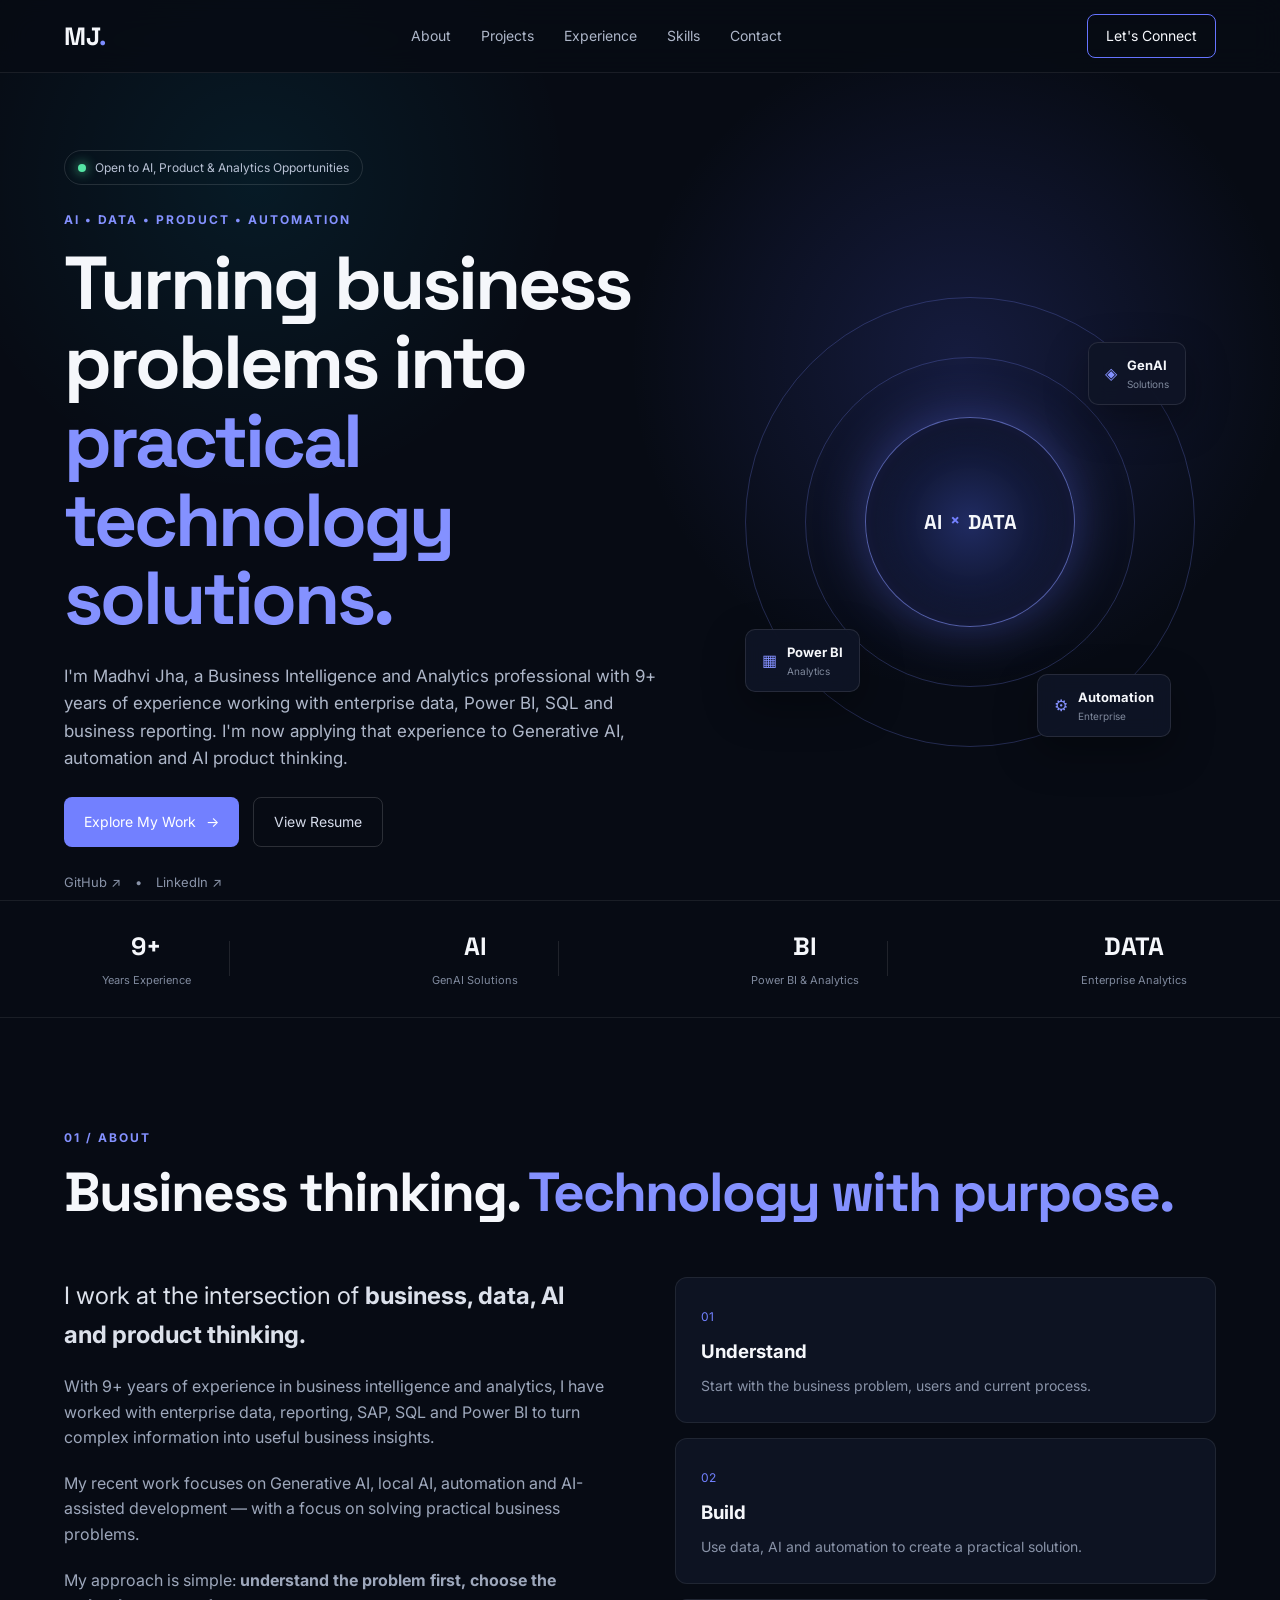
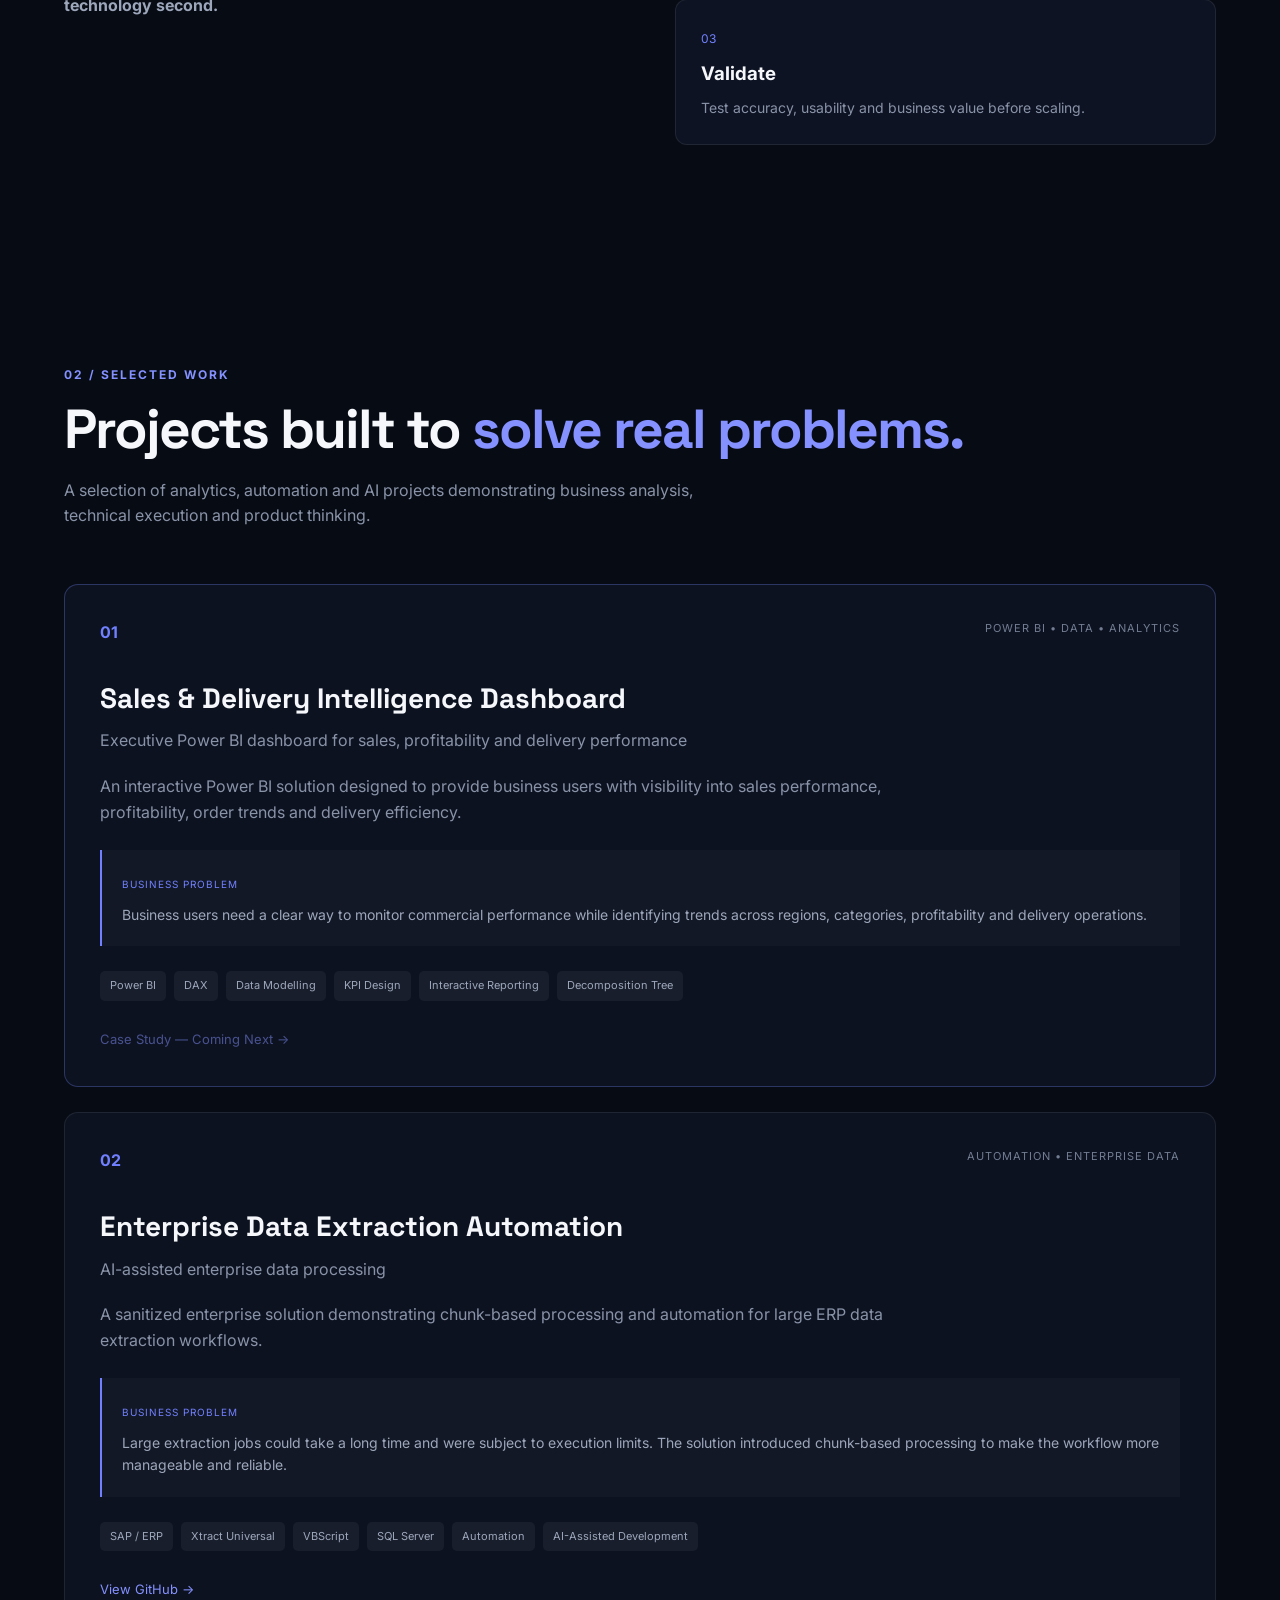
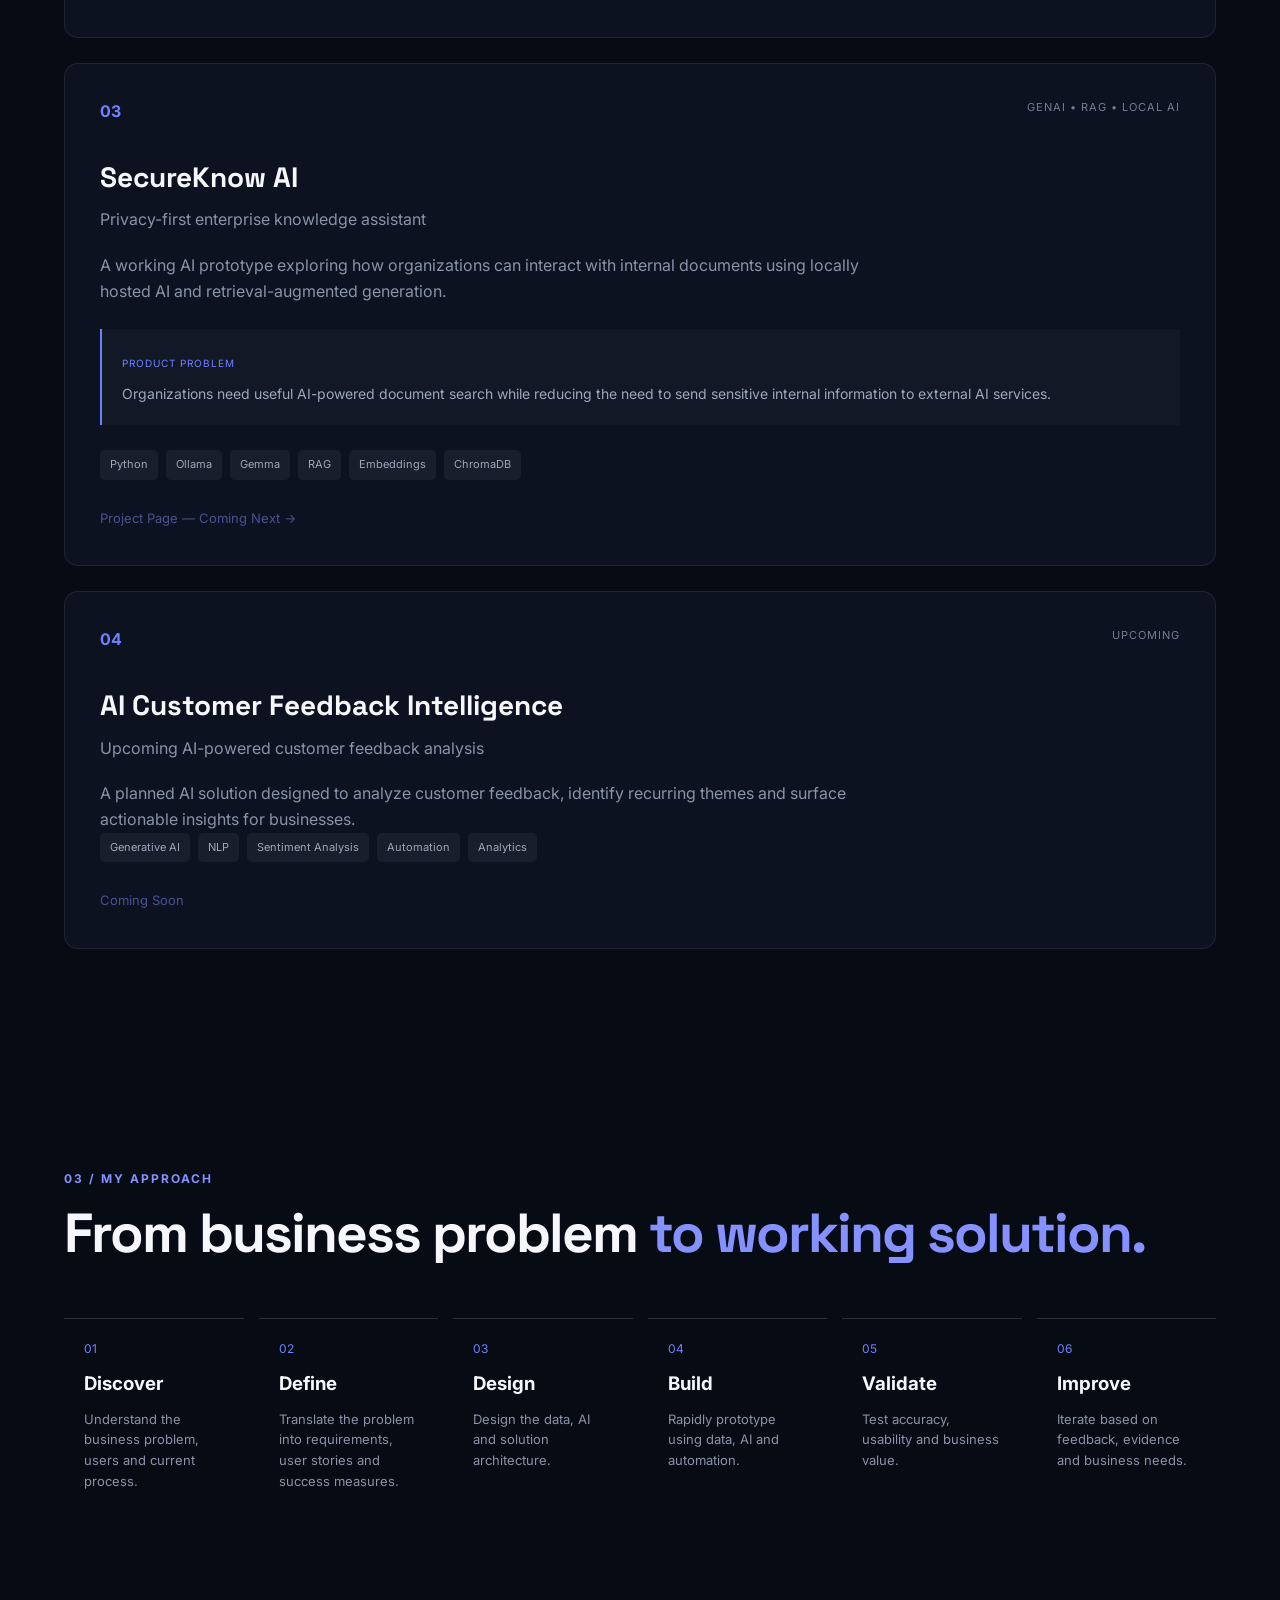
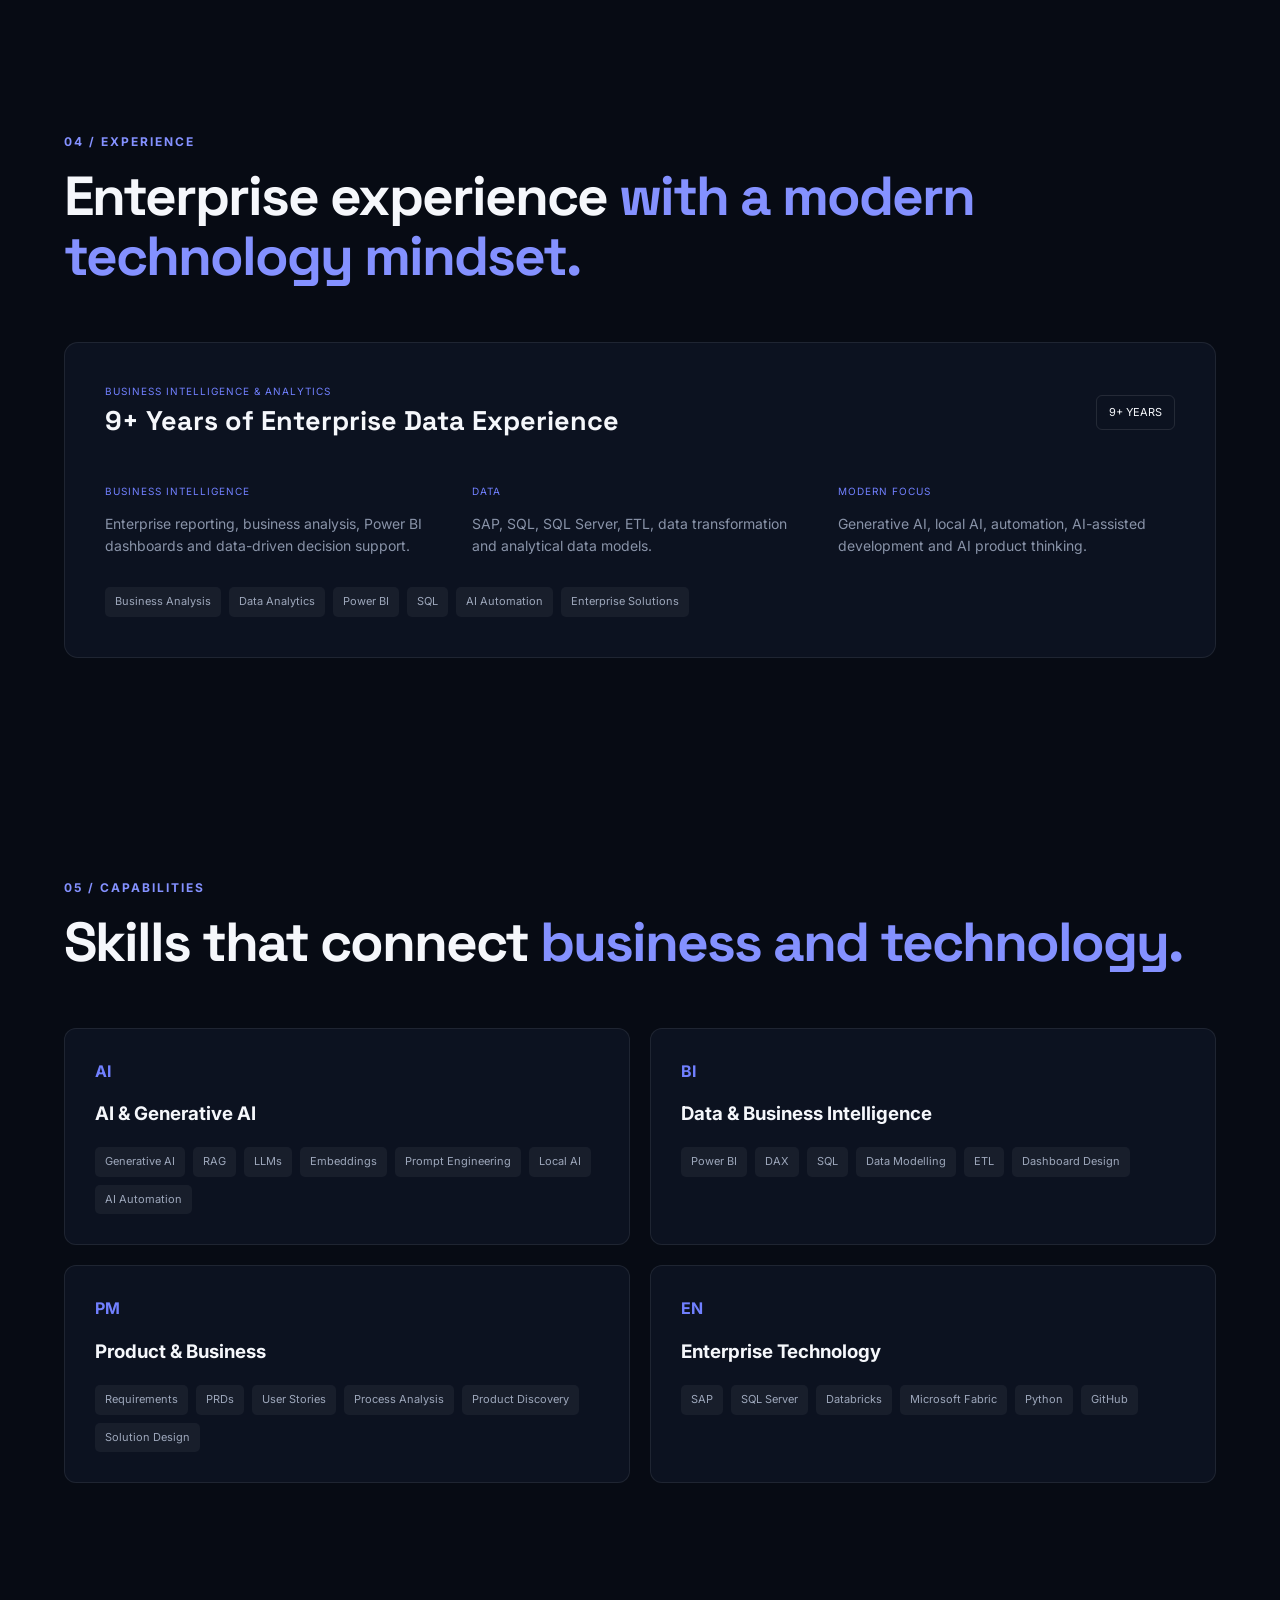
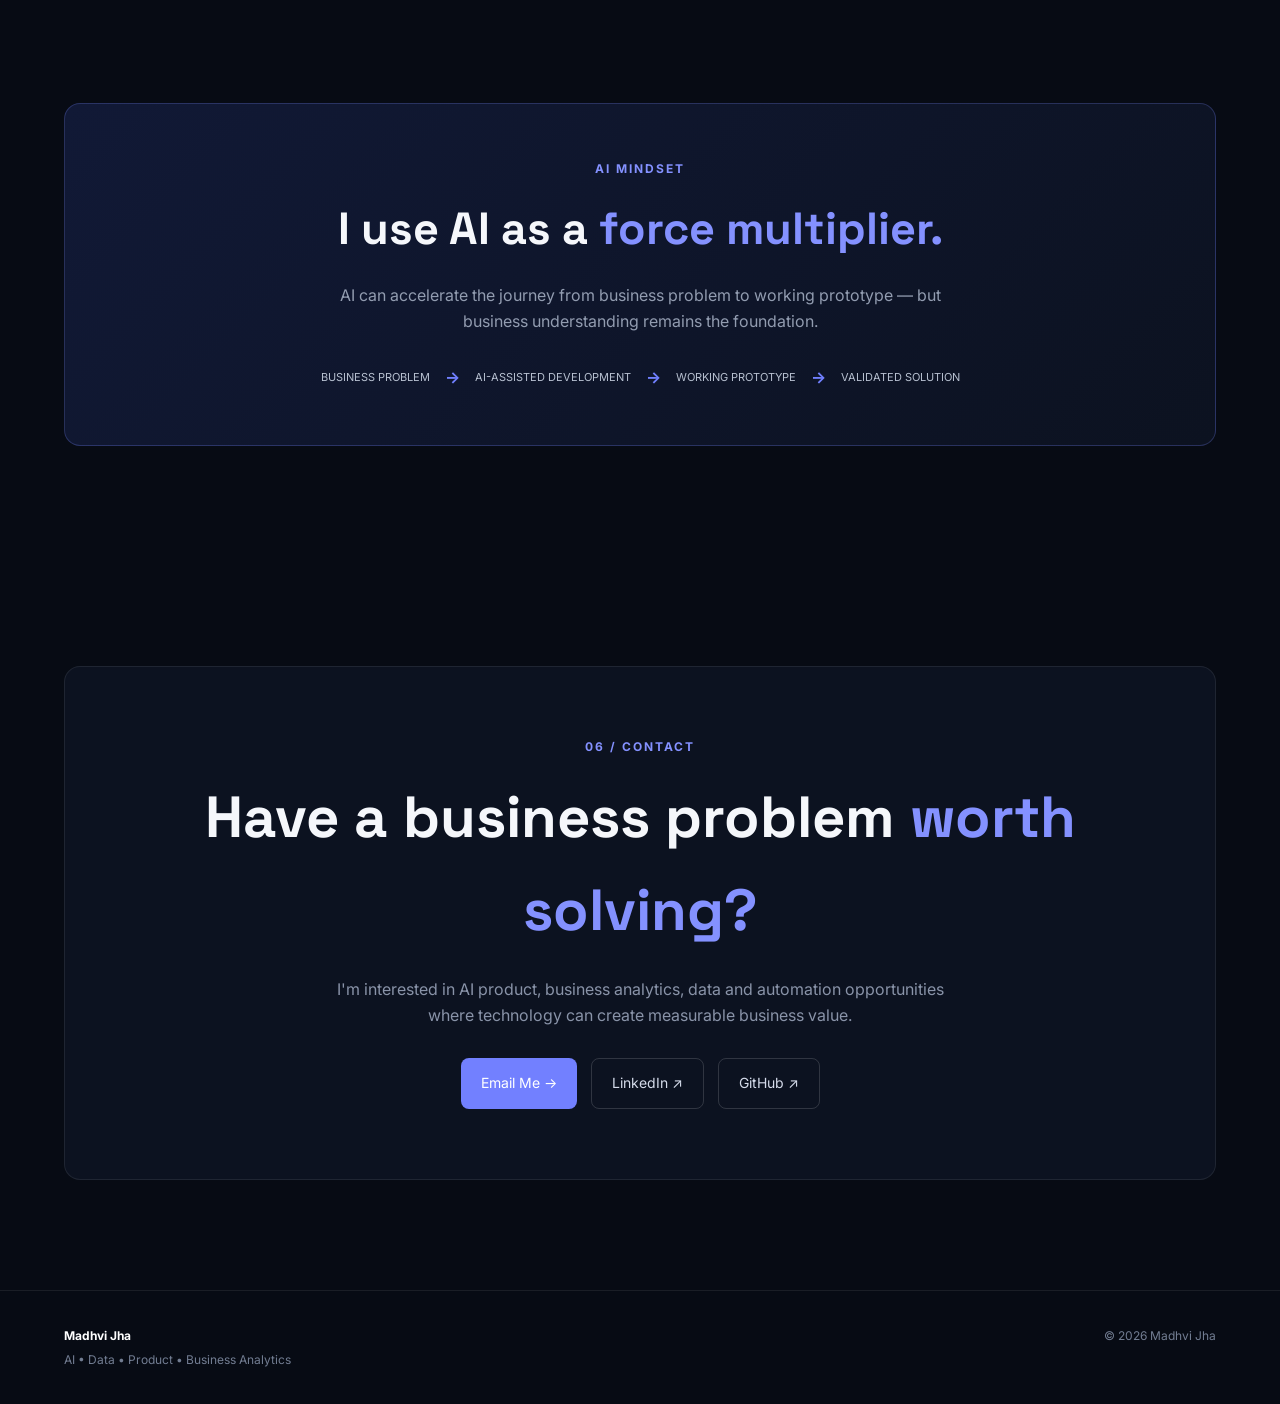
==== index.html @ 3c037278 "Connect LinkedIn profile" ====
<!DOCTYPE html>
<html lang="en">

<head>

    <!-- =====================================================
         BASIC WEBSITE INFORMATION
         ===================================================== -->

    <!-- Allows the browser to correctly display characters -->
    <meta charset="UTF-8">

    <!-- Makes the website responsive on mobile/tablet -->
    <meta name="viewport" content="width=device-width, initial-scale=1.0">

    <!-- The title shown in the browser tab -->
    <title>Madhvi Jha | AI, Data & Product</title>

    <!-- Description used by search engines and previews -->
    <meta
        name="description"
        content="Madhvi Jha — AI, Data, Product and Business Analytics professional building practical technology solutions."
    >

    <!--
        IMPORTANT:

        We will create style.css in Part 2.

        This line tells the browser:
        "Use style.css to make this HTML beautiful."
    -->
    <link rel="stylesheet" href="style.css">


    <!-- =====================================================
         GOOGLE FONTS
         ===================================================== -->

    <link rel="preconnect" href="https://fonts.googleapis.com">

    <link rel="preconnect" href="https://fonts.gstatic.com" crossorigin>

    <link
        href="https://fonts.googleapis.com/css2?family=Inter:wght@400;500;600;700;800&family=Space+Grotesk:wght@500;600;700&display=swap"
        rel="stylesheet"
    >

</head>


<body>


<!-- =========================================================
     NAVIGATION BAR
     =========================================================

     This is the menu at the top of the website.

     Clicking:

     About      → goes to About section
     Projects   → goes to Projects section
     Experience → goes to Experience section
     Skills     → goes to Skills section
     Contact    → goes to Contact section

     We will make this look premium in style.css.
========================================================= -->

<header class="navbar">

    <div class="nav-container">


        <!-- Your initials / personal brand -->

        <a href="#home" class="logo">
            MJ<span>.</span>
        </a>


        <!-- Main navigation -->

        <nav class="nav-links">

            <a href="#about">
                About
            </a>

            <a href="#projects">
                Projects
            </a>

            <a href="#experience">
                Experience
            </a>

            <a href="#skills">
                Skills
            </a>

            <a href="#contact">
                Contact
            </a>

        </nav>


        <!-- Call-to-action button -->

        <a href="#contact" class="nav-button">
            Let's Connect
        </a>

    </div>

</header>



<!-- =========================================================
     HERO SECTION
     =========================================================

     This is the FIRST thing a recruiter sees.

     The objective is NOT to write your entire resume here.

     We want the recruiter to immediately understand:

     WHO YOU ARE
     WHAT YOU DO
     WHAT KIND OF PROBLEMS YOU SOLVE
========================================================= -->

<section id="home" class="hero">


    <!-- Decorative background -->

    <div class="hero-background"></div>


    <div class="hero-container">


        <!-- =================================================
             LEFT SIDE — YOUR INTRODUCTION
        ================================================= -->

        <div class="hero-content">


            <!-- Availability badge -->

            <div class="status-badge">

                <span class="status-dot"></span>

                Open to AI, Product & Analytics Opportunities

            </div>


            <!-- Small category label -->

            <p class="eyebrow">

                AI • DATA • PRODUCT • AUTOMATION

            </p>


            <!-- Main headline -->

            <h1>

                Turning business problems into

                <span>
                    practical technology solutions.
                </span>

            </h1>


            <!-- Short professional introduction -->

            <p class="hero-description">

                I'm Madhvi Jha, a Business Intelligence and Analytics
                professional with 9+ years of experience working with
                enterprise data, Power BI, SQL and business reporting.

                I'm now applying that experience to Generative AI,
                automation and AI product thinking.

            </p>


            <!-- Main buttons -->

            <div class="hero-buttons">


                <!-- Scroll to projects -->

                <a
                    href="#projects"
                    class="primary-button"
                >

                    Explore My Work

                    <span>
                        →
                    </span>

                </a>


                <!--
                    RESUME BUTTON

                    We will upload your resume later.

                    The final path will be:

                    assets/Madhvi-Jha-Resume.pdf

                    Do not worry about it now.
                -->

                <a
                    href="assets/Madhvi-Jha-Resume.pdf"
                    class="secondary-button"
                    target="_blank"
                >

                    View Resume

                </a>

            </div>


            <!-- External profile links -->

            <div class="hero-links">


                <!-- GitHub -->

                <a
                    href="https://github.com/Mad-16"
                    target="_blank"
                    rel="noopener noreferrer"
                >

                    GitHub ↗

                </a>


                <span>
                    •
                </span>


                <!--
                    IMPORTANT:

                    We will replace YOUR_LINKEDIN_URL
                    with your actual LinkedIn URL later.
                -->

                <a
                    href="https://www.linkedin.com/in/madhvi-jha/"
                    target="_blank"
                    rel="noopener noreferrer"
                >

                    LinkedIn ↗

                </a>

            </div>

        </div>



        <!-- =================================================
             RIGHT SIDE — VISUAL
             =================================================

             This is not a photograph.

             It will become an animated AI/Data visual
             when we create style.css.

             This makes the landing page feel like a
             modern technology portfolio rather than a CV.
        ================================================= -->

        <div class="hero-visual">


            <div class="orbit orbit-one"></div>

            <div class="orbit orbit-two"></div>


            <!-- Central AI/Data visual -->

            <div class="ai-core">

                <div class="core-glow"></div>

                <div class="core-text">

                    <span>
                        AI
                    </span>

                    <small>
                        ×
                    </small>

                    <span>
                        DATA
                    </span>

                </div>

            </div>


            <!-- Floating technology cards -->

            <div class="floating-card card-one">

                <span class="card-icon">
                    ◈
                </span>

                <div>

                    <strong>
                        GenAI
                    </strong>

                    <small>
                        Solutions
                    </small>

                </div>

            </div>


            <div class="floating-card card-two">

                <span class="card-icon">
                    ▦
                </span>

                <div>

                    <strong>
                        Power BI
                    </strong>

                    <small>
                        Analytics
                    </small>

                </div>

            </div>


            <div class="floating-card card-three">

                <span class="card-icon">
                    ⚙
                </span>

                <div>

                    <strong>
                        Automation
                    </strong>

                    <small>
                        Enterprise
                    </small>

                </div>

            </div>

        </div>

    </div>

</section>



<!-- =========================================================
     QUICK VALUE BAR
     =========================================================

     This gives recruiters a quick snapshot.

     Instead of making them read paragraphs,
     they immediately see:

     9+ Years
     AI
     BI
     Business Problems
========================================================= -->

<section class="value-bar">

    <div class="value-container">


        <div class="value-item">

            <strong>
                9+
            </strong>

            <span>
                Years Experience
            </span>

        </div>


        <div class="value-divider"></div>


        <div class="value-item">

            <strong>
                AI
            </strong>

            <span>
                GenAI Solutions
            </span>

        </div>


        <div class="value-divider"></div>


        <div class="value-item">

            <strong>
                BI
            </strong>

            <span>
                Power BI & Analytics
            </span>

        </div>


        <div class="value-divider"></div>


        <div class="value-item">

            <strong>
                DATA
            </strong>

            <span>
                Enterprise Analytics
            </span>

        </div>

    </div>

</section>



<!-- =========================================================
     ABOUT SECTION
========================================================= -->

<section id="about" class="section about-section">


    <div class="section-container">


        <!-- Section heading -->

        <div class="section-heading">

            <p class="section-number">
                01 / ABOUT
            </p>

            <h2>

                Business thinking.

                <span>
                    Technology with purpose.
                </span>

            </h2>

        </div>



        <div class="about-grid">


            <!-- Main introduction -->

            <div class="about-main">


                <p class="large-text">

                    I work at the intersection of

                    <strong>
                        business, data, AI and product thinking.
                    </strong>

                </p>


                <p>

                    With 9+ years of experience in business intelligence
                    and analytics, I have worked with enterprise data,
                    reporting, SAP, SQL and Power BI to turn complex
                    information into useful business insights.

                </p>


                <p>

                    My recent work focuses on Generative AI,
                    local AI, automation and AI-assisted development —
                    with a focus on solving practical business problems.

                </p>


                <p>

                    My approach is simple:

                    <strong>
                        understand the problem first,
                        choose the technology second.
                    </strong>

                </p>

            </div>



            <!-- Three principles -->

            <div class="about-principles">


                <div class="principle-card">

                    <span>
                        01
                    </span>

                    <h3>
                        Understand
                    </h3>

                    <p>

                        Start with the business problem,
                        users and current process.

                    </p>

                </div>



                <div class="principle-card">

                    <span>
                        02
                    </span>

                    <h3>
                        Build
                    </h3>

                    <p>

                        Use data, AI and automation to
                        create a practical solution.

                    </p>

                </div>



                <div class="principle-card">

                    <span>
                        03
                    </span>

                    <h3>
                        Validate
                    </h3>

                    <p>

                        Test accuracy, usability and
                        business value before scaling.

                    </p>

                </div>

            </div>

        </div>

    </div>

</section>



<!-- =========================================================
     PROJECTS SECTION
     =========================================================

     IMPORTANT:

     We are ONLY showing projects that actually exist.

     01 — Sales & Delivery Intelligence Dashboard
          REAL POWER BI PROJECT

     02 — Enterprise Data Extraction Automation
          REAL GITHUB PROJECT

     03 — SecureKnow AI
          CURRENT AI PROJECT / WORKING PROTOTYPE

     04 — Customer Feedback Intelligence
          UPCOMING — NOT CLAIMED AS COMPLETED

     We removed the Executive Sales Intelligence project
     because you have not built it.
========================================================= -->

<section id="projects" class="section projects-section">


    <div class="section-container">


        <div class="section-heading">

            <p class="section-number">
                02 / SELECTED WORK
            </p>


            <h2>

                Projects built to

                <span>
                    solve real problems.
                </span>

            </h2>


            <p class="section-intro">

                A selection of analytics, automation and AI projects
                demonstrating business analysis, technical execution
                and product thinking.

            </p>

        </div>



        <div class="projects-grid">



            <!-- =================================================
                 PROJECT 01
                 REAL POWER BI PROJECT
            ================================================= -->

            <article class="project-card featured-project">


                <div class="project-top">

                    <span class="project-number">
                        01
                    </span>

                    <span class="project-label">
                        POWER BI • DATA • ANALYTICS
                    </span>

                </div>



                <div class="project-content">


                    <h3>
                        Sales & Delivery Intelligence Dashboard
                    </h3>


                    <p class="project-subtitle">

                        Executive Power BI dashboard for
                        sales, profitability and delivery performance

                    </p>


                    <p>

                        An interactive Power BI solution designed
                        to provide business users with visibility
                        into sales performance, profitability,
                        order trends and delivery efficiency.

                    </p>


                    <!-- Business problem -->

                    <div class="project-problem">

                        <span>
                            BUSINESS PROBLEM
                        </span>

                        <p>

                            Business users need a clear way to monitor
                            commercial performance while identifying
                            trends across regions, categories,
                            profitability and delivery operations.

                        </p>

                    </div>


                    <!-- Technologies -->

                    <div class="tech-tags">

                        <span>
                            Power BI
                        </span>

                        <span>
                            DAX
                        </span>

                        <span>
                            Data Modelling
                        </span>

                        <span>
                            KPI Design
                        </span>

                        <span>
                            Interactive Reporting
                        </span>

                        <span>
                            Decomposition Tree
                        </span>

                    </div>


                    <!-- Link -->

                    <div class="project-actions">

                        <!--
                            IMPORTANT:

                            We will later create a case-study page
                            specifically for this dashboard.

                            For now we don't put a fake URL here.
                        -->

                        <a
                            href="#"
                            class="project-link disabled-link"
                        >

                            Case Study — Coming Next →

                        </a>

                    </div>

                </div>

            </article>



            <!-- =================================================
                 PROJECT 02
                 EXISTING GITHUB PROJECT
            ================================================= -->

            <article class="project-card">


                <div class="project-top">

                    <span class="project-number">
                        02
                    </span>

                    <span class="project-label">
                        AUTOMATION • ENTERPRISE DATA
                    </span>

                </div>



                <div class="project-content">


                    <h3>
                        Enterprise Data Extraction Automation
                    </h3>


                    <p class="project-subtitle">

                        AI-assisted enterprise data processing

                    </p>


                    <p>

                        A sanitized enterprise solution demonstrating
                        chunk-based processing and automation for
                        large ERP data extraction workflows.

                    </p>


                    <div class="project-problem">

                        <span>
                            BUSINESS PROBLEM
                        </span>

                        <p>

                            Large extraction jobs could take a long
                            time and were subject to execution limits.
                            The solution introduced chunk-based
                            processing to make the workflow more
                            manageable and reliable.

                        </p>

                    </div>


                    <div class="tech-tags">

                        <span>
                            SAP / ERP
                        </span>

                        <span>
                            Xtract Universal
                        </span>

                        <span>
                            VBScript
                        </span>

                        <span>
                            SQL Server
                        </span>

                        <span>
                            Automation
                        </span>

                        <span>
                            AI-Assisted Development
                        </span>

                    </div>


                    <div class="project-actions">

                        <!--
                            THIS IS YOUR REAL GITHUB PROJECT.

                            Clicking this button will take the recruiter
                            directly to your public repository.
                        -->

                        <a
                            href="https://github.com/Mad-16/ai-enterprise-data-extraction"
                            target="_blank"
                            rel="noopener noreferrer"
                            class="project-link"
                        >

                            View GitHub →

                        </a>

                    </div>

                </div>

            </article>



            <!-- =================================================
                 PROJECT 03
                 SECUREKNOW AI
            ================================================= -->

            <article class="project-card">


                <div class="project-top">

                    <span class="project-number">
                        03
                    </span>

                    <span class="project-label">
                        GENAI • RAG • LOCAL AI
                    </span>

                </div>



                <div class="project-content">


                    <h3>
                        SecureKnow AI
                    </h3>


                    <p class="project-subtitle">

                        Privacy-first enterprise knowledge assistant

                    </p>


                    <p>

                        A working AI prototype exploring how organizations
                        can interact with internal documents using
                        locally hosted AI and retrieval-augmented generation.

                    </p>


                    <div class="project-problem">

                        <span>
                            PRODUCT PROBLEM
                        </span>

                        <p>

                            Organizations need useful AI-powered
                            document search while reducing the need
                            to send sensitive internal information
                            to external AI services.

                        </p>

                    </div>


                    <div class="tech-tags">

                        <span>
                            Python
                        </span>

                        <span>
                            Ollama
                        </span>

                        <span>
                            Gemma
                        </span>

                        <span>
                            RAG
                        </span>

                        <span>
                            Embeddings
                        </span>

                        <span>
                            ChromaDB
                        </span>

                    </div>


                    <div class="project-actions">

                        <!--
                            We will connect this to the SecureKnow AI
                            GitHub repository once the project repository
                            is ready.
                        -->

                        <a
                            href="#"
                            class="project-link disabled-link"
                        >

                            Project Page — Coming Next →

                        </a>

                    </div>

                </div>

            </article>



            <!-- =================================================
                 PROJECT 04
                 UPCOMING PROJECT
            ================================================= -->

            <article class="project-card upcoming-project">


                <div class="project-top">

                    <span class="project-number">
                        04
                    </span>

                    <span class="project-label">
                        UPCOMING
                    </span>

                </div>



                <div class="project-content">


                    <h3>
                        AI Customer Feedback Intelligence
                    </h3>


                    <p class="project-subtitle">

                        Upcoming AI-powered customer feedback analysis

                    </p>


                    <p>

                        A planned AI solution designed to analyze
                        customer feedback, identify recurring themes
                        and surface actionable insights for businesses.

                    </p>


                    <div class="tech-tags">

                        <span>
                            Generative AI
                        </span>

                        <span>
                            NLP
                        </span>

                        <span>
                            Sentiment Analysis
                        </span>

                        <span>
                            Automation
                        </span>

                        <span>
                            Analytics
                        </span>

                    </div>


                    <div class="project-actions">

                        <span class="project-link disabled-link">

                            Coming Soon

                        </span>

                    </div>

                </div>

            </article>


        </div>

    </div>

</section>



<!-- =========================================================
     MY APPROACH / PRODUCT THINKING
========================================================= -->

<section class="section process-section">


    <div class="section-container">


        <div class="section-heading">


            <p class="section-number">
                03 / MY APPROACH
            </p>


            <h2>

                From business problem

                <span>
                    to working solution.
                </span>

            </h2>

        </div>



        <div class="process-line">


            <!-- STEP 1 -->

            <div class="process-step">

                <div class="process-number">
                    01
                </div>

                <h3>
                    Discover
                </h3>

                <p>

                    Understand the business problem,
                    users and current process.

                </p>

            </div>



            <!-- STEP 2 -->

            <div class="process-step">

                <div class="process-number">
                    02
                </div>

                <h3>
                    Define
                </h3>

                <p>

                    Translate the problem into requirements,
                    user stories and success measures.

                </p>

            </div>



            <!-- STEP 3 -->

            <div class="process-step">

                <div class="process-number">
                    03
                </div>

                <h3>
                    Design
                </h3>

                <p>

                    Design the data, AI and solution architecture.

                </p>

            </div>



            <!-- STEP 4 -->

            <div class="process-step">

                <div class="process-number">
                    04
                </div>

                <h3>
                    Build
                </h3>

                <p>

                    Rapidly prototype using data,
                    AI and automation.

                </p>

            </div>



            <!-- STEP 5 -->

            <div class="process-step">

                <div class="process-number">
                    05
                </div>

                <h3>
                    Validate
                </h3>

                <p>

                    Test accuracy, usability and
                    business value.

                </p>

            </div>



            <!-- STEP 6 -->

            <div class="process-step">

                <div class="process-number">
                    06
                </div>

                <h3>
                    Improve
                </h3>

                <p>

                    Iterate based on feedback,
                    evidence and business needs.

                </p>

            </div>


        </div>

    </div>

</section>



<!-- =========================================================
     EXPERIENCE
========================================================= -->

<section id="experience" class="section experience-section">


    <div class="section-container">


        <div class="section-heading">

            <p class="section-number">
                04 / EXPERIENCE
            </p>


            <h2>

                Enterprise experience

                <span>
                    with a modern technology mindset.
                </span>

            </h2>

        </div>



        <div class="experience-card">


            <!-- Header -->

            <div class="experience-header">


                <div>


                    <p class="experience-company">
                        BUSINESS INTELLIGENCE & ANALYTICS
                    </p>


                    <h3>

                        9+ Years of Enterprise Data Experience

                    </h3>

                </div>


                <span class="experience-badge">
                    9+ YEARS
                </span>

            </div>



            <!-- Three columns -->

            <div class="experience-body">


                <div class="experience-column">


                    <span class="column-label">
                        BUSINESS INTELLIGENCE
                    </span>


                    <p>

                        Enterprise reporting, business analysis,
                        Power BI dashboards and data-driven
                        decision support.

                    </p>

                </div>



                <div class="experience-column">


                    <span class="column-label">
                        DATA
                    </span>


                    <p>

                        SAP, SQL, SQL Server, ETL,
                        data transformation and
                        analytical data models.

                    </p>

                </div>



                <div class="experience-column">


                    <span class="column-label">
                        MODERN FOCUS
                    </span>


                    <p>

                        Generative AI, local AI,
                        automation, AI-assisted development
                        and AI product thinking.

                    </p>

                </div>

            </div>



            <!-- Skill keywords -->

            <div class="experience-footer">


                <span>
                    Business Analysis
                </span>


                <span>
                    Data Analytics
                </span>


                <span>
                    Power BI
                </span>


                <span>
                    SQL
                </span>


                <span>
                    AI Automation
                </span>


                <span>
                    Enterprise Solutions
                </span>

            </div>

        </div>

    </div>

</section>



<!-- =========================================================
     SKILLS
========================================================= -->

<section id="skills" class="section skills-section">


    <div class="section-container">


        <div class="section-heading">


            <p class="section-number">
                05 / CAPABILITIES
            </p>


            <h2>

                Skills that connect

                <span>
                    business and technology.
                </span>

            </h2>

        </div>



        <div class="skills-grid">



            <!-- AI -->

            <div class="skill-card">


                <div class="skill-icon">
                    AI
                </div>


                <h3>
                    AI & Generative AI
                </h3>


                <div class="skill-list">


                    <span>
                        Generative AI
                    </span>


                    <span>
                        RAG
                    </span>


                    <span>
                        LLMs
                    </span>


                    <span>
                        Embeddings
                    </span>


                    <span>
                        Prompt Engineering
                    </span>


                    <span>
                        Local AI
                    </span>


                    <span>
                        AI Automation
                    </span>


                </div>

            </div>



            <!-- BI -->

            <div class="skill-card">


                <div class="skill-icon">
                    BI
                </div>


                <h3>
                    Data & Business Intelligence
                </h3>


                <div class="skill-list">


                    <span>
                        Power BI
                    </span>


                    <span>
                        DAX
                    </span>


                    <span>
                        SQL
                    </span>


                    <span>
                        Data Modelling
                    </span>


                    <span>
                        ETL
                    </span>


                    <span>
                        Dashboard Design
                    </span>


                </div>

            </div>



            <!-- PRODUCT -->

            <div class="skill-card">


                <div class="skill-icon">
                    PM
                </div>


                <h3>
                    Product & Business
                </h3>


                <div class="skill-list">


                    <span>
                        Requirements
                    </span>


                    <span>
                        PRDs
                    </span>


                    <span>
                        User Stories
                    </span>


                    <span>
                        Process Analysis
                    </span>


                    <span>
                        Product Discovery
                    </span>


                    <span>
                        Solution Design
                    </span>


                </div>

            </div>



            <!-- ENTERPRISE -->

            <div class="skill-card">


                <div class="skill-icon">
                    EN
                </div>


                <h3>
                    Enterprise Technology
                </h3>


                <div class="skill-list">


                    <span>
                        SAP
                    </span>


                    <span>
                        SQL Server
                    </span>


                    <span>
                        Databricks
                    </span>


                    <span>
                        Microsoft Fabric
                    </span>


                    <span>
                        Python
                    </span>


                    <span>
                        GitHub
                    </span>


                </div>

            </div>


        </div>

    </div>

</section>



<!-- =========================================================
     AI MINDSET
========================================================= -->

<section class="section mindset-section">


    <div class="section-container">


        <div class="mindset-box">


            <p class="section-number">
                AI MINDSET
            </p>


            <h2>

                I use AI as a

                <span>
                    force multiplier.
                </span>

            </h2>


            <p>

                AI can accelerate the journey from
                business problem to working prototype —
                but business understanding remains the foundation.

            </p>


            <!-- Process -->

            <div class="mindset-flow">


                <span>
                    BUSINESS PROBLEM
                </span>


                <strong>
                    →
                </strong>


                <span>
                    AI-ASSISTED DEVELOPMENT
                </span>


                <strong>
                    →
                </strong>


                <span>
                    WORKING PROTOTYPE
                </span>


                <strong>
                    →
                </strong>


                <span>
                    VALIDATED SOLUTION
                </span>


            </div>

        </div>

    </div>

</section>



<!-- =========================================================
     CONTACT SECTION
========================================================= -->

<section id="contact" class="section contact-section">


    <div class="section-container">


        <div class="contact-box">


            <p class="section-number">
                06 / CONTACT
            </p>


            <h2>

                Have a business problem

                <span>
                    worth solving?
                </span>

            </h2>


            <p>

                I'm interested in AI product, business analytics,
                data and automation opportunities where technology
                can create measurable business value.

            </p>



            <div class="contact-buttons">


                <!--
                    EMAIL

                    We will replace YOUR_EMAIL_ADDRESS later.

                    Example:

                    mailto:yourname@gmail.com
                -->

                <a
                    href="YOUR_EMAIL_ADDRESS"
                    class="primary-button"
                >

                    Email Me →

                </a>



                <!-- LinkedIn -->

                <a
                    href="YOUR_LINKEDIN_URL"
                    target="_blank"
                    rel="noopener noreferrer"
                    class="secondary-button"
                >

                    LinkedIn ↗

                </a>



                <!-- GitHub -->

                <a
                    href="https://github.com/Mad-16"
                    target="_blank"
                    rel="noopener noreferrer"
                    class="secondary-button"
                >

                    GitHub ↗

                </a>

            </div>

        </div>

    </div>

</section>



<!-- =========================================================
     FOOTER
========================================================= -->

<footer>


    <div class="footer-container">


        <div>

            <strong>
                Madhvi Jha
            </strong>

            <span>
                AI • Data • Product • Business Analytics
            </span>

        </div>


        <div>

            © <span id="year"></span>
            Madhvi Jha

        </div>

    </div>

</footer>



<!-- =========================================================
     JAVASCRIPT
     =========================================================

     We will create script.js in Part 3.

     This line tells the browser to load it.

     It will handle things like:
     - animations
     - smooth interactions
     - dynamic year
========================================================= -->

<script src="script.js"></script>


</body>

</html>
---- style.css ----
/* =========================================================
   GLOBAL
========================================================= */

* {
    margin: 0;
    padding: 0;
    box-sizing: border-box;
}

html {
    scroll-behavior: smooth;
}

body {
    font-family: "Inter", sans-serif;
    background: #070b14;
    color: #f5f7fb;
    line-height: 1.6;
}

a {
    color: inherit;
    text-decoration: none;
}

section {
    scroll-margin-top: 80px;
}

.section {
    padding: 110px 0;
}

.section-container,
.nav-container,
.hero-container,
.value-container,
.footer-container {
    width: min(1180px, 90%);
    margin: auto;
}


/* =========================================================
   NAVIGATION
========================================================= */

.navbar {
    position: fixed;
    top: 0;
    width: 100%;
    z-index: 1000;
    background: rgba(7, 11, 20, 0.82);
    backdrop-filter: blur(15px);
    border-bottom: 1px solid rgba(255,255,255,0.08);
}

.nav-container {
    height: 72px;
    display: flex;
    align-items: center;
    justify-content: space-between;
}

.logo {
    font-family: "Space Grotesk", sans-serif;
    font-size: 25px;
    font-weight: 700;
}

.logo span {
    color: #7c8cff;
}

.nav-links {
    display: flex;
    gap: 30px;
}

.nav-links a {
    color: #aeb7c9;
    font-size: 14px;
    transition: 0.3s;
}

.nav-links a:hover {
    color: white;
}

.nav-button {
    padding: 10px 18px;
    border: 1px solid #6573ff;
    border-radius: 8px;
    font-size: 14px;
    transition: 0.3s;
}

.nav-button:hover {
    background: #6573ff;
}


/* =========================================================
   HERO
========================================================= */

.hero {
    min-height: 100vh;
    padding-top: 150px;
    position: relative;
    overflow: hidden;
}

.hero-background {
    position: absolute;
    inset: 0;
    background:
        radial-gradient(circle at 75% 40%, rgba(87, 103, 255, 0.18), transparent 30%),
        radial-gradient(circle at 20% 20%, rgba(0, 210, 255, 0.08), transparent 25%);
    z-index: -1;
}

.hero-container {
    display: grid;
    grid-template-columns: 1.1fr 0.9fr;
    align-items: center;
    gap: 60px;
}

.status-badge {
    display: inline-flex;
    align-items: center;
    gap: 9px;
    padding: 7px 13px;
    border: 1px solid rgba(255,255,255,0.12);
    border-radius: 30px;
    color: #b8c1d4;
    font-size: 12px;
    margin-bottom: 25px;
}

.status-dot {
    width: 8px;
    height: 8px;
    background: #55e6a5;
    border-radius: 50%;
    box-shadow: 0 0 12px #55e6a5;
}

.eyebrow,
.section-number {
    color: #8491ff;
    font-size: 12px;
    font-weight: 700;
    letter-spacing: 2px;
    margin-bottom: 15px;
}

.hero h1 {
    font-family: "Space Grotesk", sans-serif;
    font-size: clamp(45px, 6vw, 75px);
    line-height: 1.05;
    letter-spacing: -3px;
    max-width: 800px;
}

.hero h1 span {
    color: #8491ff;
}

.hero-description {
    max-width: 650px;
    margin: 25px 0;
    color: #aeb7c9;
    font-size: 17px;
}

.hero-buttons,
.contact-buttons {
    display: flex;
    gap: 14px;
    flex-wrap: wrap;
}

.primary-button,
.secondary-button {
    display: inline-flex;
    align-items: center;
    gap: 10px;
    padding: 13px 20px;
    border-radius: 8px;
    font-size: 14px;
    transition: 0.3s;
}

.primary-button {
    background: #7280ff;
    color: white;
}

.primary-button:hover {
    transform: translateY(-3px);
    box-shadow: 0 10px 30px rgba(114,128,255,0.3);
}

.secondary-button {
    border: 1px solid rgba(255,255,255,0.15);
    color: #d5dbea;
}

.secondary-button:hover {
    background: rgba(255,255,255,0.07);
}

.hero-links {
    display: flex;
    gap: 14px;
    margin-top: 25px;
    color: #8993a8;
    font-size: 13px;
}

.hero-links a:hover {
    color: white;
}


/* =========================================================
   HERO AI VISUAL
========================================================= */

.hero-visual {
    height: 500px;
    position: relative;
    display: flex;
    align-items: center;
    justify-content: center;
}

.ai-core {
    width: 210px;
    height: 210px;
    border-radius: 50%;
    display: flex;
    align-items: center;
    justify-content: center;
    position: relative;
    background: radial-gradient(circle, #202b62, #0c1125 65%);
    border: 1px solid rgba(130,145,255,0.6);
    box-shadow:
        0 0 50px rgba(100,115,255,0.35),
        inset 0 0 50px rgba(100,115,255,0.15);
    animation: pulse 4s infinite ease-in-out;
}

.core-text {
    display: flex;
    gap: 8px;
    align-items: center;
    font-family: "Space Grotesk", sans-serif;
    font-weight: 700;
    font-size: 20px;
}

.core-text small {
    color: #7481ff;
}

.orbit {
    position: absolute;
    border: 1px solid rgba(120,135,255,0.25);
    border-radius: 50%;
}

.orbit-one {
    width: 330px;
    height: 330px;
    animation: rotate 15s linear infinite;
}

.orbit-two {
    width: 450px;
    height: 450px;
    animation: rotate 25s linear infinite reverse;
}

.floating-card {
    position: absolute;
    display: flex;
    align-items: center;
    gap: 10px;
    padding: 12px 16px;
    background: rgba(15,21,38,0.9);
    border: 1px solid rgba(255,255,255,0.1);
    border-radius: 10px;
    box-shadow: 0 15px 40px rgba(0,0,0,0.35);
    backdrop-filter: blur(10px);
    animation: float 4s ease-in-out infinite;
}

.floating-card strong {
    display: block;
    font-size: 13px;
}

.floating-card small {
    display: block;
    color: #7f899d;
    font-size: 10px;
}

.card-icon {
    color: #8491ff;
}

.card-one {
    top: 70px;
    right: 30px;
}

.card-two {
    bottom: 80px;
    left: 20px;
    animation-delay: 1s;
}

.card-three {
    bottom: 35px;
    right: 45px;
    animation-delay: 2s;
}


/* =========================================================
   VALUE BAR
========================================================= */

.value-bar {
    border-top: 1px solid rgba(255,255,255,0.08);
    border-bottom: 1px solid rgba(255,255,255,0.08);
    padding: 25px 0;
}

.value-container {
    display: grid;
    grid-template-columns: repeat(7, 1fr);
    align-items: center;
    text-align: center;
}

.value-item strong {
    display: block;
    font-family: "Space Grotesk", sans-serif;
    font-size: 25px;
}

.value-item span {
    color: #7f899d;
    font-size: 11px;
}

.value-divider {
    height: 35px;
    width: 1px;
    background: rgba(255,255,255,0.1);
}


/* =========================================================
   SECTION HEADINGS
========================================================= */

.section-heading {
    margin-bottom: 55px;
}

.section-heading h2 {
    font-family: "Space Grotesk", sans-serif;
    font-size: clamp(35px, 5vw, 55px);
    line-height: 1.1;
    letter-spacing: -2px;
}

.section-heading h2 span {
    color: #8491ff;
}

.section-intro {
    margin-top: 18px;
    color: #8993a8;
    max-width: 650px;
}


/* =========================================================
   ABOUT
========================================================= */

.about-grid {
    display: grid;
    grid-template-columns: 1fr 1fr;
    gap: 70px;
}

.about-main p {
    color: #9da7bb;
    margin-bottom: 20px;
}

.about-main .large-text {
    font-size: 24px;
    color: #dce1eb;
}

.about-principles {
    display: grid;
    gap: 15px;
}

.principle-card {
    padding: 25px;
    background: #0d1322;
    border: 1px solid rgba(255,255,255,0.08);
    border-radius: 12px;
    transition: 0.3s;
}

.principle-card:hover {
    transform: translateX(5px);
    border-color: rgba(120,135,255,0.4);
}

.principle-card span {
    color: #7180ff;
    font-size: 12px;
}

.principle-card h3 {
    margin: 8px 0;
}

.principle-card p {
    color: #8993a8;
    font-size: 14px;
}


/* =========================================================
   PROJECTS
========================================================= */

.projects-grid {
    display: grid;
    gap: 25px;
}

.project-card {
    padding: 35px;
    background: #0c1220;
    border: 1px solid rgba(255,255,255,0.08);
    border-radius: 14px;
    transition: 0.35s;
}

.project-card:hover {
    transform: translateY(-5px);
    border-color: rgba(120,135,255,0.35);
}

.featured-project {
    border-color: rgba(120,135,255,0.3);
}

.project-top {
    display: flex;
    justify-content: space-between;
    gap: 20px;
    margin-bottom: 30px;
}

.project-number {
    color: #7180ff;
    font-weight: 700;
}

.project-label {
    color: #727d92;
    font-size: 11px;
    letter-spacing: 1px;
}

.project-content h3 {
    font-family: "Space Grotesk", sans-serif;
    font-size: 28px;
}

.project-subtitle {
    color: #aeb7c9;
    margin: 8px 0 20px;
}

.project-content > p {
    color: #8993a8;
    max-width: 800px;
}

.project-problem {
    margin: 25px 0;
    padding: 20px;
    border-left: 2px solid #7180ff;
    background: rgba(255,255,255,0.025);
}

.project-problem span {
    font-size: 10px;
    letter-spacing: 1px;
    color: #7180ff;
}

.project-problem p {
    margin-top: 8px;
    color: #9da7bb;
    font-size: 14px;
}

.tech-tags {
    display: flex;
    gap: 8px;
    flex-wrap: wrap;
}

.tech-tags span,
.experience-footer span,
.skill-list span {
    padding: 6px 10px;
    border-radius: 5px;
    background: rgba(255,255,255,0.05);
    color: #9da7bb;
    font-size: 11px;
}

.project-actions {
    margin-top: 25px;
}

.project-link {
    color: #8491ff;
    font-size: 13px;
}

.disabled-link {
    opacity: 0.5;
    cursor: default;
}


/* =========================================================
   PROCESS
========================================================= */

.process-line {
    display: grid;
    grid-template-columns: repeat(6, 1fr);
    gap: 15px;
}

.process-step {
    padding: 20px;
    border-top: 1px solid rgba(255,255,255,0.15);
}

.process-number {
    color: #7180ff;
    font-size: 12px;
}

.process-step h3 {
    margin: 10px 0;
}

.process-step p {
    color: #8993a8;
    font-size: 13px;
}


/* =========================================================
   EXPERIENCE
========================================================= */

.experience-card {
    padding: 40px;
    background: #0c1220;
    border: 1px solid rgba(255,255,255,0.08);
    border-radius: 14px;
}

.experience-header {
    display: flex;
    justify-content: space-between;
    align-items: center;
    gap: 20px;
    margin-bottom: 35px;
}

.experience-company,
.column-label {
    color: #7180ff;
    font-size: 10px;
    letter-spacing: 1px;
}

.experience-header h3 {
    font-family: "Space Grotesk", sans-serif;
    font-size: 27px;
}

.experience-badge {
    padding: 8px 12px;
    border: 1px solid rgba(255,255,255,0.1);
    border-radius: 6px;
    font-size: 11px;
}

.experience-body {
    display: grid;
    grid-template-columns: repeat(3, 1fr);
    gap: 30px;
}

.experience-column p {
    margin-top: 10px;
    color: #8993a8;
    font-size: 14px;
}

.experience-footer {
    display: flex;
    gap: 8px;
    flex-wrap: wrap;
    margin-top: 30px;
}


/* =========================================================
   SKILLS
========================================================= */

.skills-grid {
    display: grid;
    grid-template-columns: repeat(2, 1fr);
    gap: 20px;
}

.skill-card {
    padding: 30px;
    background: #0c1220;
    border: 1px solid rgba(255,255,255,0.08);
    border-radius: 12px;
}

.skill-icon {
    color: #7180ff;
    font-weight: 700;
    margin-bottom: 15px;
}

.skill-card h3 {
    margin-bottom: 18px;
}

.skill-list {
    display: flex;
    gap: 8px;
    flex-wrap: wrap;
}


/* =========================================================
   AI MINDSET
========================================================= */

.mindset-box {
    padding: 55px;
    text-align: center;
    background: linear-gradient(
        135deg,
        #111936,
        #0c1220
    );
    border: 1px solid rgba(120,135,255,0.25);
    border-radius: 16px;
}

.mindset-box h2 {
    font-family: "Space Grotesk", sans-serif;
    font-size: 45px;
}

.mindset-box h2 span {
    color: #8491ff;
}

.mindset-box > p:not(.section-number) {
    color: #929cb0;
    max-width: 650px;
    margin: 18px auto 30px;
}

.mindset-flow {
    display: flex;
    justify-content: center;
    align-items: center;
    gap: 15px;
    flex-wrap: wrap;
}

.mindset-flow span {
    font-size: 11px;
    color: #b7c0d0;
}

.mindset-flow strong {
    color: #7180ff;
}


/* =========================================================
   CONTACT
========================================================= */

.contact-box {
    padding: 70px 40px;
    text-align: center;
    background: #0c1220;
    border: 1px solid rgba(255,255,255,0.08);
    border-radius: 16px;
}

.contact-box h2 {
    font-family: "Space Grotesk", sans-serif;
    font-size: clamp(38px, 5vw, 58px);
}

.contact-box h2 span {
    color: #8491ff;
}

.contact-box > p:not(.section-number) {
    max-width: 650px;
    margin: 20px auto 30px;
    color: #8993a8;
}

.contact-buttons {
    justify-content: center;
}


/* =========================================================
   FOOTER
========================================================= */

footer {
    padding: 35px 0;
    border-top: 1px solid rgba(255,255,255,0.08);
}

.footer-container {
    display: flex;
    justify-content: space-between;
    gap: 20px;
    color: #727d92;
    font-size: 12px;
}

.footer-container strong {
    display: block;
    color: white;
    margin-bottom: 5px;
}


/* =========================================================
   ANIMATIONS
========================================================= */

@keyframes pulse {
    0%, 100% {
        transform: scale(1);
    }
    50% {
        transform: scale(1.04);
    }
}

@keyframes float {
    0%, 100% {
        transform: translateY(0);
    }
    50% {
        transform: translateY(-12px);
    }
}

@keyframes rotate {
    from {
        transform: rotate(0deg);
    }
    to {
        transform: rotate(360deg);
    }
}


/* =========================================================
   MOBILE
========================================================= */

@media (max-width: 850px) {

    .nav-links {
        display: none;
    }

    .nav-button {
        display: none;
    }

    .hero {
        padding-top: 120px;
    }

    .hero-container {
        grid-template-columns: 1fr;
    }

    .hero-visual {
        height: 400px;
    }

    .about-grid {
        grid-template-columns: 1fr;
    }

    .process-line {
        grid-template-columns: repeat(2, 1fr);
    }

    .experience-body {
        grid-template-columns: 1fr;
    }

    .skills-grid {
        grid-template-columns: 1fr;
    }

    .value-container {
        grid-template-columns: repeat(2, 1fr);
        gap: 20px;
    }

    .value-divider {
        display: none;
    }

    .mindset-box {
        padding: 35px 20px;
    }

    .mindset-box h2 {
        font-size: 35px;
    }

    .footer-container {
        flex-direction: column;
    }
}

@media (max-width: 500px) {

    .section {
        padding: 80px 0;
    }

    .hero h1 {
        font-size: 43px;
        letter-spacing: -2px;
    }

    .hero-visual {
        transform: scale(0.75);
        margin: -30px 0;
    }

    .project-card,
    .experience-card {
        padding: 25px;
    }

    .process-line {
        grid-template-columns: 1fr;
    }
}
/* =========================================================
   JAVASCRIPT EFFECTS
========================================================= */

.reveal {
    opacity: 0;
    transform: translateY(30px);
    transition: opacity 0.7s ease, transform 0.7s ease;
}

.reveal.visible {
    opacity: 1;
    transform: translateY(0);
}

.navbar.scrolled {
    background: rgba(7, 11, 20, 0.95);
    box-shadow: 0 5px 30px rgba(0, 0, 0, 0.25);
}
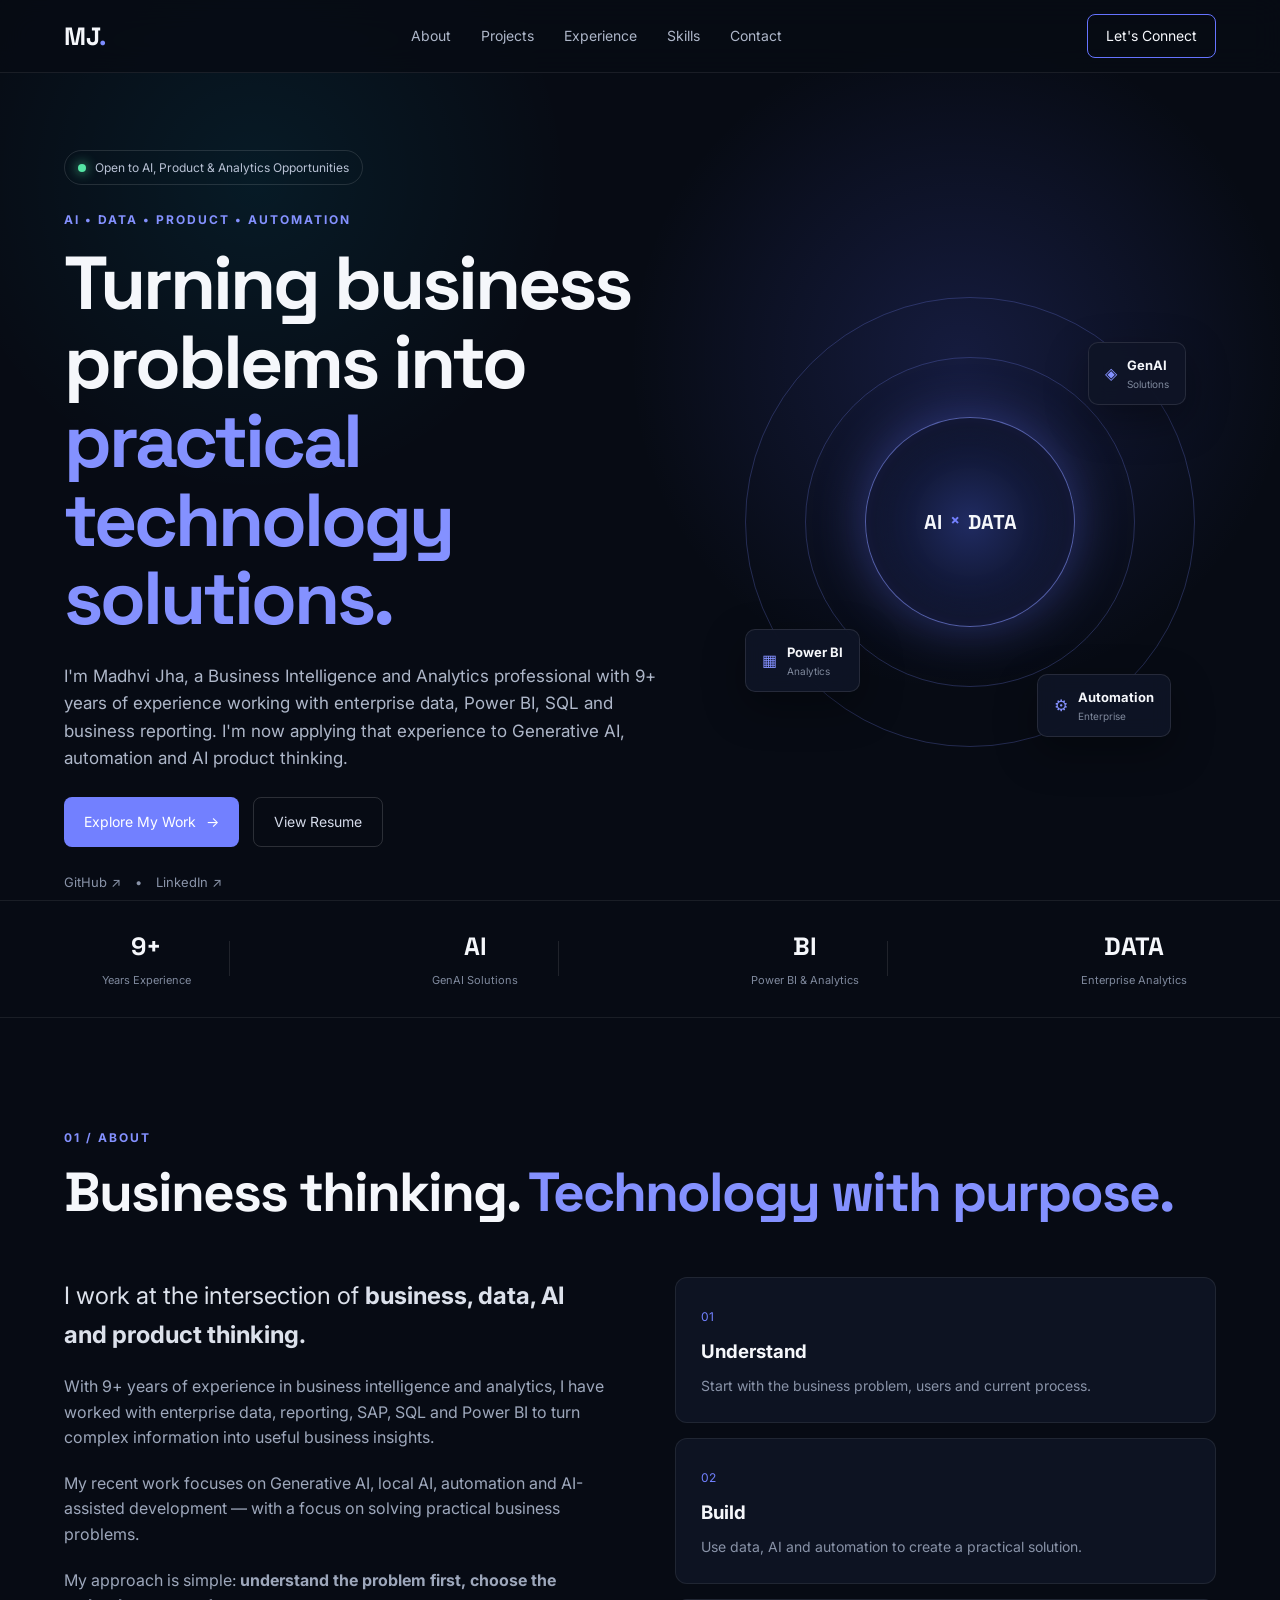
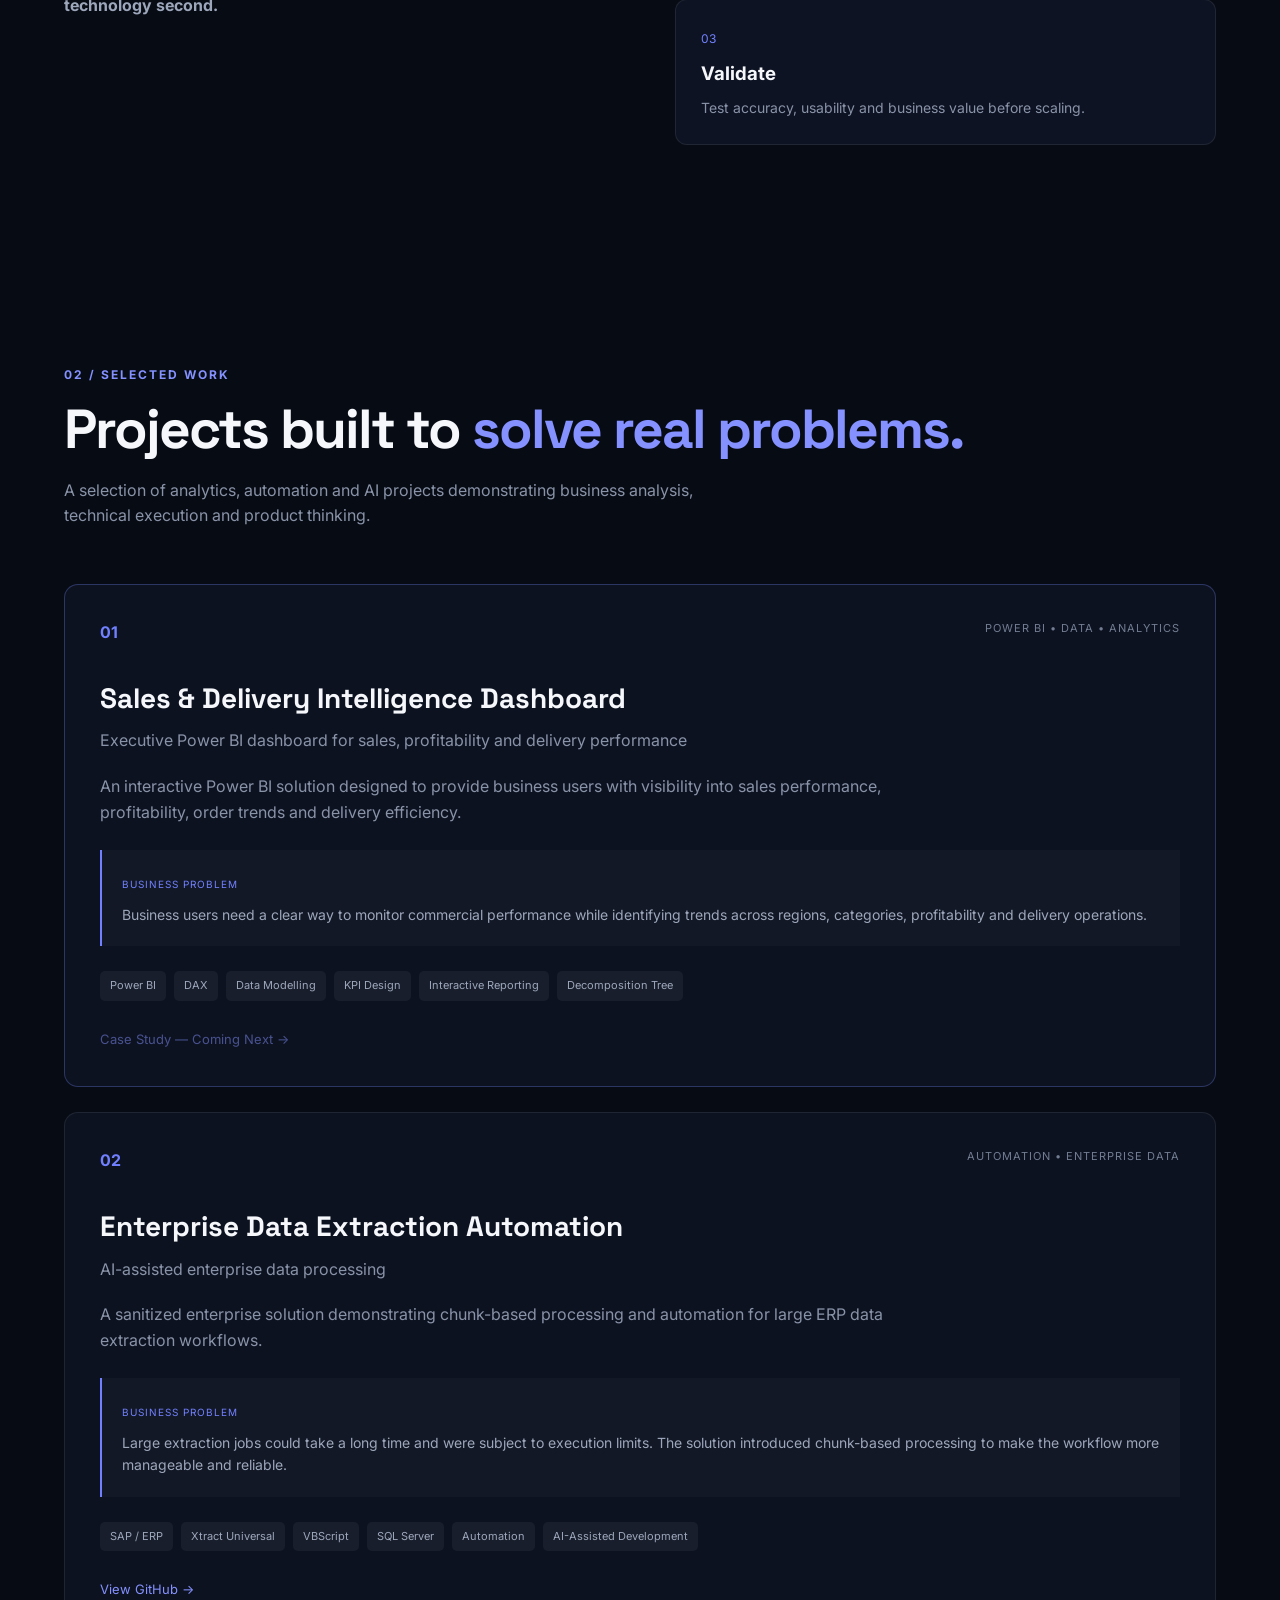
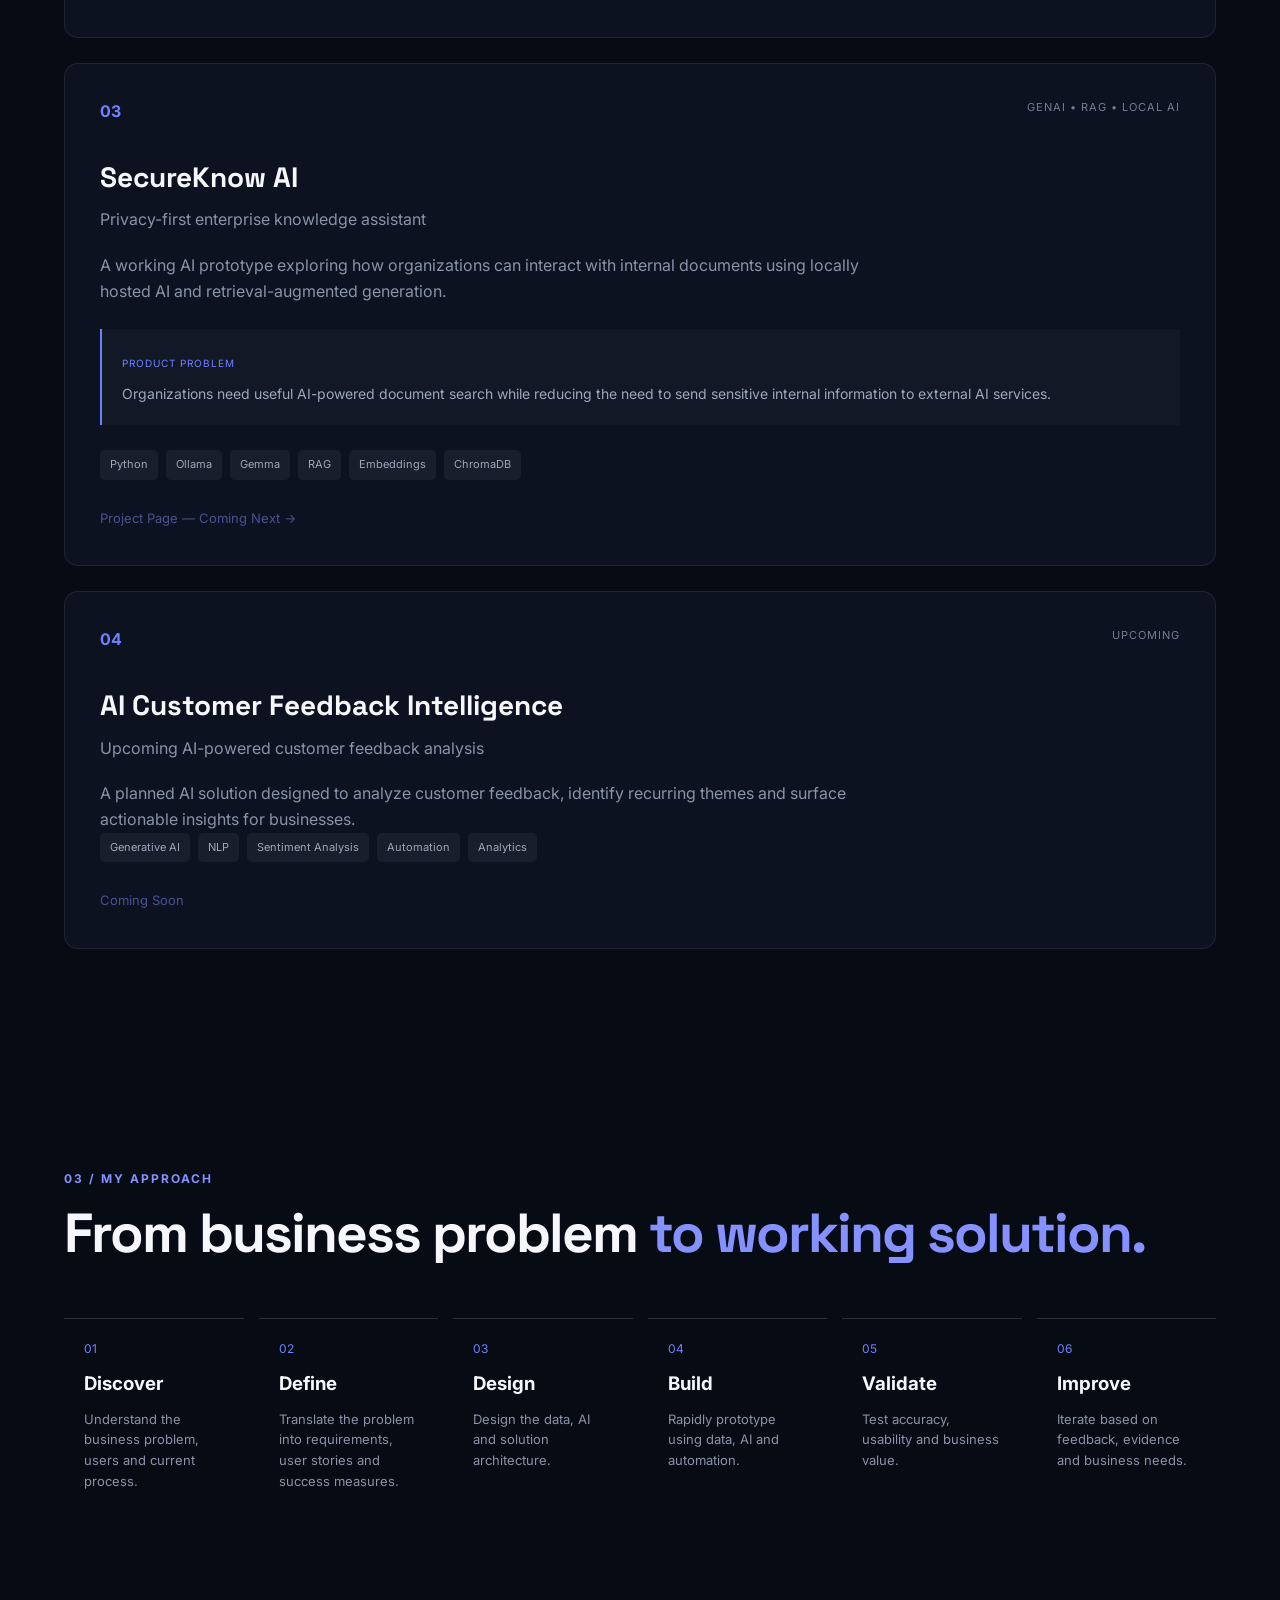
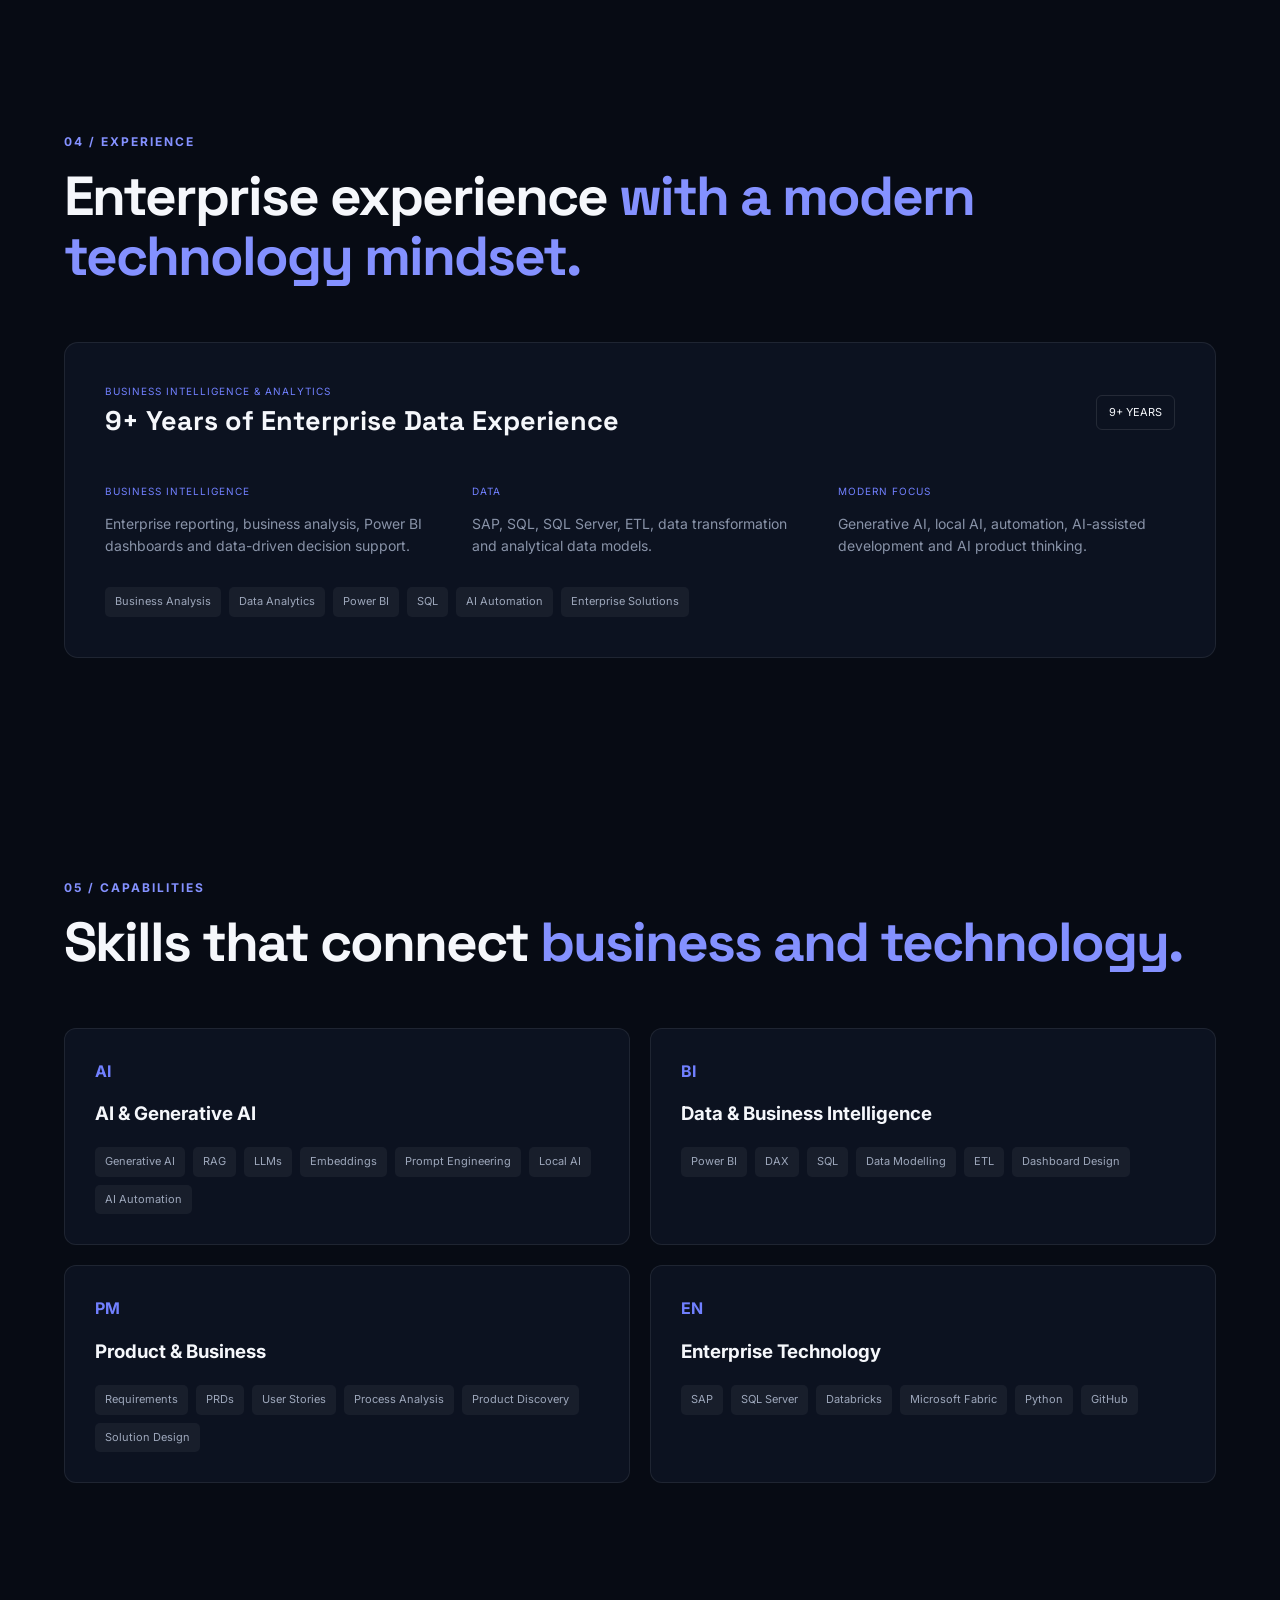
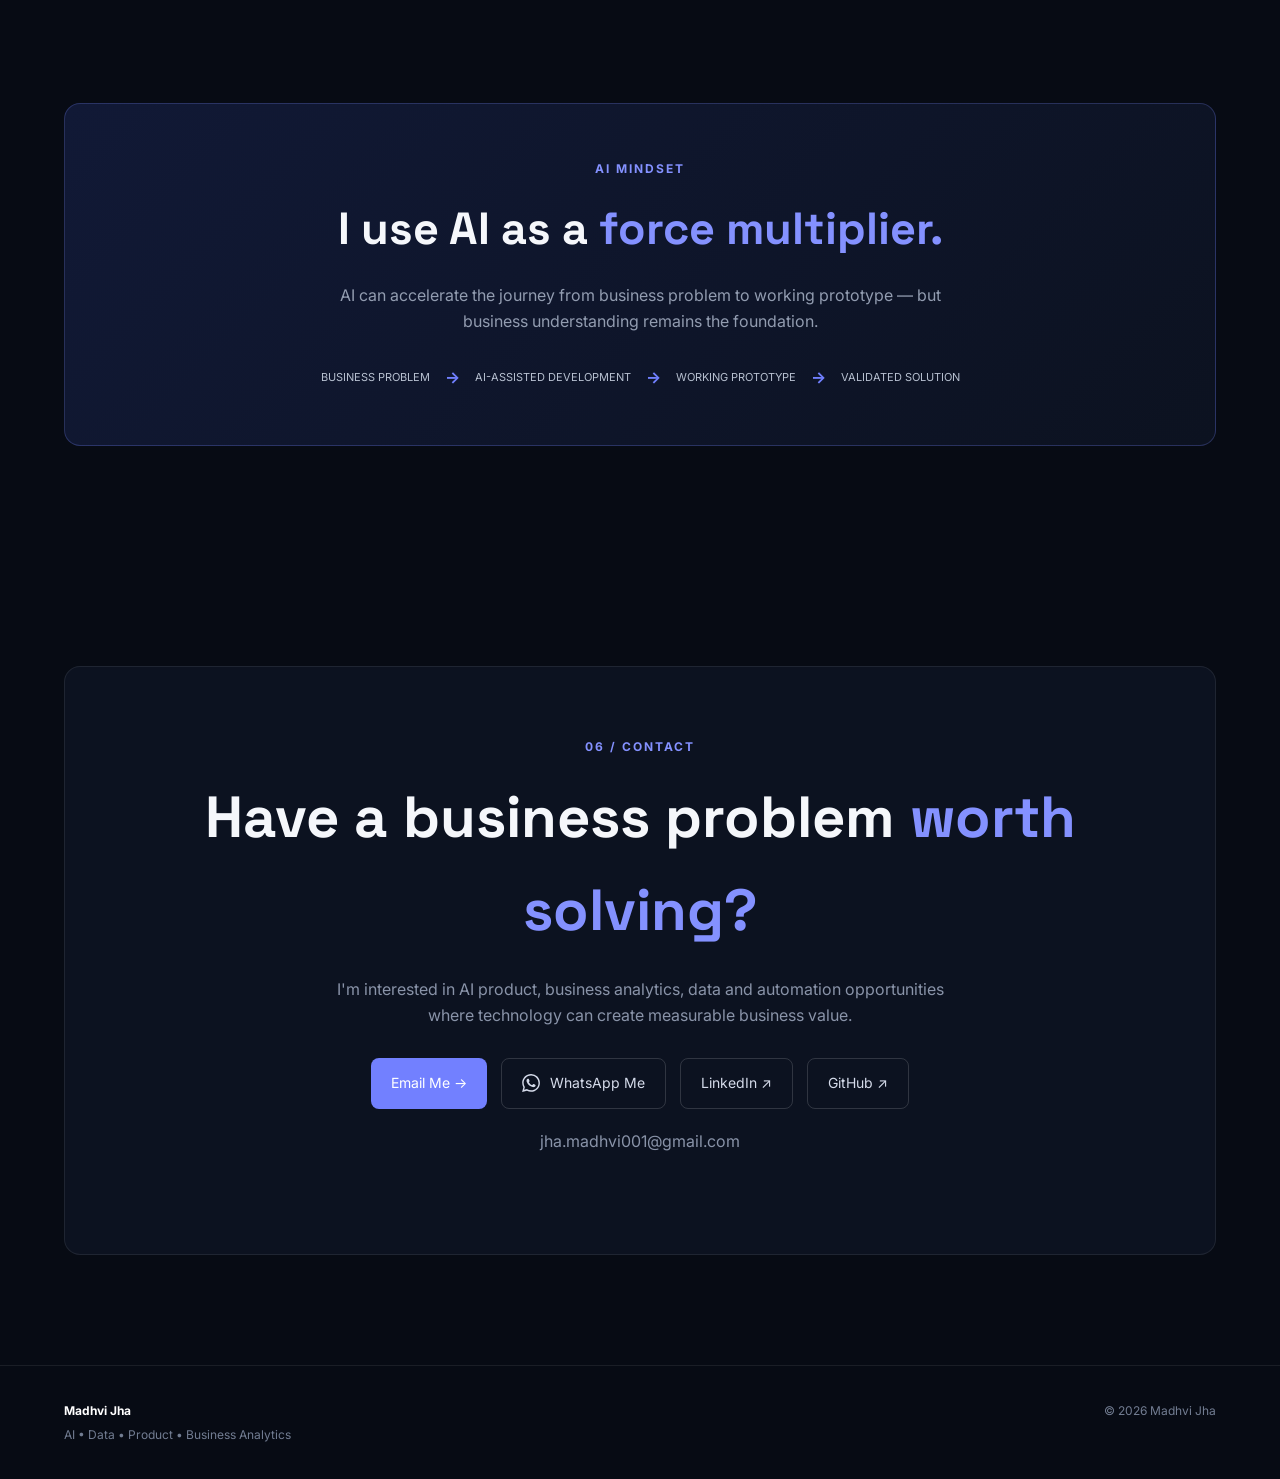
==== commit fa368bb2: "added contact" ====
--- a/index.html
+++ b/index.html
@@ -1894,101 +1894,100 @@
      CONTACT SECTION
 ========================================================= -->
 
+<!-- =========================================================
+     CONTACT SECTION
+========================================================= -->
+
 <section id="contact" class="section contact-section">
 
-
     <div class="section-container">
 
-
         <div class="contact-box">
-
 
             <p class="section-number">
                 06 / CONTACT
             </p>
 
-
             <h2>
-
                 Have a business problem
-
                 <span>
                     worth solving?
                 </span>
-
             </h2>
 
-
             <p>
-
                 I'm interested in AI product, business analytics,
                 data and automation opportunities where technology
                 can create measurable business value.
-
             </p>
 
 
-
             <div class="contact-buttons">
 
-
-                <!--
-                    EMAIL
-
-                    We will replace YOUR_EMAIL_ADDRESS later.
-
-                    Example:
-
-                    mailto:yourname@gmail.com
-                -->
-
+                <!-- EMAIL -->
                 <a
-                    href="YOUR_EMAIL_ADDRESS"
+                    href="mailto:jha.madhvi001@gmail.com"
                     class="primary-button"
                 >
-
                     Email Me →
-
                 </a>
 
 
-
-                <!-- LinkedIn -->
-
+                <!-- WHATSAPP -->
+                <a
+                    href="https://wa.me/85253016416?text=Hello%20Madhvi%2C%20I%20came%20across%20your%20portfolio%20and%20would%20like%20to%20connect."
+                    target="_blank"
+                    rel="noopener noreferrer"
+                    class="secondary-button whatsapp-button"
+                >
+
+                    <!-- WhatsApp icon -->
+                    <svg
+                        width="18"
+                        height="18"
+                        viewBox="0 0 24 24"
+                        fill="currentColor"
+                        aria-hidden="true"
+                    >
+                        <path d="M20.52 3.48A11.83 11.83 0 0 0 12.07 0C5.55 0 .25 5.3.25 11.82c0 2.08.54 4.11 1.57 5.9L.15 24l6.43-1.64a11.8 11.8 0 0 0 5.49 1.36h.01c6.52 0 11.82-5.3 11.82-11.82 0-3.16-1.23-6.13-3.38-8.42ZM12.08 21.7h-.01a9.84 9.84 0 0 1-5.02-1.37l-.36-.21-3.82.98 1.02-3.72-.23-.38a9.82 9.82 0 0 1-1.5-5.18C2.16 6.39 6.61 1.94 12.08 1.94c2.65 0 5.14 1.03 7.01 2.91a9.85 9.85 0 0 1 2.9 7c0 5.47-4.45 9.92-9.91 9.92Zm5.44-7.43c-.3-.15-1.76-.87-2.03-.97-.27-.1-.47-.15-.67.15-.2.3-.77.97-.95 1.17-.17.2-.35.22-.65.07-.3-.15-1.27-.47-2.42-1.5-.89-.79-1.49-1.76-1.67-2.06-.17-.3-.02-.46.13-.61.14-.14.3-.35.45-.52.15-.17.2-.3.3-.5.1-.2.05-.37-.02-.52-.07-.15-.67-1.61-.92-2.2-.24-.58-.49-.5-.67-.51h-.57c-.2 0-.52.07-.79.37-.27.3-1.04 1.02-1.04 2.49s1.07 2.89 1.22 3.09c.15.2 2.1 3.2 5.09 4.49.71.31 1.27.5 1.7.64.71.23 1.36.2 1.87.12.57-.08 1.76-.72 2.01-1.42.25-.7.25-1.3.17-1.42-.07-.12-.27-.2-.57-.35Z"/>
+                    </svg>
+
+                    WhatsApp Me
+                </a>
+
+
+                <!-- LINKEDIN -->
                 <a
                     href="YOUR_LINKEDIN_URL"
                     target="_blank"
                     rel="noopener noreferrer"
                     class="secondary-button"
                 >
-
                     LinkedIn ↗
-
                 </a>
 
 
-
-                <!-- GitHub -->
-
+                <!-- GITHUB -->
                 <a
                     href="https://github.com/Mad-16"
                     target="_blank"
                     rel="noopener noreferrer"
                     class="secondary-button"
                 >
-
                     GitHub ↗
-
                 </a>
 
             </div>
 
+            <p class="contact-email">
+                jha.madhvi001@gmail.com
+            </p>
+
         </div>
 
     </div>
 
 </section>
-
 
 
 <!-- =========================================================
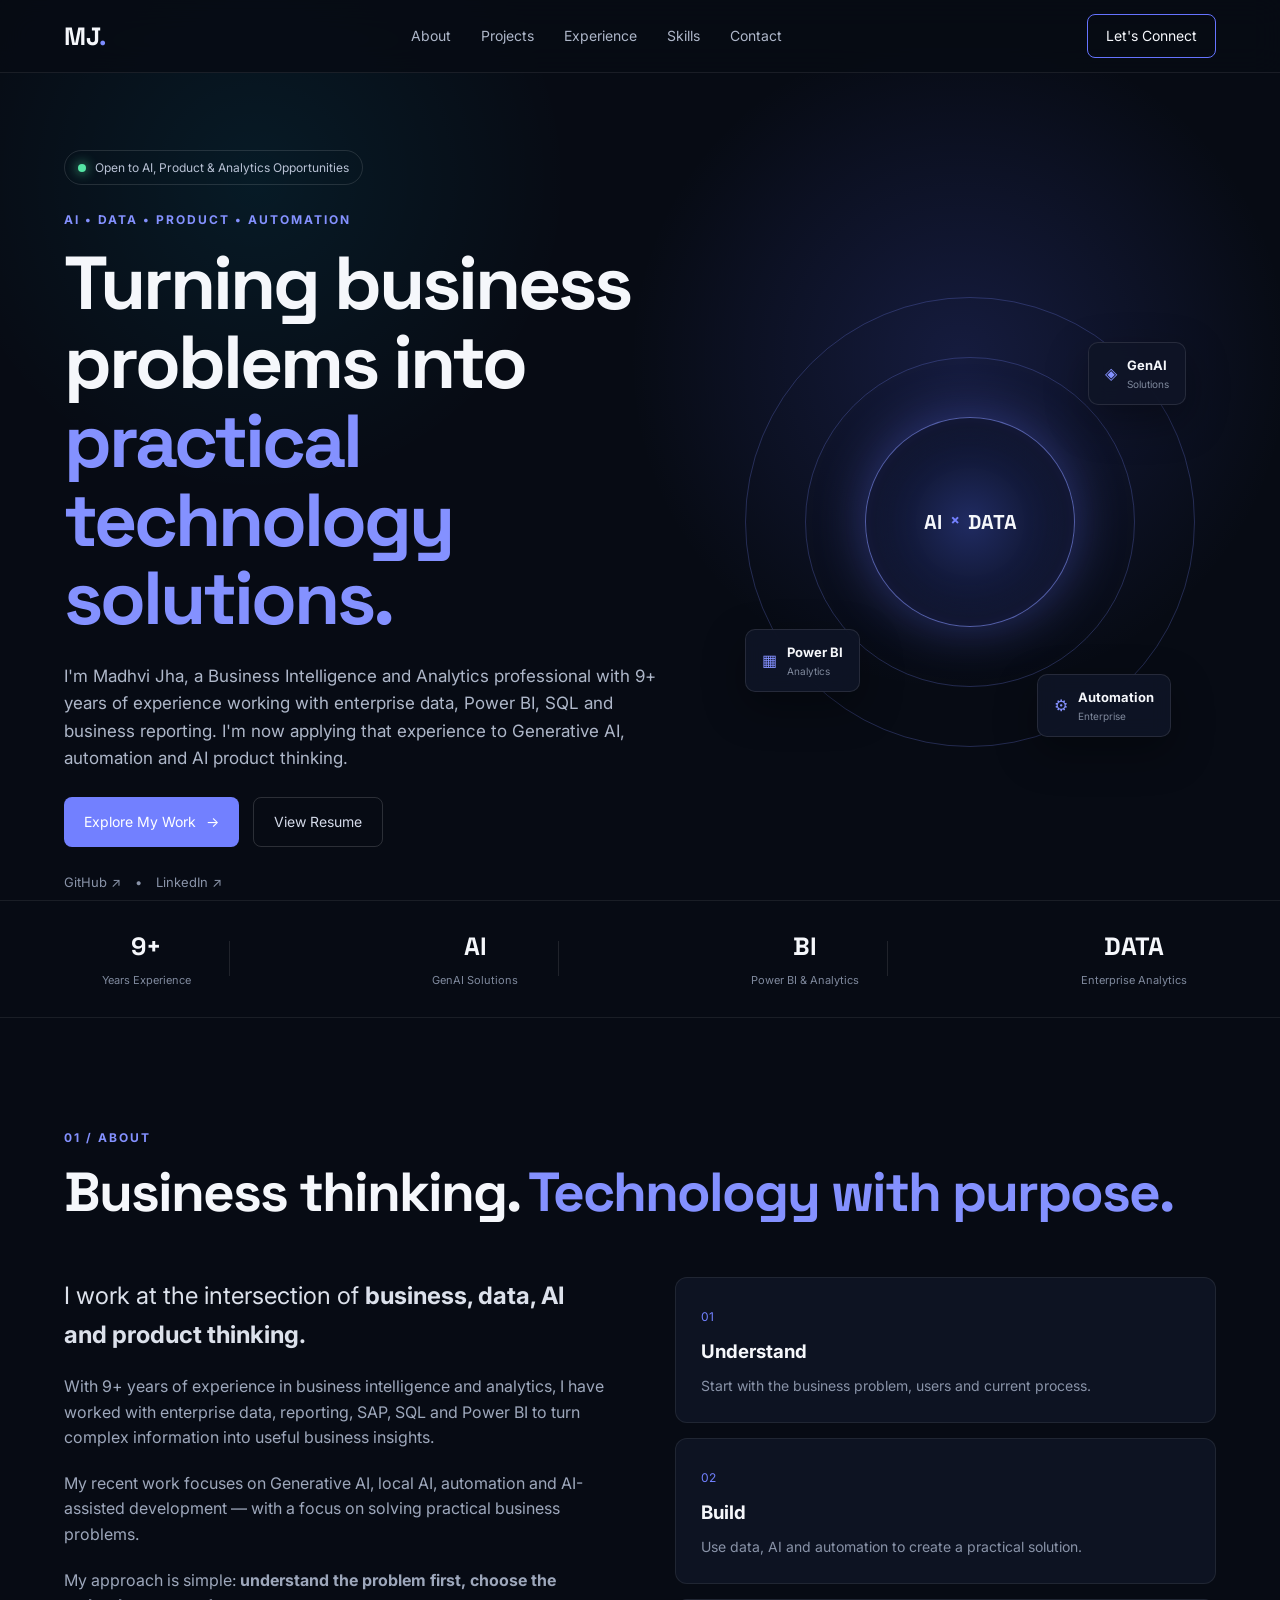
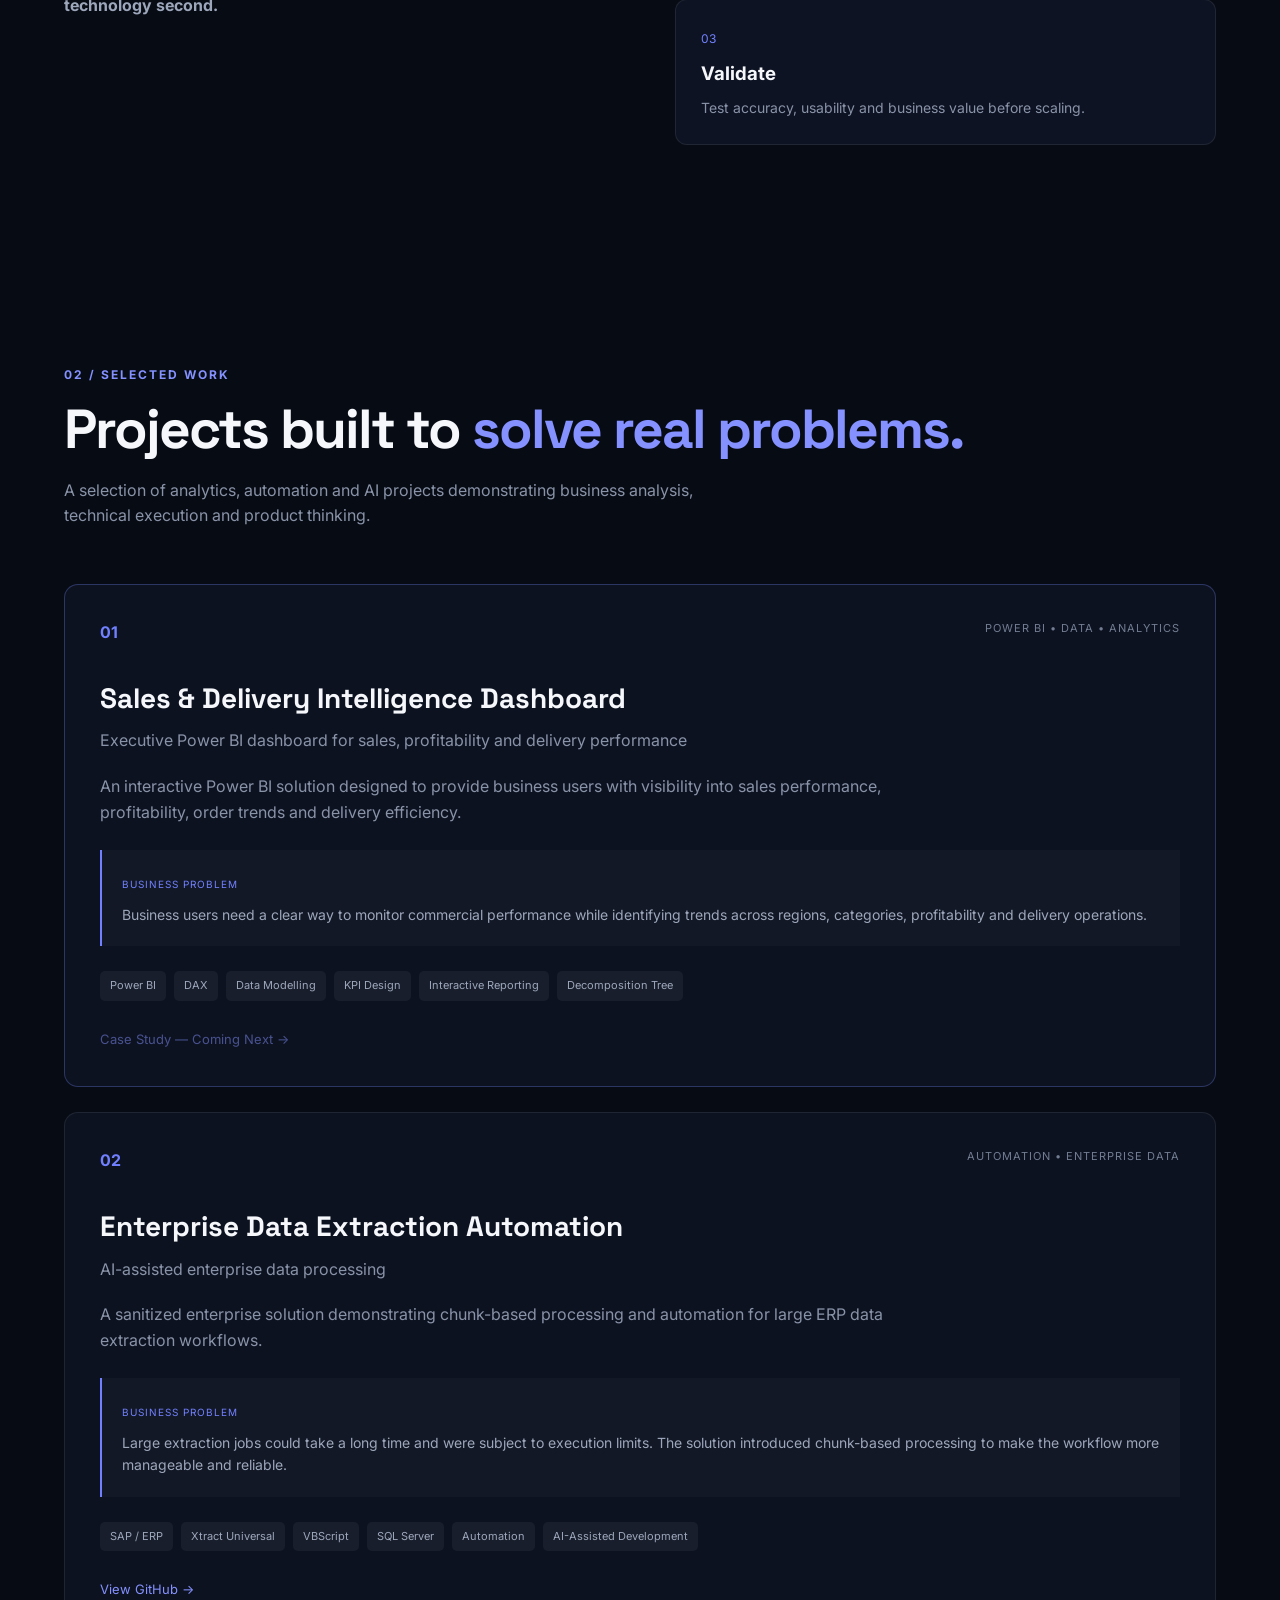
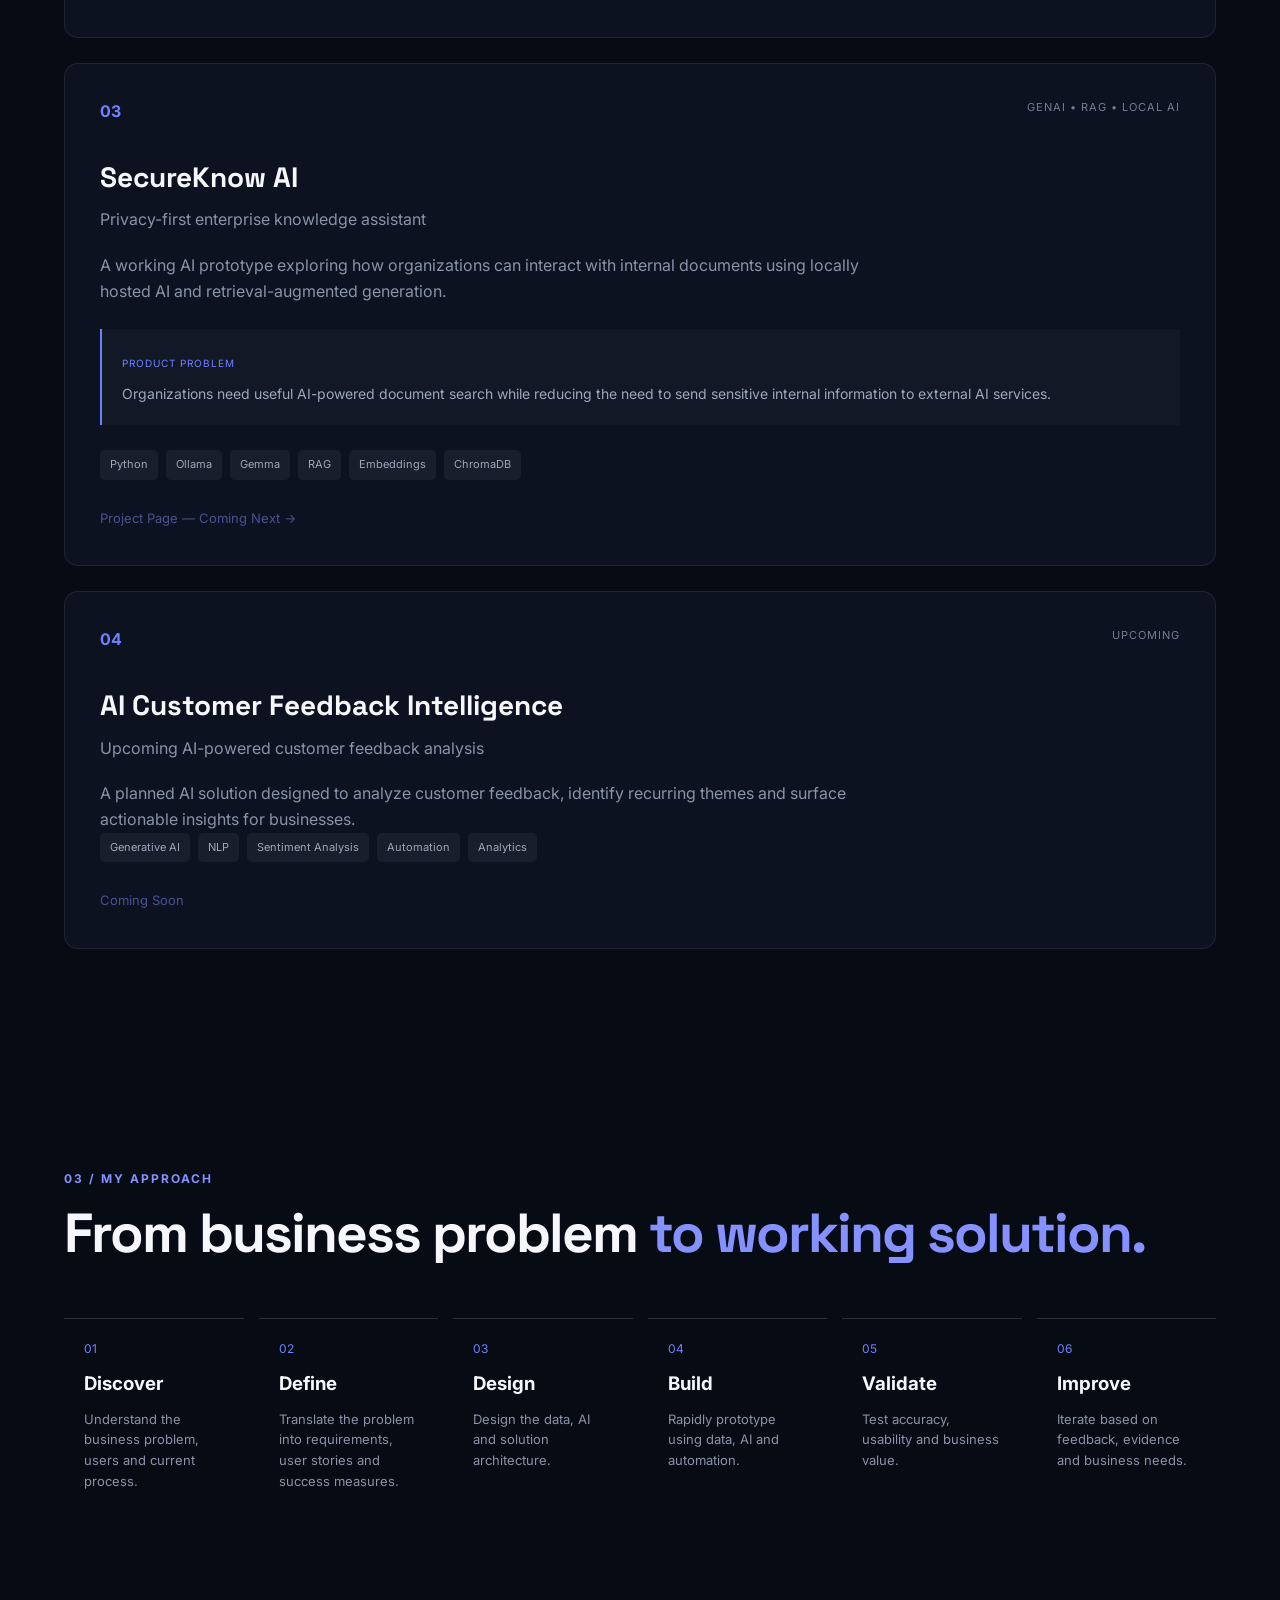
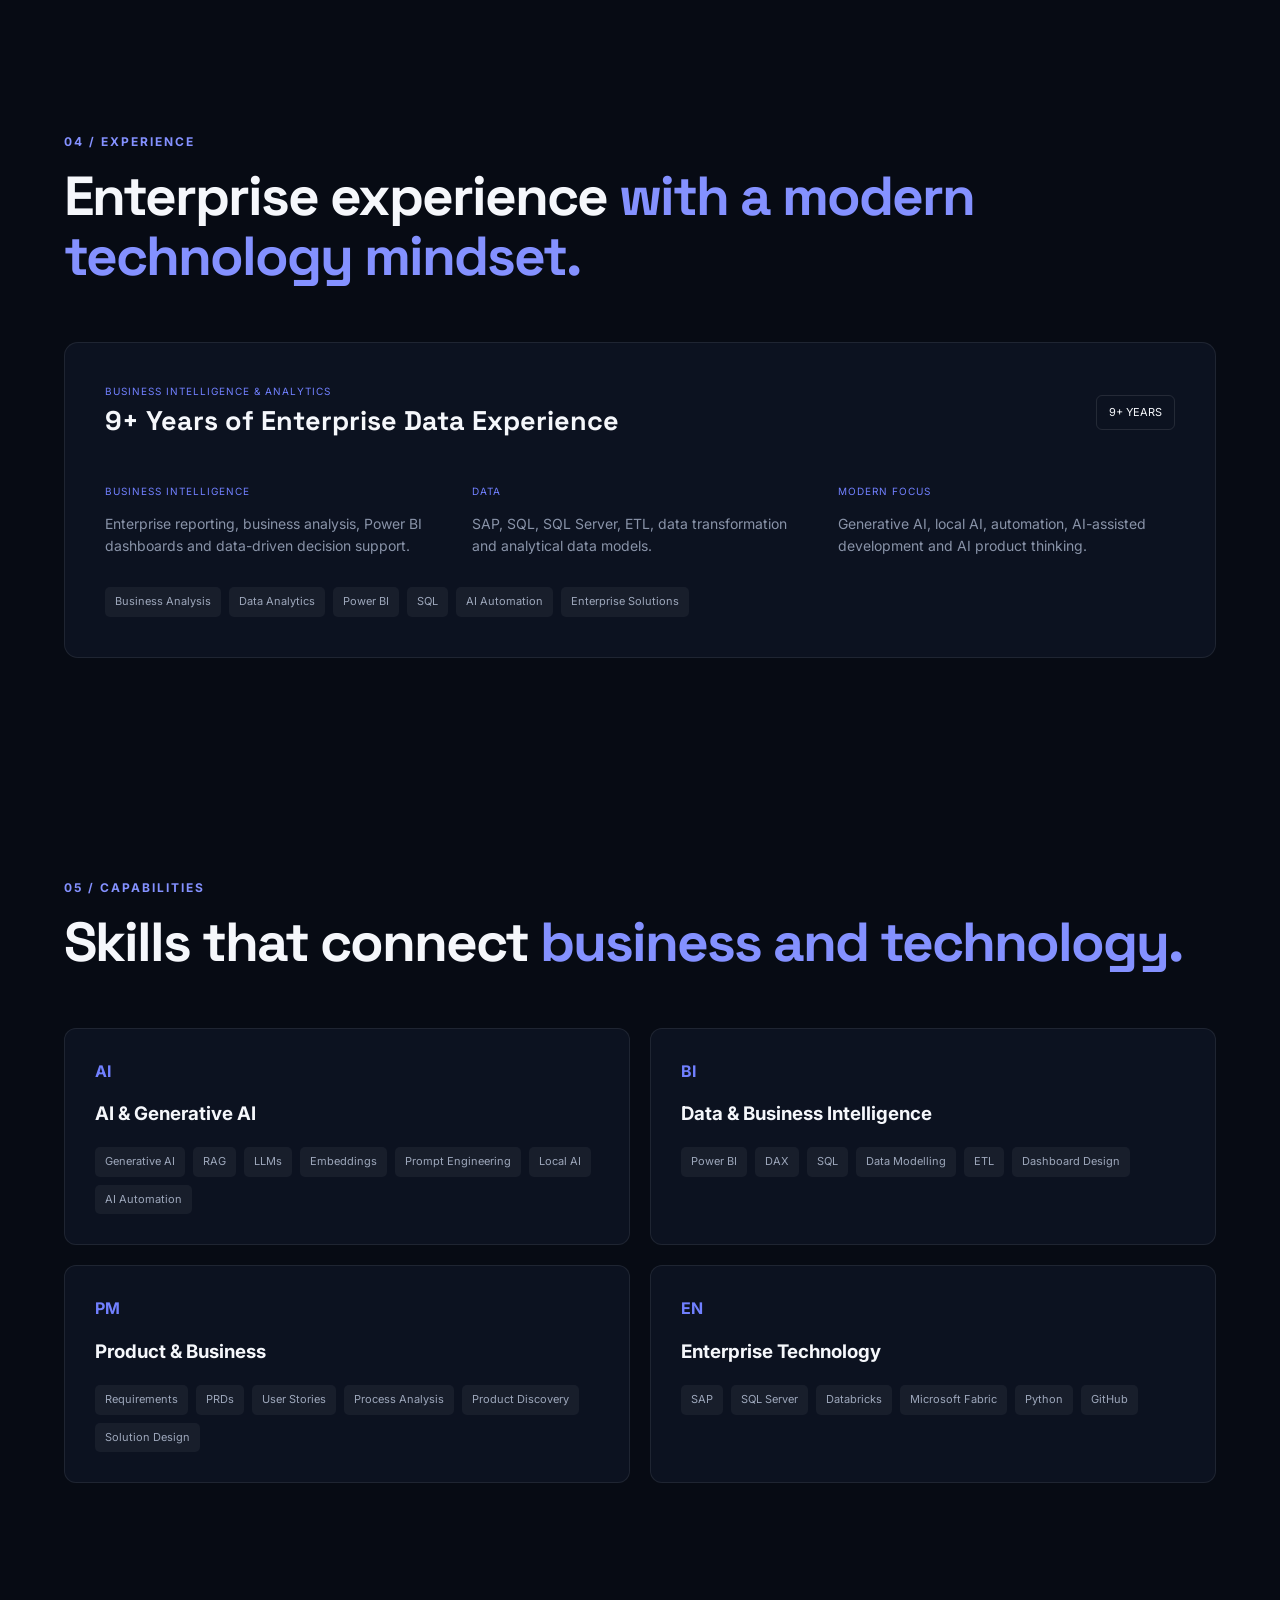
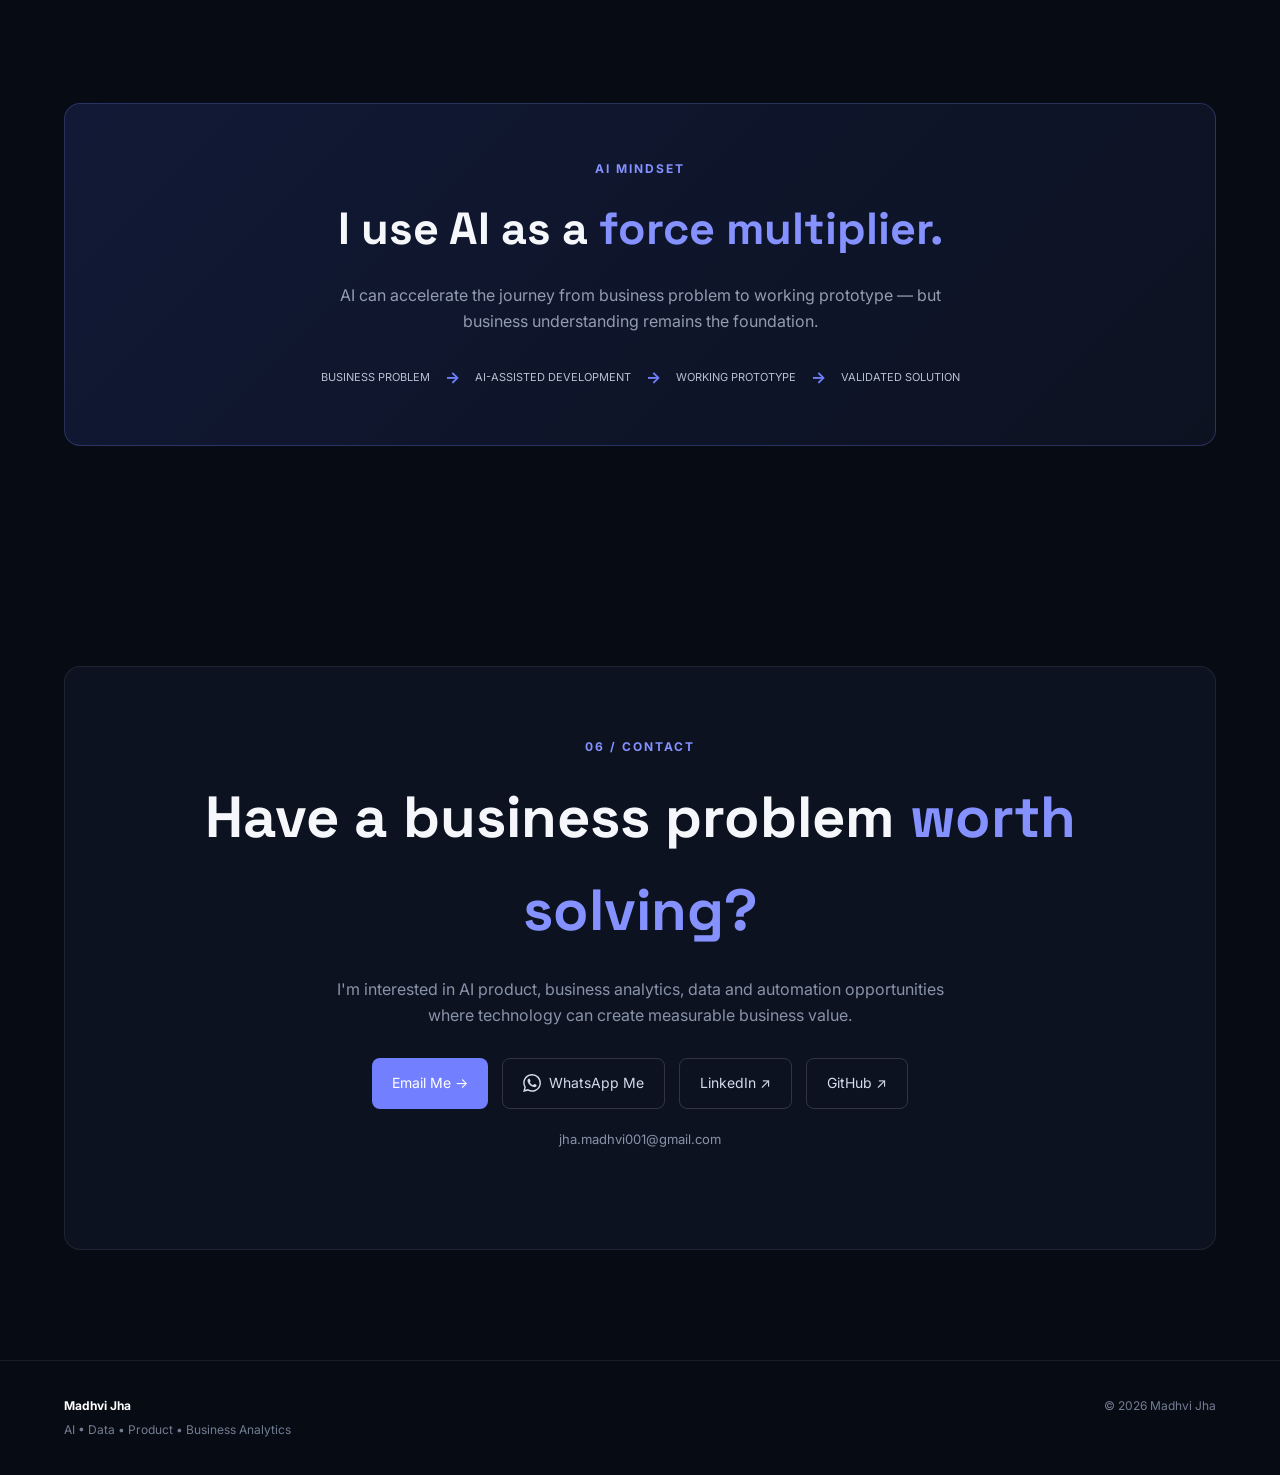
==== commit cb7ca775: "Update index.html" ====
--- a/index.html
+++ b/index.html
@@ -1958,7 +1958,7 @@
 
                 <!-- LINKEDIN -->
                 <a
-                    href="YOUR_LINKEDIN_URL"
+                    href="www.linkedin.com/in/madhvi-jha"
                     target="_blank"
                     rel="noopener noreferrer"
                     class="secondary-button"
--- a/style.css
+++ b/style.css
@@ -922,3 +922,22 @@
     background: rgba(7, 11, 20, 0.95);
     box-shadow: 0 5px 30px rgba(0, 0, 0, 0.25);
 }
+/* =========================================================
+   WHATSAPP CONTACT
+========================================================= */
+
+.whatsapp-button {
+    display: inline-flex;
+    align-items: center;
+    gap: 8px;
+}
+
+.whatsapp-button svg {
+    flex-shrink: 0;
+}
+
+.contact-email {
+    margin-top: 25px;
+    color: #8993a8;
+    font-size: 13px;
+}
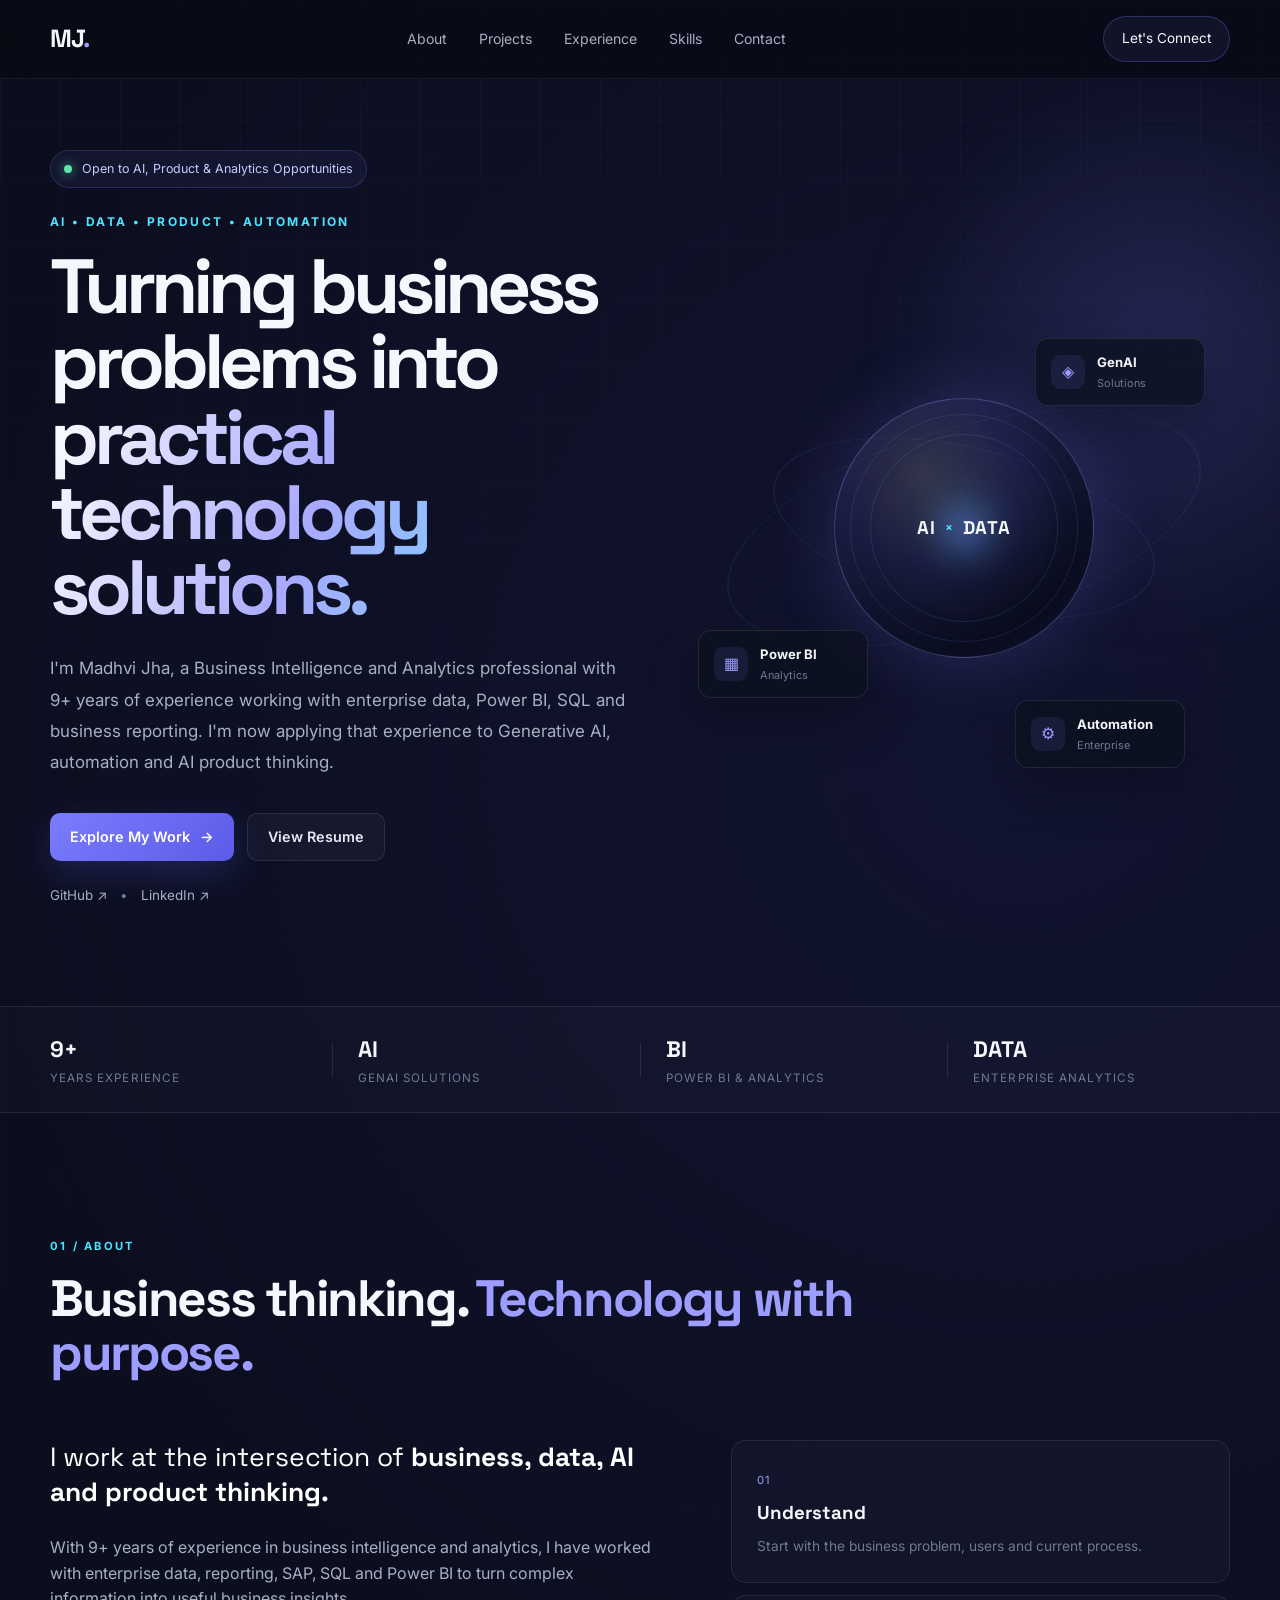
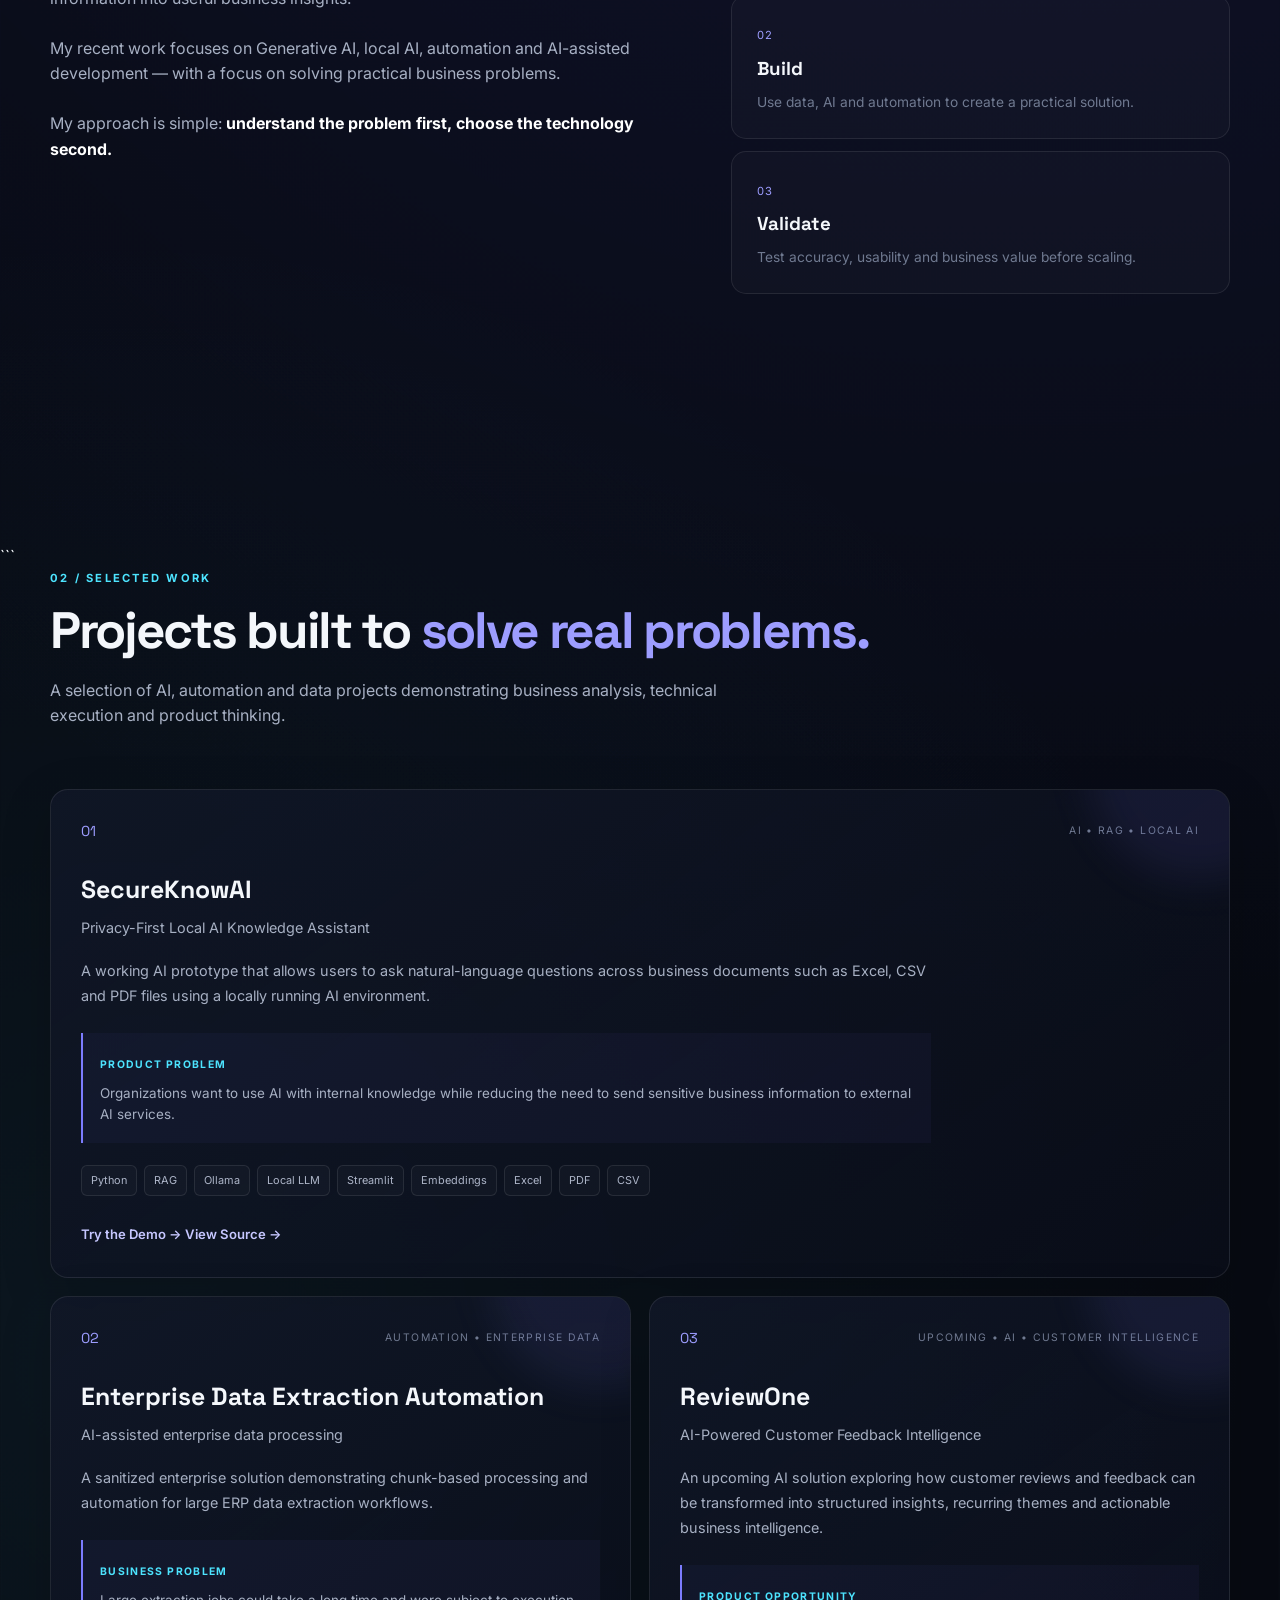
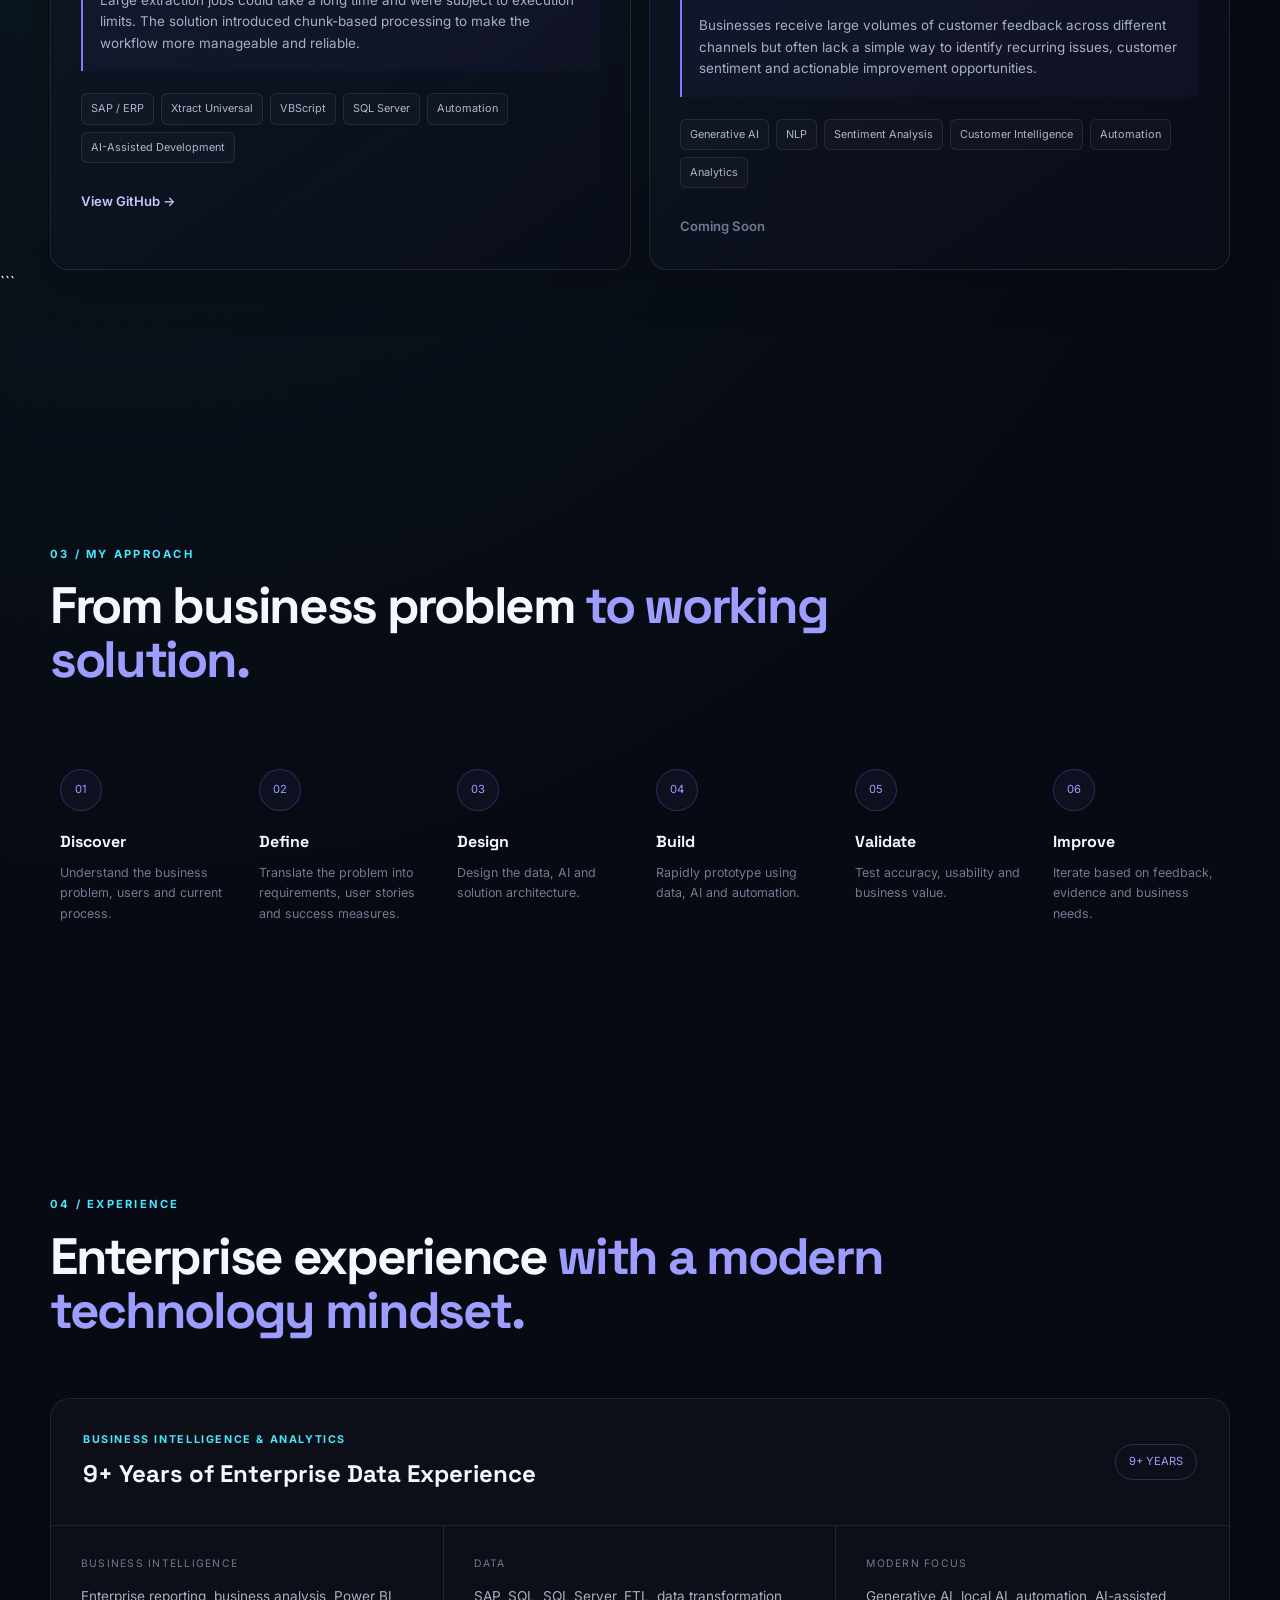
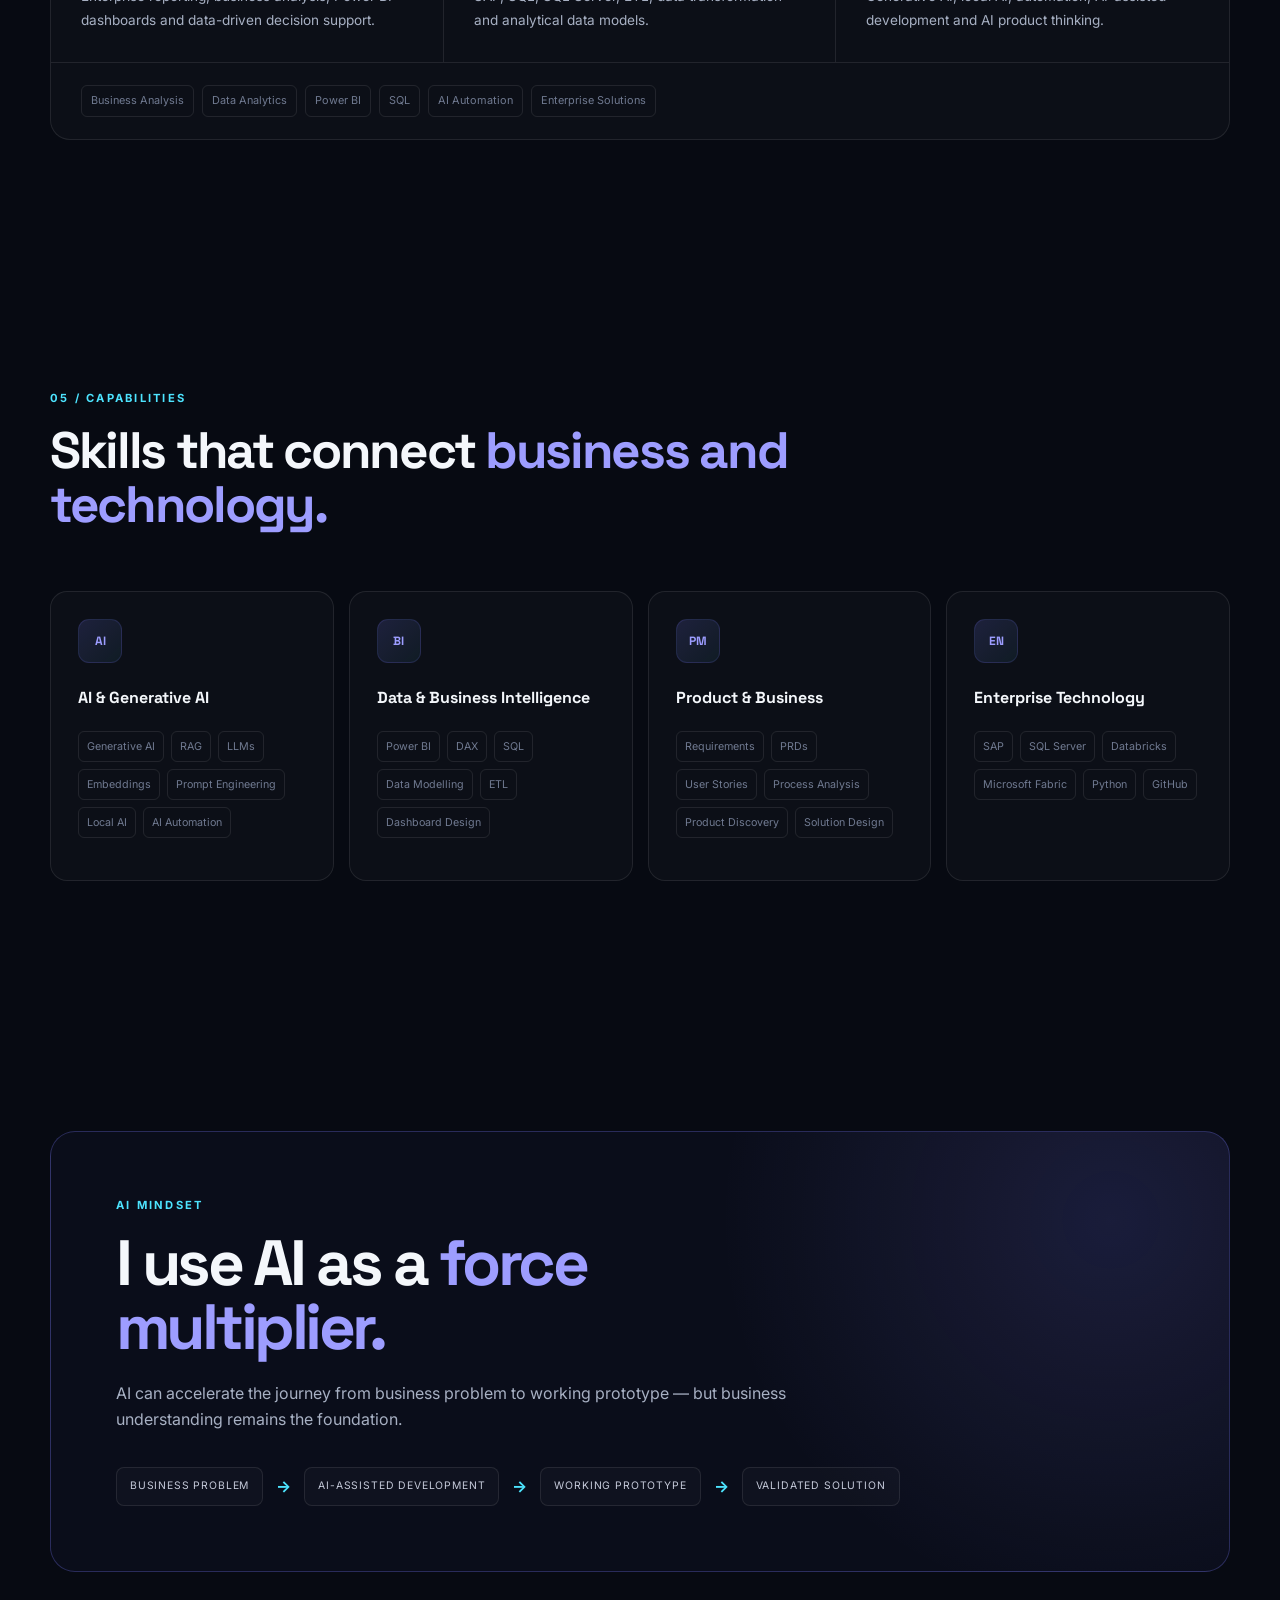
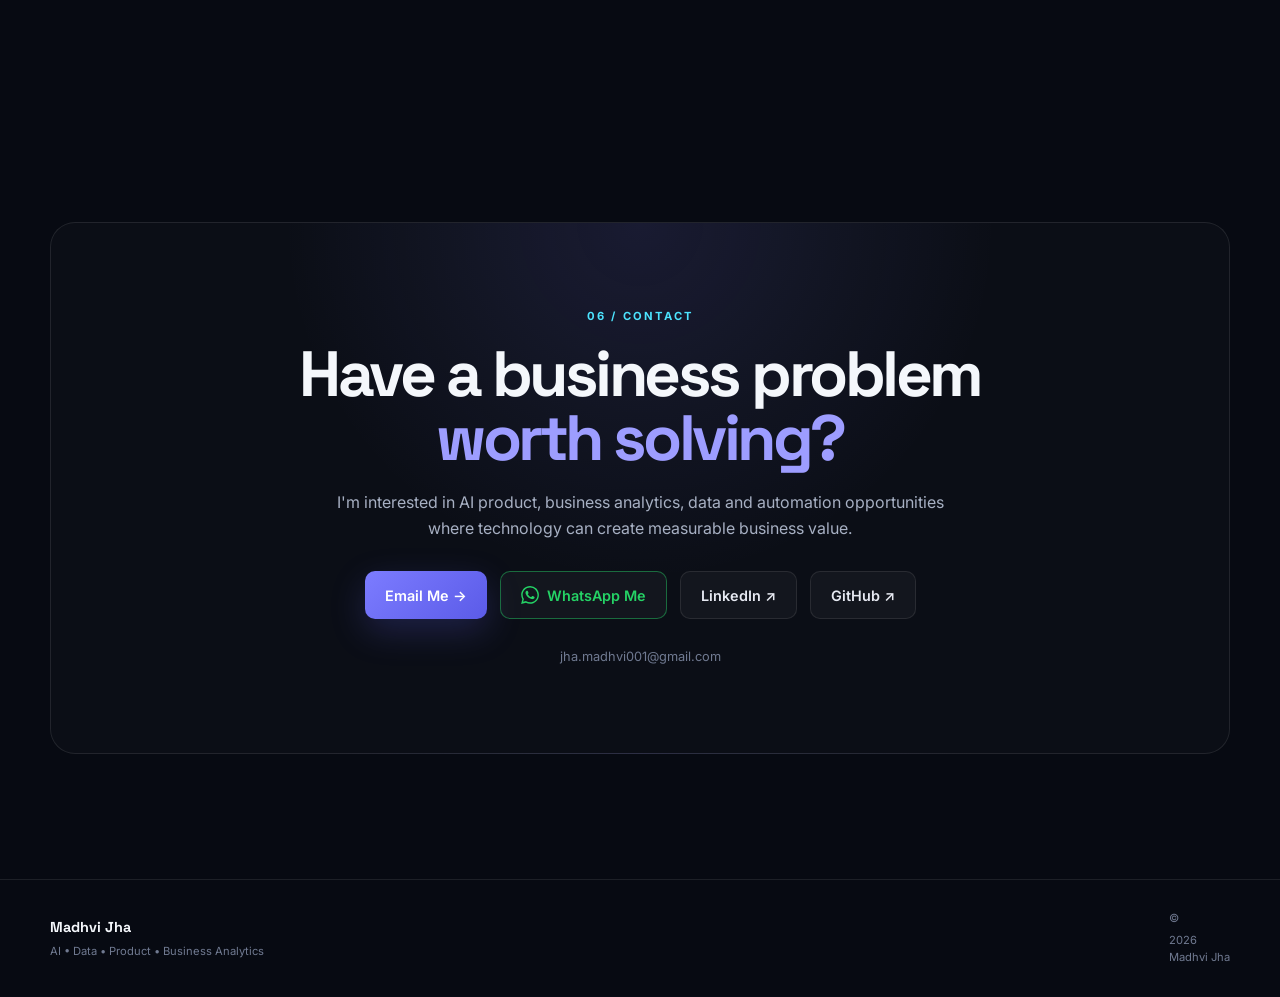
==== commit f725c507: "Update index.html" ====
--- a/index.html
+++ b/index.html
@@ -661,527 +661,421 @@
      PROJECTS SECTION
      =========================================================
 
-     IMPORTANT:
-
-     We are ONLY showing projects that actually exist.
-
-     01 — Sales & Delivery Intelligence Dashboard
-          REAL POWER BI PROJECT
+     01 — SecureKnowAI
+          WORKING AI / RAG PROTOTYPE
 
      02 — Enterprise Data Extraction Automation
-          REAL GITHUB PROJECT
-
-     03 — SecureKnow AI
-          CURRENT AI PROJECT / WORKING PROTOTYPE
-
-     04 — Customer Feedback Intelligence
-          UPCOMING — NOT CLAIMED AS COMPLETED
-
-     We removed the Executive Sales Intelligence project
-     because you have not built it.
+          COMPLETED GITHUB PROJECT
+
+     03 — ReviewOne
+          UPCOMING PROJECT
+
+     Sales & Delivery Intelligence Dashboard has been removed.
 ========================================================= -->
 
 <section id="projects" class="section projects-section">
 
-
-    <div class="section-container">
-
-
-        <div class="section-heading">
-
-            <p class="section-number">
-                02 / SELECTED WORK
-            </p>
-
-
-            <h2>
-
-                Projects built to
-
-                <span>
-                    solve real problems.
-                </span>
-
-            </h2>
-
-
-            <p class="section-intro">
-
-                A selection of analytics, automation and AI projects
-                demonstrating business analysis, technical execution
-                and product thinking.
-
-            </p>
-
-        </div>
-
-
-
-        <div class="projects-grid">
-
-
-
-            <!-- =================================================
-                 PROJECT 01
-                 REAL POWER BI PROJECT
-            ================================================= -->
-
-            <article class="project-card featured-project">
-
-
-                <div class="project-top">
-
-                    <span class="project-number">
-                        01
-                    </span>
-
-                    <span class="project-label">
-                        POWER BI • DATA • ANALYTICS
-                    </span>
-
-                </div>
-
-
-
-                <div class="project-content">
-
-
-                    <h3>
-                        Sales & Delivery Intelligence Dashboard
-                    </h3>
-
-
-                    <p class="project-subtitle">
-
-                        Executive Power BI dashboard for
-                        sales, profitability and delivery performance
+```
+<div class="section-container">
+
+    <div class="section-heading">
+
+        <p class="section-number">
+            02 / SELECTED WORK
+        </p>
+
+        <h2>
+            Projects built to
+            <span>
+                solve real problems.
+            </span>
+        </h2>
+
+        <p class="section-intro">
+            A selection of AI, automation and data projects
+            demonstrating business analysis, technical execution
+            and product thinking.
+        </p>
+
+    </div>
+
+
+    <div class="projects-grid">
+
+
+        <!-- =================================================
+             PROJECT 01
+             FEATURED AI PROJECT — SECUREKNOWAI
+        ================================================= -->
+
+        <article class="project-card featured-project">
+
+            <div class="project-top">
+
+                <span class="project-number">
+                    01
+                </span>
+
+                <span class="project-label">
+                    AI • RAG • LOCAL AI
+                </span>
+
+            </div>
+
+
+            <div class="project-content">
+
+                <h3>
+                    SecureKnowAI
+                </h3>
+
+                <p class="project-subtitle">
+
+                    Privacy-First Local AI Knowledge Assistant
+
+                </p>
+
+
+                <p>
+
+                    A working AI prototype that allows users to ask
+                    natural-language questions across business
+                    documents such as Excel, CSV and PDF files using
+                    a locally running AI environment.
+
+                </p>
+
+
+                <!-- Product problem -->
+
+                <div class="project-problem">
+
+                    <span>
+                        PRODUCT PROBLEM
+                    </span>
+
+                    <p>
+
+                        Organizations want to use AI with internal
+                        knowledge while reducing the need to send
+                        sensitive business information to external
+                        AI services.
 
                     </p>
 
+                </div>
+
+
+                <!-- Technology -->
+
+                <div class="tech-tags">
+
+                    <span>
+                        Python
+                    </span>
+
+                    <span>
+                        RAG
+                    </span>
+
+                    <span>
+                        Ollama
+                    </span>
+
+                    <span>
+                        Local LLM
+                    </span>
+
+                    <span>
+                        Streamlit
+                    </span>
+
+                    <span>
+                        Embeddings
+                    </span>
+
+                    <span>
+                        Excel
+                    </span>
+
+                    <span>
+                        PDF
+                    </span>
+
+                    <span>
+                        CSV
+                    </span>
+
+                </div>
+
+
+                <!-- Project actions -->
+
+                <div class="project-actions">
+
+                    <!--
+                        IMPORTANT:
+
+                        This page will be created next.
+
+                        For now the link points to the future
+                        SecureKnowAI demonstration page.
+                    -->
+
+                    <a
+                        href="secureknowai-demo.html"
+                        class="project-link"
+                    >
+
+                        Try the Demo →
+
+                    </a>
+
+
+                    <a
+                        href="https://github.com/Mad-16"
+                        target="_blank"
+                        rel="noopener noreferrer"
+                        class="project-link"
+                    >
+
+                        View Source →
+
+                    </a>
+
+                </div>
+
+            </div>
+
+        </article>
+
+
+
+        <!-- =================================================
+             PROJECT 02
+             COMPLETED GITHUB PROJECT
+        ================================================= -->
+
+        <article class="project-card">
+
+            <div class="project-top">
+
+                <span class="project-number">
+                    02
+                </span>
+
+                <span class="project-label">
+                    AUTOMATION • ENTERPRISE DATA
+                </span>
+
+            </div>
+
+
+            <div class="project-content">
+
+                <h3>
+                    Enterprise Data Extraction Automation
+                </h3>
+
+
+                <p class="project-subtitle">
+
+                    AI-assisted enterprise data processing
+
+                </p>
+
+
+                <p>
+
+                    A sanitized enterprise solution demonstrating
+                    chunk-based processing and automation for large
+                    ERP data extraction workflows.
+
+                </p>
+
+
+                <div class="project-problem">
+
+                    <span>
+                        BUSINESS PROBLEM
+                    </span>
 
                     <p>
 
-                        An interactive Power BI solution designed
-                        to provide business users with visibility
-                        into sales performance, profitability,
-                        order trends and delivery efficiency.
+                        Large extraction jobs could take a long time
+                        and were subject to execution limits. The
+                        solution introduced chunk-based processing
+                        to make the workflow more manageable and
+                        reliable.
 
                     </p>
 
-
-                    <!-- Business problem -->
-
-                    <div class="project-problem">
-
-                        <span>
-                            BUSINESS PROBLEM
-                        </span>
-
-                        <p>
-
-                            Business users need a clear way to monitor
-                            commercial performance while identifying
-                            trends across regions, categories,
-                            profitability and delivery operations.
-
-                        </p>
-
-                    </div>
-
-
-                    <!-- Technologies -->
-
-                    <div class="tech-tags">
-
-                        <span>
-                            Power BI
-                        </span>
-
-                        <span>
-                            DAX
-                        </span>
-
-                        <span>
-                            Data Modelling
-                        </span>
-
-                        <span>
-                            KPI Design
-                        </span>
-
-                        <span>
-                            Interactive Reporting
-                        </span>
-
-                        <span>
-                            Decomposition Tree
-                        </span>
-
-                    </div>
-
-
-                    <!-- Link -->
-
-                    <div class="project-actions">
-
-                        <!--
-                            IMPORTANT:
-
-                            We will later create a case-study page
-                            specifically for this dashboard.
-
-                            For now we don't put a fake URL here.
-                        -->
-
-                        <a
-                            href="#"
-                            class="project-link disabled-link"
-                        >
-
-                            Case Study — Coming Next →
-
-                        </a>
-
-                    </div>
-
-                </div>
-
-            </article>
-
-
-
-            <!-- =================================================
-                 PROJECT 02
-                 EXISTING GITHUB PROJECT
-            ================================================= -->
-
-            <article class="project-card">
-
-
-                <div class="project-top">
-
-                    <span class="project-number">
-                        02
-                    </span>
-
-                    <span class="project-label">
-                        AUTOMATION • ENTERPRISE DATA
-                    </span>
-
-                </div>
-
-
-
-                <div class="project-content">
-
-
-                    <h3>
-                        Enterprise Data Extraction Automation
-                    </h3>
-
-
-                    <p class="project-subtitle">
-
-                        AI-assisted enterprise data processing
+                </div>
+
+
+                <div class="tech-tags">
+
+                    <span>
+                        SAP / ERP
+                    </span>
+
+                    <span>
+                        Xtract Universal
+                    </span>
+
+                    <span>
+                        VBScript
+                    </span>
+
+                    <span>
+                        SQL Server
+                    </span>
+
+                    <span>
+                        Automation
+                    </span>
+
+                    <span>
+                        AI-Assisted Development
+                    </span>
+
+                </div>
+
+
+                <div class="project-actions">
+
+                    <a
+                        href="https://github.com/Mad-16/ai-enterprise-data-extraction"
+                        target="_blank"
+                        rel="noopener noreferrer"
+                        class="project-link"
+                    >
+
+                        View GitHub →
+
+                    </a>
+
+                </div>
+
+            </div>
+
+        </article>
+
+
+
+        <!-- =================================================
+             PROJECT 03
+             UPCOMING PROJECT — REVIEWONE
+        ================================================= -->
+
+        <article class="project-card upcoming-project">
+
+            <div class="project-top">
+
+                <span class="project-number">
+                    03
+                </span>
+
+                <span class="project-label">
+                    UPCOMING • AI • CUSTOMER INTELLIGENCE
+                </span>
+
+            </div>
+
+
+            <div class="project-content">
+
+                <h3>
+                    ReviewOne
+                </h3>
+
+
+                <p class="project-subtitle">
+
+                    AI-Powered Customer Feedback Intelligence
+
+                </p>
+
+
+                <p>
+
+                    An upcoming AI solution exploring how customer
+                    reviews and feedback can be transformed into
+                    structured insights, recurring themes and
+                    actionable business intelligence.
+
+                </p>
+
+
+                <div class="project-problem">
+
+                    <span>
+                        PRODUCT OPPORTUNITY
+                    </span>
+
+                    <p>
+
+                        Businesses receive large volumes of customer
+                        feedback across different channels but often
+                        lack a simple way to identify recurring
+                        issues, customer sentiment and actionable
+                        improvement opportunities.
 
                     </p>
 
-
-                    <p>
-
-                        A sanitized enterprise solution demonstrating
-                        chunk-based processing and automation for
-                        large ERP data extraction workflows.
-
-                    </p>
-
-
-                    <div class="project-problem">
-
-                        <span>
-                            BUSINESS PROBLEM
-                        </span>
-
-                        <p>
-
-                            Large extraction jobs could take a long
-                            time and were subject to execution limits.
-                            The solution introduced chunk-based
-                            processing to make the workflow more
-                            manageable and reliable.
-
-                        </p>
-
-                    </div>
-
-
-                    <div class="tech-tags">
-
-                        <span>
-                            SAP / ERP
-                        </span>
-
-                        <span>
-                            Xtract Universal
-                        </span>
-
-                        <span>
-                            VBScript
-                        </span>
-
-                        <span>
-                            SQL Server
-                        </span>
-
-                        <span>
-                            Automation
-                        </span>
-
-                        <span>
-                            AI-Assisted Development
-                        </span>
-
-                    </div>
-
-
-                    <div class="project-actions">
-
-                        <!--
-                            THIS IS YOUR REAL GITHUB PROJECT.
-
-                            Clicking this button will take the recruiter
-                            directly to your public repository.
-                        -->
-
-                        <a
-                            href="https://github.com/Mad-16/ai-enterprise-data-extraction"
-                            target="_blank"
-                            rel="noopener noreferrer"
-                            class="project-link"
-                        >
-
-                            View GitHub →
-
-                        </a>
-
-                    </div>
-
-                </div>
-
-            </article>
-
-
-
-            <!-- =================================================
-                 PROJECT 03
-                 SECUREKNOW AI
-            ================================================= -->
-
-            <article class="project-card">
-
-
-                <div class="project-top">
-
-                    <span class="project-number">
-                        03
-                    </span>
-
-                    <span class="project-label">
-                        GENAI • RAG • LOCAL AI
-                    </span>
-
-                </div>
-
-
-
-                <div class="project-content">
-
-
-                    <h3>
-                        SecureKnow AI
-                    </h3>
-
-
-                    <p class="project-subtitle">
-
-                        Privacy-first enterprise knowledge assistant
-
-                    </p>
-
-
-                    <p>
-
-                        A working AI prototype exploring how organizations
-                        can interact with internal documents using
-                        locally hosted AI and retrieval-augmented generation.
-
-                    </p>
-
-
-                    <div class="project-problem">
-
-                        <span>
-                            PRODUCT PROBLEM
-                        </span>
-
-                        <p>
-
-                            Organizations need useful AI-powered
-                            document search while reducing the need
-                            to send sensitive internal information
-                            to external AI services.
-
-                        </p>
-
-                    </div>
-
-
-                    <div class="tech-tags">
-
-                        <span>
-                            Python
-                        </span>
-
-                        <span>
-                            Ollama
-                        </span>
-
-                        <span>
-                            Gemma
-                        </span>
-
-                        <span>
-                            RAG
-                        </span>
-
-                        <span>
-                            Embeddings
-                        </span>
-
-                        <span>
-                            ChromaDB
-                        </span>
-
-                    </div>
-
-
-                    <div class="project-actions">
-
-                        <!--
-                            We will connect this to the SecureKnow AI
-                            GitHub repository once the project repository
-                            is ready.
-                        -->
-
-                        <a
-                            href="#"
-                            class="project-link disabled-link"
-                        >
-
-                            Project Page — Coming Next →
-
-                        </a>
-
-                    </div>
-
-                </div>
-
-            </article>
-
-
-
-            <!-- =================================================
-                 PROJECT 04
-                 UPCOMING PROJECT
-            ================================================= -->
-
-            <article class="project-card upcoming-project">
-
-
-                <div class="project-top">
-
-                    <span class="project-number">
-                        04
-                    </span>
-
-                    <span class="project-label">
-                        UPCOMING
-                    </span>
-
-                </div>
-
-
-
-                <div class="project-content">
-
-
-                    <h3>
-                        AI Customer Feedback Intelligence
-                    </h3>
-
-
-                    <p class="project-subtitle">
-
-                        Upcoming AI-powered customer feedback analysis
-
-                    </p>
-
-
-                    <p>
-
-                        A planned AI solution designed to analyze
-                        customer feedback, identify recurring themes
-                        and surface actionable insights for businesses.
-
-                    </p>
-
-
-                    <div class="tech-tags">
-
-                        <span>
-                            Generative AI
-                        </span>
-
-                        <span>
-                            NLP
-                        </span>
-
-                        <span>
-                            Sentiment Analysis
-                        </span>
-
-                        <span>
-                            Automation
-                        </span>
-
-                        <span>
-                            Analytics
-                        </span>
-
-                    </div>
-
-
-                    <div class="project-actions">
-
-                        <span class="project-link disabled-link">
-
-                            Coming Soon
-
-                        </span>
-
-                    </div>
-
-                </div>
-
-            </article>
-
-
-        </div>
+                </div>
+
+
+                <div class="tech-tags">
+
+                    <span>
+                        Generative AI
+                    </span>
+
+                    <span>
+                        NLP
+                    </span>
+
+                    <span>
+                        Sentiment Analysis
+                    </span>
+
+                    <span>
+                        Customer Intelligence
+                    </span>
+
+                    <span>
+                        Automation
+                    </span>
+
+                    <span>
+                        Analytics
+                    </span>
+
+                </div>
+
+
+                <div class="project-actions">
+
+                    <span class="project-link disabled-link">
+
+                        Coming Soon
+
+                    </span>
+
+                </div>
+
+            </div>
+
+        </article>
+
 
     </div>
 
+</div>
+```
+
 </section>
-
 
 
 <!-- =========================================================
@@ -1958,7 +1852,7 @@
 
                 <!-- LINKEDIN -->
                 <a
-                    href="www.linkedin.com/in/madhvi-jha"
+                    href="https://www.linkedin.com/in/madhvi-jha/"
                     target="_blank"
                     rel="noopener noreferrer"
                     class="secondary-button"
--- a/style.css
+++ b/style.css
@@ -1,5 +1,11 @@
 /* =========================================================
-   GLOBAL
+   MADHVI JHA — PREMIUM PORTFOLIO
+   style.css
+   ========================================================= */
+
+
+/* =========================================================
+   01. GLOBAL RESET
 ========================================================= */
 
 * {
@@ -14,9 +20,15 @@
 
 body {
     font-family: "Inter", sans-serif;
-    background: #070b14;
-    color: #f5f7fb;
+    background: #070a12;
+    color: #f4f7fb;
     line-height: 1.6;
+    overflow-x: hidden;
+}
+
+body::selection {
+    background: rgba(99, 102, 241, 0.35);
+    color: #ffffff;
 }
 
 a {
@@ -24,920 +36,2507 @@
     text-decoration: none;
 }
 
-section {
-    scroll-margin-top: 80px;
-}
-
-.section {
-    padding: 110px 0;
-}
+button,
+a {
+    -webkit-tap-highlight-color: transparent;
+}
+
+img {
+    max-width: 100%;
+    display: block;
+}
+
+strong {
+    font-weight: 700;
+}
+
+
+/* =========================================================
+   02. DESIGN VARIABLES
+========================================================= */
+
+:root {
+
+    --bg-main: #070a12;
+    --bg-secondary: #0b1020;
+    --bg-card: rgba(16, 22, 38, 0.72);
+
+    --text-main: #f4f7fb;
+    --text-secondary: #a7b0c3;
+    --text-muted: #707a91;
+
+    --accent: #7c7cff;
+    --accent-light: #9d9dff;
+    --accent-cyan: #4de4ff;
+
+    --border: rgba(255, 255, 255, 0.09);
+    --border-bright: rgba(124, 124, 255, 0.28);
+
+    --shadow:
+        0 20px 70px rgba(0, 0, 0, 0.35);
+
+    --glow:
+        0 0 50px rgba(124, 124, 255, 0.16);
+
+    --container: 1180px;
+
+}
+
+
+/* =========================================================
+   03. BACKGROUND
+========================================================= */
+
+body {
+    background:
+        radial-gradient(
+            circle at 80% 10%,
+            rgba(91, 87, 255, 0.13),
+            transparent 28%
+        ),
+        radial-gradient(
+            circle at 10% 40%,
+            rgba(77, 228, 255, 0.06),
+            transparent 25%
+        ),
+        #070a12;
+}
+
+
+/* subtle grid */
+
+body::before {
+    content: "";
+    position: fixed;
+    inset: 0;
+
+    background-image:
+        linear-gradient(
+            rgba(255,255,255,0.025) 1px,
+            transparent 1px
+        ),
+        linear-gradient(
+            90deg,
+            rgba(255,255,255,0.025) 1px,
+            transparent 1px
+        );
+
+    background-size: 60px 60px;
+
+    pointer-events: none;
+
+    mask-image: linear-gradient(
+        to bottom,
+        black,
+        transparent 80%
+    );
+
+    z-index: -2;
+}
+
+
+/* =========================================================
+   04. CONTAINERS
+========================================================= */
 
 .section-container,
 .nav-container,
 .hero-container,
 .value-container,
 .footer-container {
-    width: min(1180px, 90%);
-    margin: auto;
+
+    width: min(
+        calc(100% - 48px),
+        var(--container)
+    );
+
+    margin: 0 auto;
+
 }
 
 
 /* =========================================================
-   NAVIGATION
+   05. NAVIGATION
 ========================================================= */
 
 .navbar {
+
     position: fixed;
+
     top: 0;
+    left: 0;
+
     width: 100%;
+
     z-index: 1000;
-    background: rgba(7, 11, 20, 0.82);
-    backdrop-filter: blur(15px);
-    border-bottom: 1px solid rgba(255,255,255,0.08);
+
+    background:
+        rgba(7, 10, 18, 0.72);
+
+    backdrop-filter: blur(20px);
+    -webkit-backdrop-filter: blur(20px);
+
+    border-bottom:
+        1px solid rgba(255,255,255,0.06);
+
 }
 
 .nav-container {
-    height: 72px;
+
+    height: 78px;
+
     display: flex;
+
     align-items: center;
+
     justify-content: space-between;
+
 }
 
 .logo {
+
     font-family: "Space Grotesk", sans-serif;
-    font-size: 25px;
+
+    font-size: 1.55rem;
+
     font-weight: 700;
+
+    letter-spacing: -0.04em;
+
 }
 
 .logo span {
-    color: #7c8cff;
+
+    color: var(--accent-light);
+
 }
 
 .nav-links {
+
     display: flex;
-    gap: 30px;
+
+    gap: 32px;
+
+    align-items: center;
+
 }
 
 .nav-links a {
-    color: #aeb7c9;
-    font-size: 14px;
-    transition: 0.3s;
+
+    color: var(--text-secondary);
+
+    font-size: 0.88rem;
+
+    transition:
+        color 0.25s ease;
+
 }
 
 .nav-links a:hover {
-    color: white;
+
+    color: #ffffff;
+
 }
 
 .nav-button {
-    padding: 10px 18px;
-    border: 1px solid #6573ff;
-    border-radius: 8px;
-    font-size: 14px;
-    transition: 0.3s;
+
+    padding: 11px 18px;
+
+    border:
+        1px solid var(--border-bright);
+
+    border-radius: 999px;
+
+    font-size: 0.85rem;
+
+    background:
+        rgba(124,124,255,0.08);
+
+    transition:
+        transform 0.25s ease,
+        background 0.25s ease;
+
 }
 
 .nav-button:hover {
-    background: #6573ff;
+
+    transform: translateY(-2px);
+
+    background:
+        rgba(124,124,255,0.16);
+
 }
 
 
 /* =========================================================
-   HERO
+   06. HERO
 ========================================================= */
 
 .hero {
+
+    position: relative;
+
     min-height: 100vh;
+
     padding-top: 150px;
+    padding-bottom: 100px;
+
+    display: flex;
+
+    align-items: center;
+
+}
+
+.hero-background {
+
+    position: absolute;
+
+    width: 600px;
+    height: 600px;
+
+    top: 50px;
+    right: -180px;
+
+    background:
+        radial-gradient(
+            circle,
+            rgba(124,124,255,0.20),
+            transparent 65%
+        );
+
+    filter: blur(30px);
+
+    pointer-events: none;
+
+}
+
+.hero-container {
+
+    display: grid;
+
+    grid-template-columns:
+        minmax(0, 1.05fr)
+        minmax(450px, 0.95fr);
+
+    gap: 60px;
+
+    align-items: center;
+
+}
+
+.hero-content {
+
     position: relative;
-    overflow: hidden;
-}
-
-.hero-background {
-    position: absolute;
-    inset: 0;
-    background:
-        radial-gradient(circle at 75% 40%, rgba(87, 103, 255, 0.18), transparent 30%),
-        radial-gradient(circle at 20% 20%, rgba(0, 210, 255, 0.08), transparent 25%);
-    z-index: -1;
-}
-
-.hero-container {
-    display: grid;
-    grid-template-columns: 1.1fr 0.9fr;
+
+    z-index: 2;
+
+}
+
+.status-badge {
+
+    display: inline-flex;
+
     align-items: center;
-    gap: 60px;
-}
-
-.status-badge {
-    display: inline-flex;
-    align-items: center;
-    gap: 9px;
-    padding: 7px 13px;
-    border: 1px solid rgba(255,255,255,0.12);
-    border-radius: 30px;
-    color: #b8c1d4;
-    font-size: 12px;
-    margin-bottom: 25px;
+
+    gap: 10px;
+
+    padding: 8px 13px;
+
+    border:
+        1px solid rgba(124,124,255,0.22);
+
+    background:
+        rgba(124,124,255,0.07);
+
+    border-radius: 999px;
+
+    color: #c8cbff;
+
+    font-size: 0.78rem;
+
+    margin-bottom: 24px;
+
 }
 
 .status-dot {
+
     width: 8px;
     height: 8px;
-    background: #55e6a5;
+
     border-radius: 50%;
-    box-shadow: 0 0 12px #55e6a5;
-}
-
-.eyebrow,
-.section-number {
-    color: #8491ff;
-    font-size: 12px;
+
+    background: #5ee6a7;
+
+    box-shadow:
+        0 0 12px rgba(94,230,167,0.8);
+
+    animation:
+        pulseDot 2s infinite;
+
+}
+
+@keyframes pulseDot {
+
+    0%, 100% {
+        opacity: 1;
+        transform: scale(1);
+    }
+
+    50% {
+        opacity: 0.55;
+        transform: scale(0.75);
+    }
+
+}
+
+.eyebrow {
+
+    color: var(--accent-cyan);
+
+    font-size: 0.75rem;
+
+    letter-spacing: 0.2em;
+
     font-weight: 700;
-    letter-spacing: 2px;
-    margin-bottom: 15px;
+
+    margin-bottom: 18px;
+
 }
 
 .hero h1 {
+
     font-family: "Space Grotesk", sans-serif;
-    font-size: clamp(45px, 6vw, 75px);
-    line-height: 1.05;
-    letter-spacing: -3px;
-    max-width: 800px;
+
+    font-size:
+        clamp(3.2rem, 6vw, 5.5rem);
+
+    line-height: 0.98;
+
+    letter-spacing: -0.065em;
+
+    max-width: 850px;
+
+    margin-bottom: 28px;
+
 }
 
 .hero h1 span {
-    color: #8491ff;
+
+    display: block;
+
+    background:
+        linear-gradient(
+            110deg,
+            #ffffff 0%,
+            #a9a9ff 45%,
+            #62e7ff 100%
+        );
+
+    -webkit-background-clip: text;
+    background-clip: text;
+
+    -webkit-text-fill-color: transparent;
+
 }
 
 .hero-description {
-    max-width: 650px;
-    margin: 25px 0;
-    color: #aeb7c9;
-    font-size: 17px;
-}
+
+    max-width: 670px;
+
+    color: var(--text-secondary);
+
+    font-size: 1.06rem;
+
+    line-height: 1.85;
+
+    margin-bottom: 34px;
+
+}
+
+
+/* =========================================================
+   07. BUTTONS
+========================================================= */
 
 .hero-buttons,
 .contact-buttons {
+
     display: flex;
-    gap: 14px;
+
     flex-wrap: wrap;
+
+    gap: 13px;
+
 }
 
 .primary-button,
 .secondary-button {
+
     display: inline-flex;
+
     align-items: center;
+
+    justify-content: center;
+
     gap: 10px;
-    padding: 13px 20px;
-    border-radius: 8px;
-    font-size: 14px;
-    transition: 0.3s;
+
+    min-height: 48px;
+
+    padding: 0 20px;
+
+    border-radius: 10px;
+
+    font-size: 0.9rem;
+
+    font-weight: 600;
+
+    transition:
+        transform 0.25s ease,
+        box-shadow 0.25s ease,
+        background 0.25s ease,
+        border-color 0.25s ease;
+
 }
 
 .primary-button {
-    background: #7280ff;
-    color: white;
+
+    background:
+        linear-gradient(
+            135deg,
+            #7c7cff,
+            #5b5be8
+        );
+
+    color: #ffffff;
+
+    box-shadow:
+        0 12px 35px
+        rgba(91,91,232,0.24);
+
 }
 
 .primary-button:hover {
+
     transform: translateY(-3px);
-    box-shadow: 0 10px 30px rgba(114,128,255,0.3);
+
+    box-shadow:
+        0 18px 45px
+        rgba(91,91,232,0.38);
+
 }
 
 .secondary-button {
-    border: 1px solid rgba(255,255,255,0.15);
-    color: #d5dbea;
+
+    border:
+        1px solid var(--border);
+
+    background:
+        rgba(255,255,255,0.035);
+
+    color: #e6e9f2;
+
 }
 
 .secondary-button:hover {
-    background: rgba(255,255,255,0.07);
+
+    transform: translateY(-3px);
+
+    border-color:
+        var(--border-bright);
+
+    background:
+        rgba(124,124,255,0.08);
+
 }
 
 .hero-links {
+
     display: flex;
-    gap: 14px;
-    margin-top: 25px;
-    color: #8993a8;
-    font-size: 13px;
+
+    gap: 13px;
+
+    align-items: center;
+
+    margin-top: 24px;
+
+    color: var(--text-muted);
+
+    font-size: 0.84rem;
+
+}
+
+.hero-links a {
+
+    color: var(--text-secondary);
+
+    transition:
+        color 0.25s ease;
+
 }
 
 .hero-links a:hover {
-    color: white;
+
+    color: #ffffff;
+
 }
 
 
 /* =========================================================
-   HERO AI VISUAL
+   08. HERO AI VISUAL
 ========================================================= */
 
 .hero-visual {
-    height: 500px;
+
     position: relative;
+
+    min-height: 560px;
+
     display: flex;
+
+    align-items: center;
+
+    justify-content: center;
+
+}
+
+.ai-core {
+
+    position: relative;
+
+    width: 260px;
+    height: 260px;
+
+    border-radius: 50%;
+
+    display: flex;
+
     align-items: center;
     justify-content: center;
-}
-
-.ai-core {
-    width: 210px;
-    height: 210px;
+
+    background:
+        radial-gradient(
+            circle at 35% 30%,
+            rgba(255,255,255,0.15),
+            rgba(124,124,255,0.09) 35%,
+            rgba(8,11,25,0.96) 70%
+        );
+
+    border:
+        1px solid
+        rgba(157,157,255,0.35);
+
+    box-shadow:
+        0 0 70px
+        rgba(124,124,255,0.22),
+
+        inset 0 0 50px
+        rgba(124,124,255,0.08);
+
+    z-index: 3;
+
+}
+
+.ai-core::before,
+.ai-core::after {
+
+    content: "";
+
+    position: absolute;
+
+    inset: 15px;
+
     border-radius: 50%;
+
+    border:
+        1px solid
+        rgba(124,124,255,0.16);
+
+}
+
+.ai-core::after {
+
+    inset: 35px;
+
+    border-color:
+        rgba(77,228,255,0.13);
+
+}
+
+.core-glow {
+
+    position: absolute;
+
+    width: 90px;
+    height: 90px;
+
+    border-radius: 50%;
+
+    background:
+        radial-gradient(
+            circle,
+            rgba(124,124,255,0.75),
+            rgba(77,228,255,0.18),
+            transparent 70%
+        );
+
+    filter: blur(15px);
+
+    animation:
+        corePulse 4s ease-in-out infinite;
+
+}
+
+@keyframes corePulse {
+
+    0%, 100% {
+        transform: scale(0.9);
+        opacity: 0.65;
+    }
+
+    50% {
+        transform: scale(1.2);
+        opacity: 1;
+    }
+
+}
+
+.core-text {
+
+    position: relative;
+
+    z-index: 5;
+
     display: flex;
+
     align-items: center;
-    justify-content: center;
-    position: relative;
-    background: radial-gradient(circle, #202b62, #0c1125 65%);
-    border: 1px solid rgba(130,145,255,0.6);
+
+    gap: 9px;
+
+    font-family: "Space Grotesk", sans-serif;
+
+    font-weight: 700;
+
+    font-size: 1.15rem;
+
+    letter-spacing: 0.05em;
+
+}
+
+.core-text small {
+
+    color: var(--accent-cyan);
+
+    font-size: 0.8rem;
+
+}
+
+.orbit {
+
+    position: absolute;
+
+    border:
+        1px solid
+        rgba(124,124,255,0.16);
+
+    border-radius: 50%;
+
+}
+
+.orbit-one {
+
+    width: 390px;
+    height: 390px;
+
+    transform:
+        rotateX(65deg)
+        rotateY(12deg);
+
+    animation:
+        orbitRotate 18s linear infinite;
+
+}
+
+.orbit-two {
+
+    width: 490px;
+    height: 490px;
+
+    transform:
+        rotateX(65deg)
+        rotateY(-15deg);
+
+    border-color:
+        rgba(77,228,255,0.10);
+
+    animation:
+        orbitRotateReverse 25s linear infinite;
+
+}
+
+@keyframes orbitRotate {
+
+    from {
+        transform:
+            rotateX(65deg)
+            rotateY(12deg)
+            rotateZ(0deg);
+    }
+
+    to {
+        transform:
+            rotateX(65deg)
+            rotateY(12deg)
+            rotateZ(360deg);
+    }
+
+}
+
+@keyframes orbitRotateReverse {
+
+    from {
+        transform:
+            rotateX(65deg)
+            rotateY(-15deg)
+            rotateZ(360deg);
+    }
+
+    to {
+        transform:
+            rotateX(65deg)
+            rotateY(-15deg)
+            rotateZ(0deg);
+    }
+
+}
+
+
+/* =========================================================
+   09. FLOATING CARDS
+========================================================= */
+
+.floating-card {
+
+    position: absolute;
+
+    display: flex;
+
+    align-items: center;
+
+    gap: 12px;
+
+    min-width: 170px;
+
+    padding: 13px 15px;
+
+    border:
+        1px solid var(--border);
+
+    border-radius: 13px;
+
+    background:
+        rgba(12,17,31,0.78);
+
+    backdrop-filter: blur(16px);
+
     box-shadow:
-        0 0 50px rgba(100,115,255,0.35),
-        inset 0 0 50px rgba(100,115,255,0.15);
-    animation: pulse 4s infinite ease-in-out;
-}
-
-.core-text {
-    display: flex;
-    gap: 8px;
-    align-items: center;
-    font-family: "Space Grotesk", sans-serif;
-    font-weight: 700;
-    font-size: 20px;
-}
-
-.core-text small {
-    color: #7481ff;
-}
-
-.orbit {
-    position: absolute;
-    border: 1px solid rgba(120,135,255,0.25);
-    border-radius: 50%;
-}
-
-.orbit-one {
-    width: 330px;
-    height: 330px;
-    animation: rotate 15s linear infinite;
-}
-
-.orbit-two {
-    width: 450px;
-    height: 450px;
-    animation: rotate 25s linear infinite reverse;
-}
-
-.floating-card {
-    position: absolute;
-    display: flex;
-    align-items: center;
-    gap: 10px;
-    padding: 12px 16px;
-    background: rgba(15,21,38,0.9);
-    border: 1px solid rgba(255,255,255,0.1);
-    border-radius: 10px;
-    box-shadow: 0 15px 40px rgba(0,0,0,0.35);
-    backdrop-filter: blur(10px);
-    animation: float 4s ease-in-out infinite;
+        0 20px 50px
+        rgba(0,0,0,0.28);
+
+    z-index: 5;
+
+    animation:
+        floatCard 5s ease-in-out infinite;
+
+}
+
+.card-icon {
+
+    width: 34px;
+    height: 34px;
+
+    display: grid;
+    place-items: center;
+
+    border-radius: 9px;
+
+    background:
+        rgba(124,124,255,0.10);
+
+    color: var(--accent-light);
+
 }
 
 .floating-card strong {
+
     display: block;
-    font-size: 13px;
+
+    font-size: 0.82rem;
+
 }
 
 .floating-card small {
+
     display: block;
-    color: #7f899d;
-    font-size: 10px;
-}
-
-.card-icon {
-    color: #8491ff;
+
+    color: var(--text-muted);
+
+    font-size: 0.68rem;
+
+    margin-top: 2px;
+
 }
 
 .card-one {
-    top: 70px;
-    right: 30px;
+
+    top: 90px;
+    right: 25px;
+
 }
 
 .card-two {
-    bottom: 80px;
-    left: 20px;
-    animation-delay: 1s;
+
+    bottom: 110px;
+    left: 0;
+
+    animation-delay: -1.7s;
+
 }
 
 .card-three {
-    bottom: 35px;
+
+    bottom: 40px;
     right: 45px;
-    animation-delay: 2s;
-}
-
-
-/* =========================================================
-   VALUE BAR
-========================================================= */
-
-.value-bar {
-    border-top: 1px solid rgba(255,255,255,0.08);
-    border-bottom: 1px solid rgba(255,255,255,0.08);
-    padding: 25px 0;
-}
-
-.value-container {
-    display: grid;
-    grid-template-columns: repeat(7, 1fr);
-    align-items: center;
-    text-align: center;
-}
-
-.value-item strong {
-    display: block;
-    font-family: "Space Grotesk", sans-serif;
-    font-size: 25px;
-}
-
-.value-item span {
-    color: #7f899d;
-    font-size: 11px;
-}
-
-.value-divider {
-    height: 35px;
-    width: 1px;
-    background: rgba(255,255,255,0.1);
-}
-
-
-/* =========================================================
-   SECTION HEADINGS
-========================================================= */
-
-.section-heading {
-    margin-bottom: 55px;
-}
-
-.section-heading h2 {
-    font-family: "Space Grotesk", sans-serif;
-    font-size: clamp(35px, 5vw, 55px);
-    line-height: 1.1;
-    letter-spacing: -2px;
-}
-
-.section-heading h2 span {
-    color: #8491ff;
-}
-
-.section-intro {
-    margin-top: 18px;
-    color: #8993a8;
-    max-width: 650px;
-}
-
-
-/* =========================================================
-   ABOUT
-========================================================= */
-
-.about-grid {
-    display: grid;
-    grid-template-columns: 1fr 1fr;
-    gap: 70px;
-}
-
-.about-main p {
-    color: #9da7bb;
-    margin-bottom: 20px;
-}
-
-.about-main .large-text {
-    font-size: 24px;
-    color: #dce1eb;
-}
-
-.about-principles {
-    display: grid;
-    gap: 15px;
-}
-
-.principle-card {
-    padding: 25px;
-    background: #0d1322;
-    border: 1px solid rgba(255,255,255,0.08);
-    border-radius: 12px;
-    transition: 0.3s;
-}
-
-.principle-card:hover {
-    transform: translateX(5px);
-    border-color: rgba(120,135,255,0.4);
-}
-
-.principle-card span {
-    color: #7180ff;
-    font-size: 12px;
-}
-
-.principle-card h3 {
-    margin: 8px 0;
-}
-
-.principle-card p {
-    color: #8993a8;
-    font-size: 14px;
-}
-
-
-/* =========================================================
-   PROJECTS
-========================================================= */
-
-.projects-grid {
-    display: grid;
-    gap: 25px;
-}
-
-.project-card {
-    padding: 35px;
-    background: #0c1220;
-    border: 1px solid rgba(255,255,255,0.08);
-    border-radius: 14px;
-    transition: 0.35s;
-}
-
-.project-card:hover {
-    transform: translateY(-5px);
-    border-color: rgba(120,135,255,0.35);
-}
-
-.featured-project {
-    border-color: rgba(120,135,255,0.3);
-}
-
-.project-top {
-    display: flex;
-    justify-content: space-between;
-    gap: 20px;
-    margin-bottom: 30px;
-}
-
-.project-number {
-    color: #7180ff;
-    font-weight: 700;
-}
-
-.project-label {
-    color: #727d92;
-    font-size: 11px;
-    letter-spacing: 1px;
-}
-
-.project-content h3 {
-    font-family: "Space Grotesk", sans-serif;
-    font-size: 28px;
-}
-
-.project-subtitle {
-    color: #aeb7c9;
-    margin: 8px 0 20px;
-}
-
-.project-content > p {
-    color: #8993a8;
-    max-width: 800px;
-}
-
-.project-problem {
-    margin: 25px 0;
-    padding: 20px;
-    border-left: 2px solid #7180ff;
-    background: rgba(255,255,255,0.025);
-}
-
-.project-problem span {
-    font-size: 10px;
-    letter-spacing: 1px;
-    color: #7180ff;
-}
-
-.project-problem p {
-    margin-top: 8px;
-    color: #9da7bb;
-    font-size: 14px;
-}
-
-.tech-tags {
-    display: flex;
-    gap: 8px;
-    flex-wrap: wrap;
-}
-
-.tech-tags span,
-.experience-footer span,
-.skill-list span {
-    padding: 6px 10px;
-    border-radius: 5px;
-    background: rgba(255,255,255,0.05);
-    color: #9da7bb;
-    font-size: 11px;
-}
-
-.project-actions {
-    margin-top: 25px;
-}
-
-.project-link {
-    color: #8491ff;
-    font-size: 13px;
-}
-
-.disabled-link {
-    opacity: 0.5;
-    cursor: default;
-}
-
-
-/* =========================================================
-   PROCESS
-========================================================= */
-
-.process-line {
-    display: grid;
-    grid-template-columns: repeat(6, 1fr);
-    gap: 15px;
-}
-
-.process-step {
-    padding: 20px;
-    border-top: 1px solid rgba(255,255,255,0.15);
-}
-
-.process-number {
-    color: #7180ff;
-    font-size: 12px;
-}
-
-.process-step h3 {
-    margin: 10px 0;
-}
-
-.process-step p {
-    color: #8993a8;
-    font-size: 13px;
-}
-
-
-/* =========================================================
-   EXPERIENCE
-========================================================= */
-
-.experience-card {
-    padding: 40px;
-    background: #0c1220;
-    border: 1px solid rgba(255,255,255,0.08);
-    border-radius: 14px;
-}
-
-.experience-header {
-    display: flex;
-    justify-content: space-between;
-    align-items: center;
-    gap: 20px;
-    margin-bottom: 35px;
-}
-
-.experience-company,
-.column-label {
-    color: #7180ff;
-    font-size: 10px;
-    letter-spacing: 1px;
-}
-
-.experience-header h3 {
-    font-family: "Space Grotesk", sans-serif;
-    font-size: 27px;
-}
-
-.experience-badge {
-    padding: 8px 12px;
-    border: 1px solid rgba(255,255,255,0.1);
-    border-radius: 6px;
-    font-size: 11px;
-}
-
-.experience-body {
-    display: grid;
-    grid-template-columns: repeat(3, 1fr);
-    gap: 30px;
-}
-
-.experience-column p {
-    margin-top: 10px;
-    color: #8993a8;
-    font-size: 14px;
-}
-
-.experience-footer {
-    display: flex;
-    gap: 8px;
-    flex-wrap: wrap;
-    margin-top: 30px;
-}
-
-
-/* =========================================================
-   SKILLS
-========================================================= */
-
-.skills-grid {
-    display: grid;
-    grid-template-columns: repeat(2, 1fr);
-    gap: 20px;
-}
-
-.skill-card {
-    padding: 30px;
-    background: #0c1220;
-    border: 1px solid rgba(255,255,255,0.08);
-    border-radius: 12px;
-}
-
-.skill-icon {
-    color: #7180ff;
-    font-weight: 700;
-    margin-bottom: 15px;
-}
-
-.skill-card h3 {
-    margin-bottom: 18px;
-}
-
-.skill-list {
-    display: flex;
-    gap: 8px;
-    flex-wrap: wrap;
-}
-
-
-/* =========================================================
-   AI MINDSET
-========================================================= */
-
-.mindset-box {
-    padding: 55px;
-    text-align: center;
-    background: linear-gradient(
-        135deg,
-        #111936,
-        #0c1220
-    );
-    border: 1px solid rgba(120,135,255,0.25);
-    border-radius: 16px;
-}
-
-.mindset-box h2 {
-    font-family: "Space Grotesk", sans-serif;
-    font-size: 45px;
-}
-
-.mindset-box h2 span {
-    color: #8491ff;
-}
-
-.mindset-box > p:not(.section-number) {
-    color: #929cb0;
-    max-width: 650px;
-    margin: 18px auto 30px;
-}
-
-.mindset-flow {
-    display: flex;
-    justify-content: center;
-    align-items: center;
-    gap: 15px;
-    flex-wrap: wrap;
-}
-
-.mindset-flow span {
-    font-size: 11px;
-    color: #b7c0d0;
-}
-
-.mindset-flow strong {
-    color: #7180ff;
-}
-
-
-/* =========================================================
-   CONTACT
-========================================================= */
-
-.contact-box {
-    padding: 70px 40px;
-    text-align: center;
-    background: #0c1220;
-    border: 1px solid rgba(255,255,255,0.08);
-    border-radius: 16px;
-}
-
-.contact-box h2 {
-    font-family: "Space Grotesk", sans-serif;
-    font-size: clamp(38px, 5vw, 58px);
-}
-
-.contact-box h2 span {
-    color: #8491ff;
-}
-
-.contact-box > p:not(.section-number) {
-    max-width: 650px;
-    margin: 20px auto 30px;
-    color: #8993a8;
-}
-
-.contact-buttons {
-    justify-content: center;
-}
-
-
-/* =========================================================
-   FOOTER
-========================================================= */
-
-footer {
-    padding: 35px 0;
-    border-top: 1px solid rgba(255,255,255,0.08);
-}
-
-.footer-container {
-    display: flex;
-    justify-content: space-between;
-    gap: 20px;
-    color: #727d92;
-    font-size: 12px;
-}
-
-.footer-container strong {
-    display: block;
-    color: white;
-    margin-bottom: 5px;
-}
-
-
-/* =========================================================
-   ANIMATIONS
-========================================================= */
-
-@keyframes pulse {
-    0%, 100% {
-        transform: scale(1);
-    }
-    50% {
-        transform: scale(1.04);
-    }
-}
-
-@keyframes float {
+
+    animation-delay: -3s;
+
+}
+
+@keyframes floatCard {
+
     0%, 100% {
         transform: translateY(0);
     }
+
     50% {
         transform: translateY(-12px);
     }
-}
-
-@keyframes rotate {
-    from {
-        transform: rotate(0deg);
-    }
-    to {
-        transform: rotate(360deg);
-    }
+
 }
 
 
 /* =========================================================
-   MOBILE
+   10. VALUE BAR
 ========================================================= */
 
-@media (max-width: 850px) {
+.value-bar {
+
+    border-top:
+        1px solid var(--border);
+
+    border-bottom:
+        1px solid var(--border);
+
+    background:
+        rgba(255,255,255,0.018);
+
+}
+
+.value-container {
+
+    min-height: 105px;
+
+    display: grid;
+
+    grid-template-columns:
+        1fr auto
+        1fr auto
+        1fr auto
+        1fr;
+
+    align-items: center;
+
+    gap: 25px;
+
+}
+
+.value-item {
+
+    display: flex;
+
+    flex-direction: column;
+
+    gap: 2px;
+
+}
+
+.value-item strong {
+
+    font-family:
+        "Space Grotesk",
+        sans-serif;
+
+    font-size: 1.4rem;
+
+}
+
+.value-item span {
+
+    color: var(--text-muted);
+
+    font-size: 0.73rem;
+
+    text-transform: uppercase;
+
+    letter-spacing: 0.09em;
+
+}
+
+.value-divider {
+
+    height: 34px;
+
+    width: 1px;
+
+    background:
+        rgba(255,255,255,0.09);
+
+}
+
+
+/* =========================================================
+   11. GENERAL SECTIONS
+========================================================= */
+
+.section {
+
+    padding:
+        125px 0;
+
+}
+
+.section-heading {
+
+    max-width: 850px;
+
+    margin-bottom: 60px;
+
+}
+
+.section-number {
+
+    color: var(--accent-cyan);
+
+    font-size: 0.7rem;
+
+    font-weight: 700;
+
+    letter-spacing: 0.2em;
+
+    margin-bottom: 16px;
+
+}
+
+.section-heading h2 {
+
+    font-family:
+        "Space Grotesk",
+        sans-serif;
+
+    font-size:
+        clamp(2.2rem, 4vw, 3.7rem);
+
+    line-height: 1.05;
+
+    letter-spacing: -0.045em;
+
+}
+
+.section-heading h2 span {
+
+    color: var(--accent-light);
+
+}
+
+.section-intro {
+
+    color: var(--text-secondary);
+
+    max-width: 700px;
+
+    margin-top: 20px;
+
+}
+
+
+/* =========================================================
+   12. ABOUT
+========================================================= */
+
+.about-grid {
+
+    display: grid;
+
+    grid-template-columns:
+        1.1fr 0.9fr;
+
+    gap: 70px;
+
+}
+
+.about-main {
+
+    color: var(--text-secondary);
+
+    font-size: 1rem;
+
+}
+
+.about-main p {
+
+    margin-bottom: 24px;
+
+}
+
+.about-main .large-text {
+
+    color: #ffffff;
+
+    font-family:
+        "Space Grotesk",
+        sans-serif;
+
+    font-size: 1.65rem;
+
+    line-height: 1.35;
+
+}
+
+.about-main strong {
+
+    color: #ffffff;
+
+}
+
+.about-principles {
+
+    display: grid;
+
+    gap: 12px;
+
+}
+
+.principle-card {
+
+    padding: 25px;
+
+    border:
+        1px solid var(--border);
+
+    border-radius: 15px;
+
+    background:
+        rgba(255,255,255,0.025);
+
+    transition:
+        transform 0.3s ease,
+        border-color 0.3s ease,
+        background 0.3s ease;
+
+}
+
+.principle-card:hover {
+
+    transform: translateX(6px);
+
+    border-color:
+        var(--border-bright);
+
+    background:
+        rgba(124,124,255,0.045);
+
+}
+
+.principle-card > span {
+
+    color: var(--accent-light);
+
+    font-size: 0.7rem;
+
+    letter-spacing: 0.1em;
+
+}
+
+.principle-card h3 {
+
+    margin: 7px 0;
+
+    font-family:
+        "Space Grotesk",
+        sans-serif;
+
+}
+
+.principle-card p {
+
+    color: var(--text-muted);
+
+    font-size: 0.86rem;
+
+}
+
+
+/* =========================================================
+   13. PROJECTS
+========================================================= */
+
+.projects-grid {
+
+    display: grid;
+
+    grid-template-columns:
+        repeat(2, minmax(0, 1fr));
+
+    gap: 18px;
+
+}
+
+.project-card {
+
+    position: relative;
+
+    overflow: hidden;
+
+    padding: 30px;
+
+    border:
+        1px solid var(--border);
+
+    border-radius: 18px;
+
+    background:
+        linear-gradient(
+            145deg,
+            rgba(17,23,40,0.82),
+            rgba(10,14,26,0.68)
+        );
+
+    box-shadow:
+        0 15px 50px
+        rgba(0,0,0,0.18);
+
+    transition:
+        transform 0.35s ease,
+        border-color 0.35s ease,
+        box-shadow 0.35s ease;
+
+}
+
+.project-card::before {
+
+    content: "";
+
+    position: absolute;
+
+    width: 220px;
+    height: 220px;
+
+    top: -130px;
+    right: -80px;
+
+    border-radius: 50%;
+
+    background:
+        rgba(124,124,255,0.09);
+
+    filter: blur(20px);
+
+    pointer-events: none;
+
+}
+
+.project-card:hover {
+
+    transform: translateY(-7px);
+
+    border-color:
+        rgba(124,124,255,0.28);
+
+    box-shadow:
+        0 25px 70px
+        rgba(0,0,0,0.28);
+
+}
+
+.featured-project {
+
+    grid-column: span 2;
+
+}
+
+.project-top {
+
+    display: flex;
+
+    justify-content: space-between;
+
+    align-items: center;
+
+    gap: 20px;
+
+    margin-bottom: 32px;
+
+}
+
+.project-number {
+
+    color: var(--accent-light);
+
+    font-family:
+        "Space Grotesk",
+        sans-serif;
+
+    font-size: 0.9rem;
+
+}
+
+.project-label {
+
+    color: var(--text-muted);
+
+    font-size: 0.65rem;
+
+    letter-spacing: 0.13em;
+
+    text-align: right;
+
+}
+
+.project-content {
+
+    max-width: 850px;
+
+}
+
+.project-content h3 {
+
+    font-family:
+        "Space Grotesk",
+        sans-serif;
+
+    font-size: 1.55rem;
+
+    line-height: 1.2;
+
+    margin-bottom: 10px;
+
+}
+
+.project-subtitle {
+
+    color: var(--accent-light);
+
+    font-size: 0.88rem;
+
+    margin-bottom: 18px;
+
+}
+
+.project-content > p {
+
+    color: var(--text-secondary);
+
+    font-size: 0.9rem;
+
+    line-height: 1.75;
+
+}
+
+.project-problem {
+
+    margin-top: 25px;
+
+    padding: 17px;
+
+    border-left:
+        2px solid var(--accent);
+
+    background:
+        rgba(124,124,255,0.045);
+
+}
+
+.project-problem > span {
+
+    color: var(--accent-cyan);
+
+    font-size: 0.65rem;
+
+    letter-spacing: 0.13em;
+
+    font-weight: 700;
+
+}
+
+.project-problem p {
+
+    color: var(--text-secondary);
+
+    font-size: 0.84rem;
+
+    margin-top: 7px;
+
+}
+
+.tech-tags {
+
+    display: flex;
+
+    flex-wrap: wrap;
+
+    gap: 7px;
+
+    margin-top: 22px;
+
+}
+
+.tech-tags span {
+
+    padding: 6px 9px;
+
+    border:
+        1px solid var(--border);
+
+    border-radius: 6px;
+
+    color: #aeb6c9;
+
+    font-size: 0.68rem;
+
+    background:
+        rgba(255,255,255,0.025);
+
+}
+
+.project-actions {
+
+    margin-top: 25px;
+
+}
+
+.project-link {
+
+    color: #c6c7ff;
+
+    font-size: 0.82rem;
+
+    font-weight: 600;
+
+    transition:
+        color 0.25s ease;
+
+}
+
+.project-link:hover {
+
+    color: #ffffff;
+
+}
+
+.disabled-link {
+
+    color: var(--text-muted);
+
+    cursor: default;
+
+}
+
+
+/* =========================================================
+   14. PROCESS
+========================================================= */
+
+.process-line {
+
+    display: grid;
+
+    grid-template-columns:
+        repeat(6, 1fr);
+
+    gap: 12px;
+
+}
+
+.process-step {
+
+    position: relative;
+
+    padding: 22px 10px;
+
+}
+
+.process-number {
+
+    width: 42px;
+    height: 42px;
+
+    display: grid;
+    place-items: center;
+
+    border-radius: 50%;
+
+    border:
+        1px solid var(--border-bright);
+
+    color: var(--accent-light);
+
+    font-size: 0.7rem;
+
+    margin-bottom: 18px;
+
+    background:
+        rgba(124,124,255,0.06);
+
+}
+
+.process-step h3 {
+
+    font-family:
+        "Space Grotesk",
+        sans-serif;
+
+    font-size: 1rem;
+
+    margin-bottom: 8px;
+
+}
+
+.process-step p {
+
+    color: var(--text-muted);
+
+    font-size: 0.78rem;
+
+    line-height: 1.65;
+
+}
+
+
+/* =========================================================
+   15. EXPERIENCE
+========================================================= */
+
+.experience-card {
+
+    border:
+        1px solid var(--border);
+
+    border-radius: 20px;
+
+    overflow: hidden;
+
+    background:
+        rgba(255,255,255,0.025);
+
+}
+
+.experience-header {
+
+    padding: 32px;
+
+    display: flex;
+
+    justify-content: space-between;
+
+    gap: 30px;
+
+    align-items: center;
+
+    border-bottom:
+        1px solid var(--border);
+
+}
+
+.experience-company {
+
+    color: var(--accent-cyan);
+
+    font-size: 0.67rem;
+
+    letter-spacing: 0.15em;
+
+    font-weight: 700;
+
+    margin-bottom: 7px;
+
+}
+
+.experience-header h3 {
+
+    font-family:
+        "Space Grotesk",
+        sans-serif;
+
+    font-size: 1.5rem;
+
+}
+
+.experience-badge {
+
+    padding: 8px 13px;
+
+    border:
+        1px solid var(--border-bright);
+
+    border-radius: 999px;
+
+    color: var(--accent-light);
+
+    font-size: 0.7rem;
+
+    white-space: nowrap;
+
+}
+
+.experience-body {
+
+    display: grid;
+
+    grid-template-columns:
+        repeat(3, 1fr);
+
+}
+
+.experience-column {
+
+    padding: 30px;
+
+    border-right:
+        1px solid var(--border);
+
+}
+
+.experience-column:last-child {
+
+    border-right: none;
+
+}
+
+.column-label {
+
+    display: block;
+
+    color: var(--text-muted);
+
+    font-size: 0.65rem;
+
+    letter-spacing: 0.12em;
+
+    margin-bottom: 12px;
+
+}
+
+.experience-column p {
+
+    color: var(--text-secondary);
+
+    font-size: 0.85rem;
+
+    line-height: 1.75;
+
+}
+
+.experience-footer {
+
+    display: flex;
+
+    flex-wrap: wrap;
+
+    gap: 8px;
+
+    padding: 22px 30px;
+
+    border-top:
+        1px solid var(--border);
+
+}
+
+.experience-footer span {
+
+    padding: 6px 9px;
+
+    border:
+        1px solid var(--border);
+
+    border-radius: 6px;
+
+    color: var(--text-muted);
+
+    font-size: 0.68rem;
+
+}
+
+
+/* =========================================================
+   16. SKILLS
+========================================================= */
+
+.skills-grid {
+
+    display: grid;
+
+    grid-template-columns:
+        repeat(4, 1fr);
+
+    gap: 15px;
+
+}
+
+.skill-card {
+
+    min-height: 290px;
+
+    padding: 27px;
+
+    border:
+        1px solid var(--border);
+
+    border-radius: 17px;
+
+    background:
+        rgba(255,255,255,0.025);
+
+    transition:
+        transform 0.3s ease,
+        border-color 0.3s ease;
+
+}
+
+.skill-card:hover {
+
+    transform: translateY(-6px);
+
+    border-color:
+        var(--border-bright);
+
+}
+
+.skill-icon {
+
+    width: 44px;
+    height: 44px;
+
+    display: grid;
+    place-items: center;
+
+    border-radius: 11px;
+
+    background:
+        linear-gradient(
+            135deg,
+            rgba(124,124,255,0.16),
+            rgba(77,228,255,0.06)
+        );
+
+    border:
+        1px solid
+        rgba(124,124,255,0.15);
+
+    color: var(--accent-light);
+
+    font-family:
+        "Space Grotesk",
+        sans-serif;
+
+    font-weight: 700;
+
+    font-size: 0.75rem;
+
+    margin-bottom: 22px;
+
+}
+
+.skill-card h3 {
+
+    font-family:
+        "Space Grotesk",
+        sans-serif;
+
+    font-size: 1rem;
+
+    margin-bottom: 20px;
+
+}
+
+.skill-list {
+
+    display: flex;
+
+    flex-wrap: wrap;
+
+    gap: 7px;
+
+}
+
+.skill-list span {
+
+    padding: 6px 8px;
+
+    border:
+        1px solid var(--border);
+
+    border-radius: 6px;
+
+    color: var(--text-muted);
+
+    font-size: 0.67rem;
+
+}
+
+
+/* =========================================================
+   17. AI MINDSET
+========================================================= */
+
+.mindset-box {
+
+    position: relative;
+
+    overflow: hidden;
+
+    padding: 65px;
+
+    border:
+        1px solid var(--border-bright);
+
+    border-radius: 25px;
+
+    background:
+        radial-gradient(
+            circle at 90% 20%,
+            rgba(124,124,255,0.14),
+            transparent 35%
+        ),
+        rgba(124,124,255,0.035);
+
+}
+
+.mindset-box h2 {
+
+    max-width: 700px;
+
+    font-family:
+        "Space Grotesk",
+        sans-serif;
+
+    font-size:
+        clamp(2.3rem, 5vw, 4.3rem);
+
+    line-height: 1;
+
+    letter-spacing: -0.055em;
+
+    margin-bottom: 22px;
+
+}
+
+.mindset-box h2 span {
+
+    color: var(--accent-light);
+
+}
+
+.mindset-box > p:not(.section-number) {
+
+    max-width: 700px;
+
+    color: var(--text-secondary);
+
+}
+
+.mindset-flow {
+
+    display: flex;
+
+    flex-wrap: wrap;
+
+    align-items: center;
+
+    gap: 13px;
+
+    margin-top: 35px;
+
+}
+
+.mindset-flow span {
+
+    padding: 10px 13px;
+
+    border:
+        1px solid var(--border);
+
+    border-radius: 8px;
+
+    color: #c5cada;
+
+    font-size: 0.65rem;
+
+    letter-spacing: 0.08em;
+
+    background:
+        rgba(255,255,255,0.025);
+
+}
+
+.mindset-flow strong {
+
+    color: var(--accent-cyan);
+
+}
+
+
+/* =========================================================
+   18. CONTACT
+========================================================= */
+
+.contact-box {
+
+    text-align: center;
+
+    padding:
+        85px 40px;
+
+    border:
+        1px solid var(--border);
+
+    border-radius: 25px;
+
+    background:
+        radial-gradient(
+            circle at 50% 0%,
+            rgba(124,124,255,0.12),
+            transparent 45%
+        ),
+        rgba(255,255,255,0.02);
+
+}
+
+.contact-box h2 {
+
+    max-width: 750px;
+
+    margin:
+        0 auto 20px;
+
+    font-family:
+        "Space Grotesk",
+        sans-serif;
+
+    font-size:
+        clamp(2.4rem, 5vw, 4.5rem);
+
+    line-height: 1;
+
+    letter-spacing: -0.055em;
+
+}
+
+.contact-box h2 span {
+
+    color: var(--accent-light);
+
+}
+
+.contact-box > p:not(.section-number):not(.contact-email) {
+
+    max-width: 620px;
+
+    margin:
+        0 auto 30px;
+
+    color: var(--text-secondary);
+
+}
+
+.contact-buttons {
+
+    justify-content: center;
+
+}
+
+.whatsapp-button {
+
+    display: inline-flex;
+
+}
+
+.whatsapp-button svg {
+
+    flex-shrink: 0;
+
+}
+
+.contact-email {
+
+    margin-top: 28px;
+
+    color: var(--text-muted);
+
+    font-size: 0.8rem;
+
+}
+
+
+/* =========================================================
+   19. FOOTER
+========================================================= */
+
+footer {
+
+    border-top:
+        1px solid var(--border);
+
+    padding:
+        30px 0;
+
+}
+
+.footer-container {
+
+    display: flex;
+
+    justify-content: space-between;
+
+    align-items: center;
+
+    gap: 30px;
+
+}
+
+.footer-container strong {
+
+    display: block;
+
+    font-family:
+        "Space Grotesk",
+        sans-serif;
+
+    font-size: 0.9rem;
+
+}
+
+.footer-container span {
+
+    display: block;
+
+    color: var(--text-muted);
+
+    font-size: 0.7rem;
+
+    margin-top: 4px;
+
+}
+
+.footer-container > div:last-child {
+
+    color: var(--text-muted);
+
+    font-size: 0.7rem;
+
+}
+
+
+/* =========================================================
+   20. SCROLLBAR
+========================================================= */
+
+::-webkit-scrollbar {
+
+    width: 8px;
+
+}
+
+::-webkit-scrollbar-track {
+
+    background: #070a12;
+
+}
+
+::-webkit-scrollbar-thumb {
+
+    background:
+        rgba(124,124,255,0.35);
+
+    border-radius: 20px;
+
+}
+
+::-webkit-scrollbar-thumb:hover {
+
+    background:
+        rgba(124,124,255,0.6);
+
+}
+
+
+/* =========================================================
+   21. RESPONSIVE — TABLET
+========================================================= */
+
+@media (max-width: 1000px) {
+
+    .hero-container {
+
+        grid-template-columns: 1fr;
+
+    }
+
+    .hero-content {
+
+        max-width: 800px;
+
+    }
+
+    .hero-visual {
+
+        min-height: 470px;
+
+    }
+
+    .about-grid {
+
+        grid-template-columns: 1fr;
+
+        gap: 45px;
+
+    }
+
+    .skills-grid {
+
+        grid-template-columns:
+            repeat(2, 1fr);
+
+    }
+
+    .process-line {
+
+        grid-template-columns:
+            repeat(3, 1fr);
+
+    }
+
+}
+
+
+/* =========================================================
+   22. RESPONSIVE — MOBILE
+========================================================= */
+
+@media (max-width: 700px) {
+
+    .section-container,
+    .nav-container,
+    .hero-container,
+    .value-container,
+    .footer-container {
+
+        width:
+            min(
+                calc(100% - 32px),
+                var(--container)
+            );
+
+    }
+
+    .nav-container {
+
+        height: 68px;
+
+    }
 
     .nav-links {
+
         display: none;
+
     }
 
     .nav-button {
+
+        padding:
+            9px 13px;
+
+        font-size:
+            0.72rem;
+
+    }
+
+    .hero {
+
+        padding-top: 120px;
+
+        min-height: auto;
+
+    }
+
+    .hero h1 {
+
+        font-size:
+            clamp(2.8rem, 14vw, 4rem);
+
+    }
+
+    .hero-description {
+
+        font-size:
+            0.93rem;
+
+    }
+
+    .hero-visual {
+
+        min-height: 390px;
+
+        transform:
+            scale(0.83);
+
+        margin:
+            -30px -50px;
+
+    }
+
+    .ai-core {
+
+        width: 220px;
+        height: 220px;
+
+    }
+
+    .orbit-one {
+
+        width: 330px;
+        height: 330px;
+
+    }
+
+    .orbit-two {
+
+        width: 410px;
+        height: 410px;
+
+    }
+
+    .floating-card {
+
+        transform:
+            scale(0.85);
+
+    }
+
+    .card-one {
+
+        top: 50px;
+
+    }
+
+    .card-two {
+
+        left: -10px;
+
+    }
+
+    .card-three {
+
+        right: 0;
+
+    }
+
+    .value-container {
+
+        grid-template-columns:
+            repeat(2, 1fr);
+
+        padding:
+            25px 0;
+
+        gap: 25px;
+
+    }
+
+    .value-divider {
+
         display: none;
-    }
-
-    .hero {
-        padding-top: 120px;
-    }
-
-    .hero-container {
+
+    }
+
+    .section {
+
+        padding:
+            85px 0;
+
+    }
+
+    .section-heading {
+
+        margin-bottom: 40px;
+
+    }
+
+    .section-heading h2 {
+
+        font-size:
+            2.35rem;
+
+    }
+
+    .projects-grid {
+
         grid-template-columns: 1fr;
-    }
-
-    .hero-visual {
-        height: 400px;
-    }
-
-    .about-grid {
+
+    }
+
+    .featured-project {
+
+        grid-column: span 1;
+
+    }
+
+    .project-card {
+
+        padding: 23px;
+
+    }
+
+    .project-top {
+
+        align-items: flex-start;
+
+        flex-direction: column;
+
+        gap: 8px;
+
+    }
+
+    .project-label {
+
+        text-align: left;
+
+    }
+
+    .process-line {
+
+        grid-template-columns:
+            repeat(2, 1fr);
+
+    }
+
+    .experience-header {
+
+        align-items: flex-start;
+
+        flex-direction: column;
+
+        padding: 25px;
+
+    }
+
+    .experience-body {
+
         grid-template-columns: 1fr;
+
+    }
+
+    .experience-column {
+
+        border-right: none;
+
+        border-bottom:
+            1px solid var(--border);
+
+        padding: 25px;
+
+    }
+
+    .experience-column:last-child {
+
+        border-bottom: none;
+
+    }
+
+    .experience-footer {
+
+        padding: 20px;
+
+    }
+
+    .skills-grid {
+
+        grid-template-columns: 1fr;
+
+    }
+
+    .skill-card {
+
+        min-height: auto;
+
+    }
+
+    .mindset-box {
+
+        padding: 40px 25px;
+
+    }
+
+    .mindset-box h2 {
+
+        font-size: 2.65rem;
+
+    }
+
+    .mindset-flow {
+
+        align-items: flex-start;
+
+        flex-direction: column;
+
+    }
+
+    .mindset-flow strong {
+
+        transform:
+            rotate(90deg);
+
+        margin:
+            0 0 0 12px;
+
+    }
+
+    .contact-box {
+
+        padding:
+            60px 22px;
+
+    }
+
+    .contact-box h2 {
+
+        font-size:
+            2.65rem;
+
+    }
+
+    .contact-buttons {
+
+        flex-direction: column;
+
+    }
+
+    .contact-buttons a {
+
+        width: 100%;
+
+    }
+
+    .footer-container {
+
+        align-items: flex-start;
+
+        flex-direction: column;
+
+    }
+
+}
+
+
+/* =========================================================
+   23. VERY SMALL MOBILE
+========================================================= */
+
+@media (max-width: 400px) {
+
+    .hero h1 {
+
+        font-size:
+            2.7rem;
+
+    }
+
+    .hero-buttons {
+
+        flex-direction: column;
+
+    }
+
+    .hero-buttons a {
+
+        width: 100%;
+
     }
 
     .process-line {
-        grid-template-columns: repeat(2, 1fr);
-    }
-
-    .experience-body {
+
         grid-template-columns: 1fr;
-    }
-
-    .skills-grid {
-        grid-template-columns: 1fr;
+
     }
 
     .value-container {
-        grid-template-columns: repeat(2, 1fr);
-        gap: 20px;
-    }
-
-    .value-divider {
-        display: none;
-    }
-
-    .mindset-box {
-        padding: 35px 20px;
-    }
-
-    .mindset-box h2 {
-        font-size: 35px;
-    }
-
-    .footer-container {
-        flex-direction: column;
-    }
-}
-
-@media (max-width: 500px) {
-
-    .section {
-        padding: 80px 0;
-    }
-
-    .hero h1 {
-        font-size: 43px;
-        letter-spacing: -2px;
-    }
-
-    .hero-visual {
-        transform: scale(0.75);
-        margin: -30px 0;
-    }
-
-    .project-card,
-    .experience-card {
-        padding: 25px;
-    }
-
-    .process-line {
-        grid-template-columns: 1fr;
-    }
+
+        grid-template-columns: 1fr 1fr;
+
+    }
+
 }
 /* =========================================================
-   JAVASCRIPT EFFECTS
-========================================================= */
-
-.reveal {
-    opacity: 0;
-    transform: translateY(30px);
-    transition: opacity 0.7s ease, transform 0.7s ease;
-}
-
-.reveal.visible {
-    opacity: 1;
-    transform: translateY(0);
-}
-
-.navbar.scrolled {
-    background: rgba(7, 11, 20, 0.95);
-    box-shadow: 0 5px 30px rgba(0, 0, 0, 0.25);
-}
-/* =========================================================
-   WHATSAPP CONTACT
-========================================================= */
+   WHATSAPP BUTTON
+   ========================================================= */
 
 .whatsapp-button {
     display: inline-flex;
     align-items: center;
+    justify-content: center;
     gap: 8px;
-}
+
+    color: #25D366;
+    border-color: rgba(37, 211, 102, 0.45);
+
+    transition:
+        background 0.3s ease,
+        color 0.3s ease,
+        border-color 0.3s ease,
+        transform 0.3s ease,
+        box-shadow 0.3s ease;
+}
+
+
+/* WhatsApp SVG icon */
 
 .whatsapp-button svg {
+    width: 18px;
+    height: 18px;
+    fill: #25D366;
     flex-shrink: 0;
-}
-
-.contact-email {
-    margin-top: 25px;
-    color: #8993a8;
-    font-size: 13px;
-}
+
+    transition:
+        fill 0.3s ease,
+        transform 0.3s ease;
+}
+
+
+/* Hover effect */
+
+.whatsapp-button:hover {
+    color: #ffffff;
+    background: #25D366;
+    border-color: #25D366;
+
+    box-shadow:
+        0 8px 25px rgba(37, 211, 102, 0.25);
+
+    transform: translateY(-2px);
+}
+
+
+/* Make icon white when hovering */
+
+.whatsapp-button:hover svg {
+    fill: #ffffff;
+    transform: scale(1.08);
+}
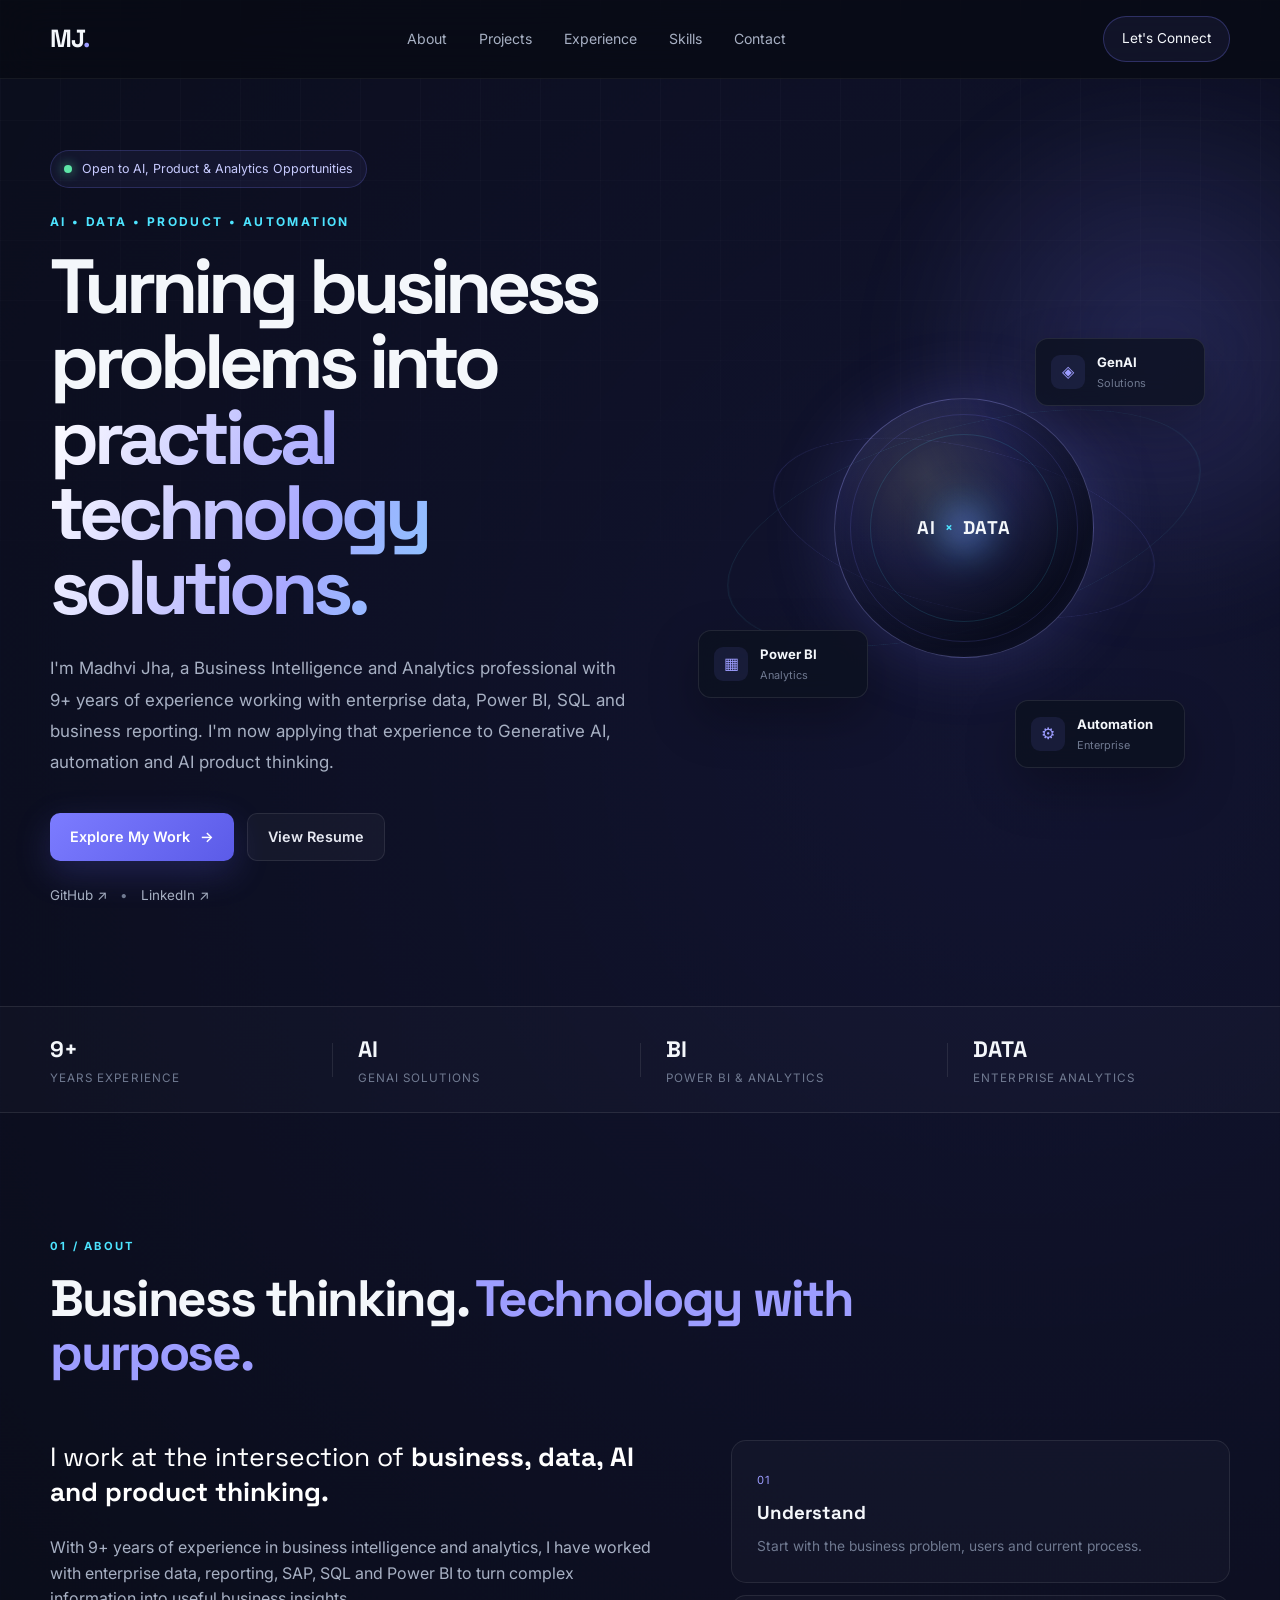
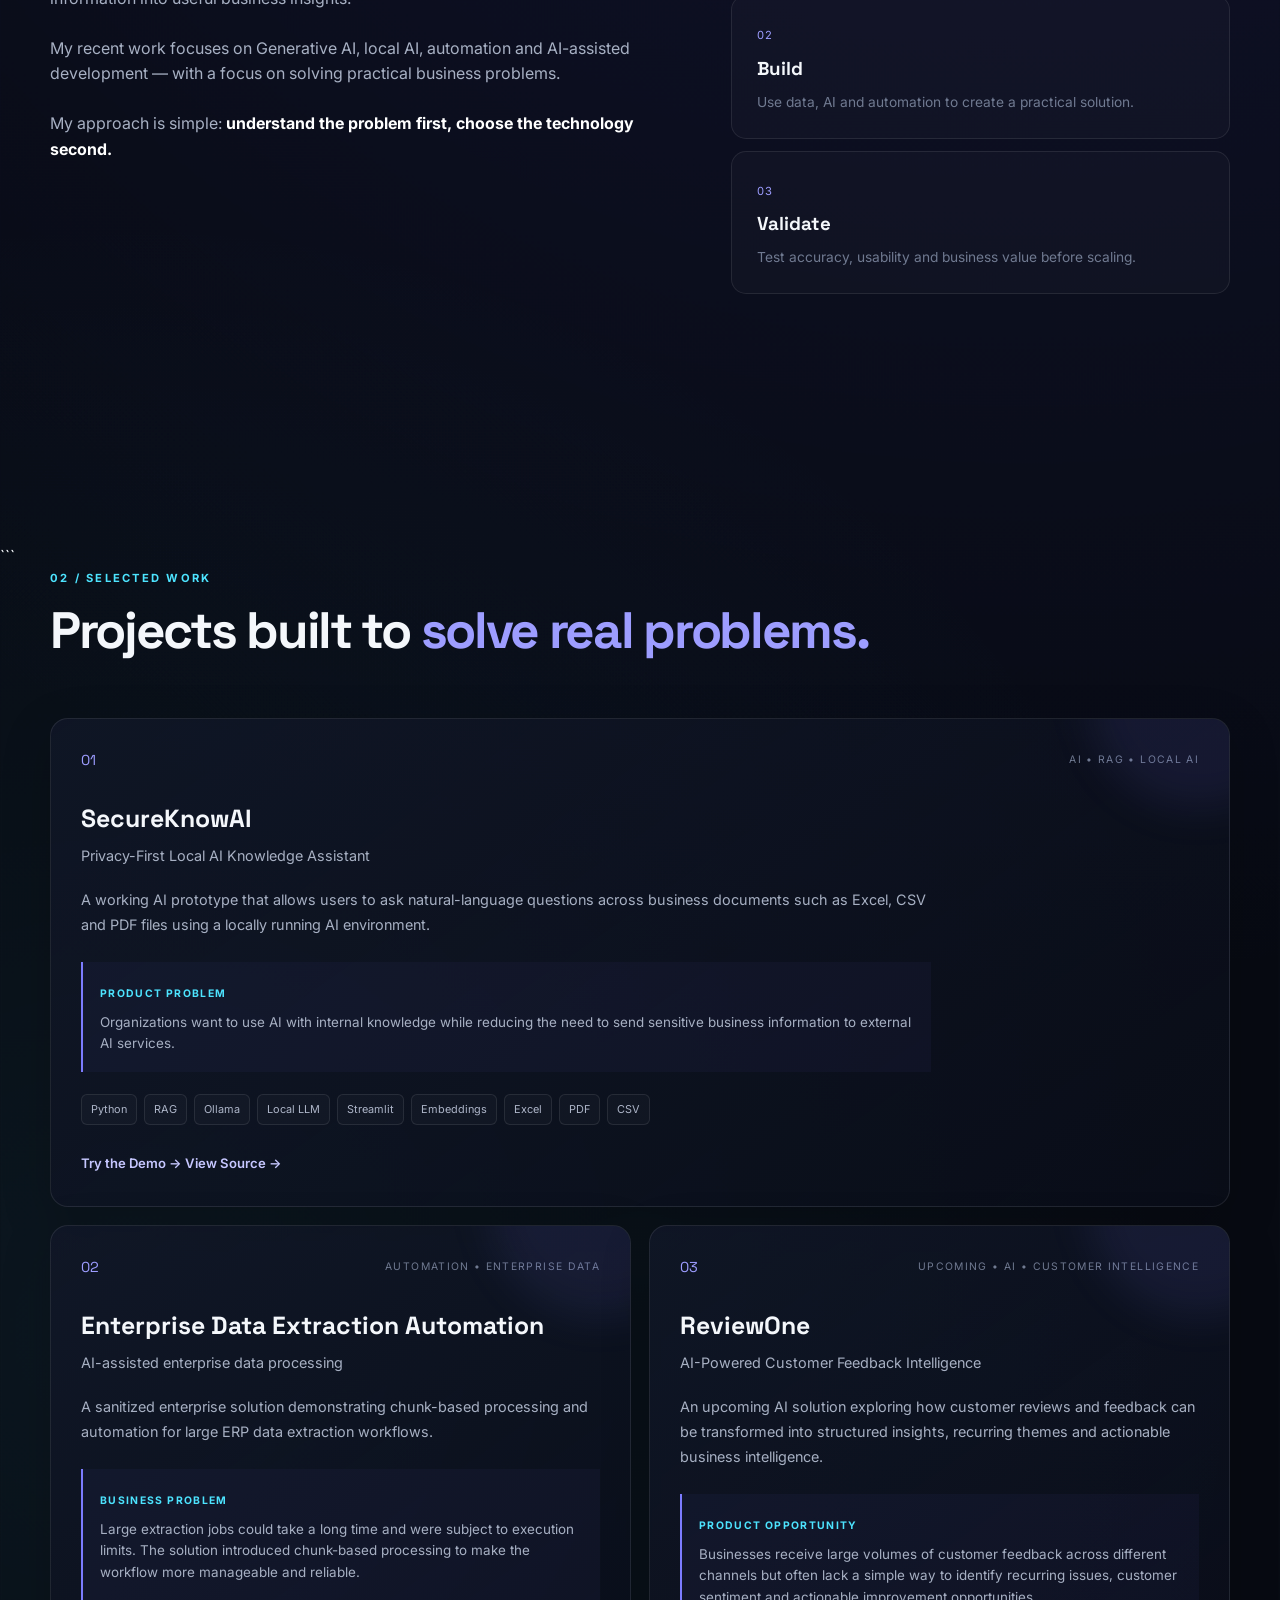
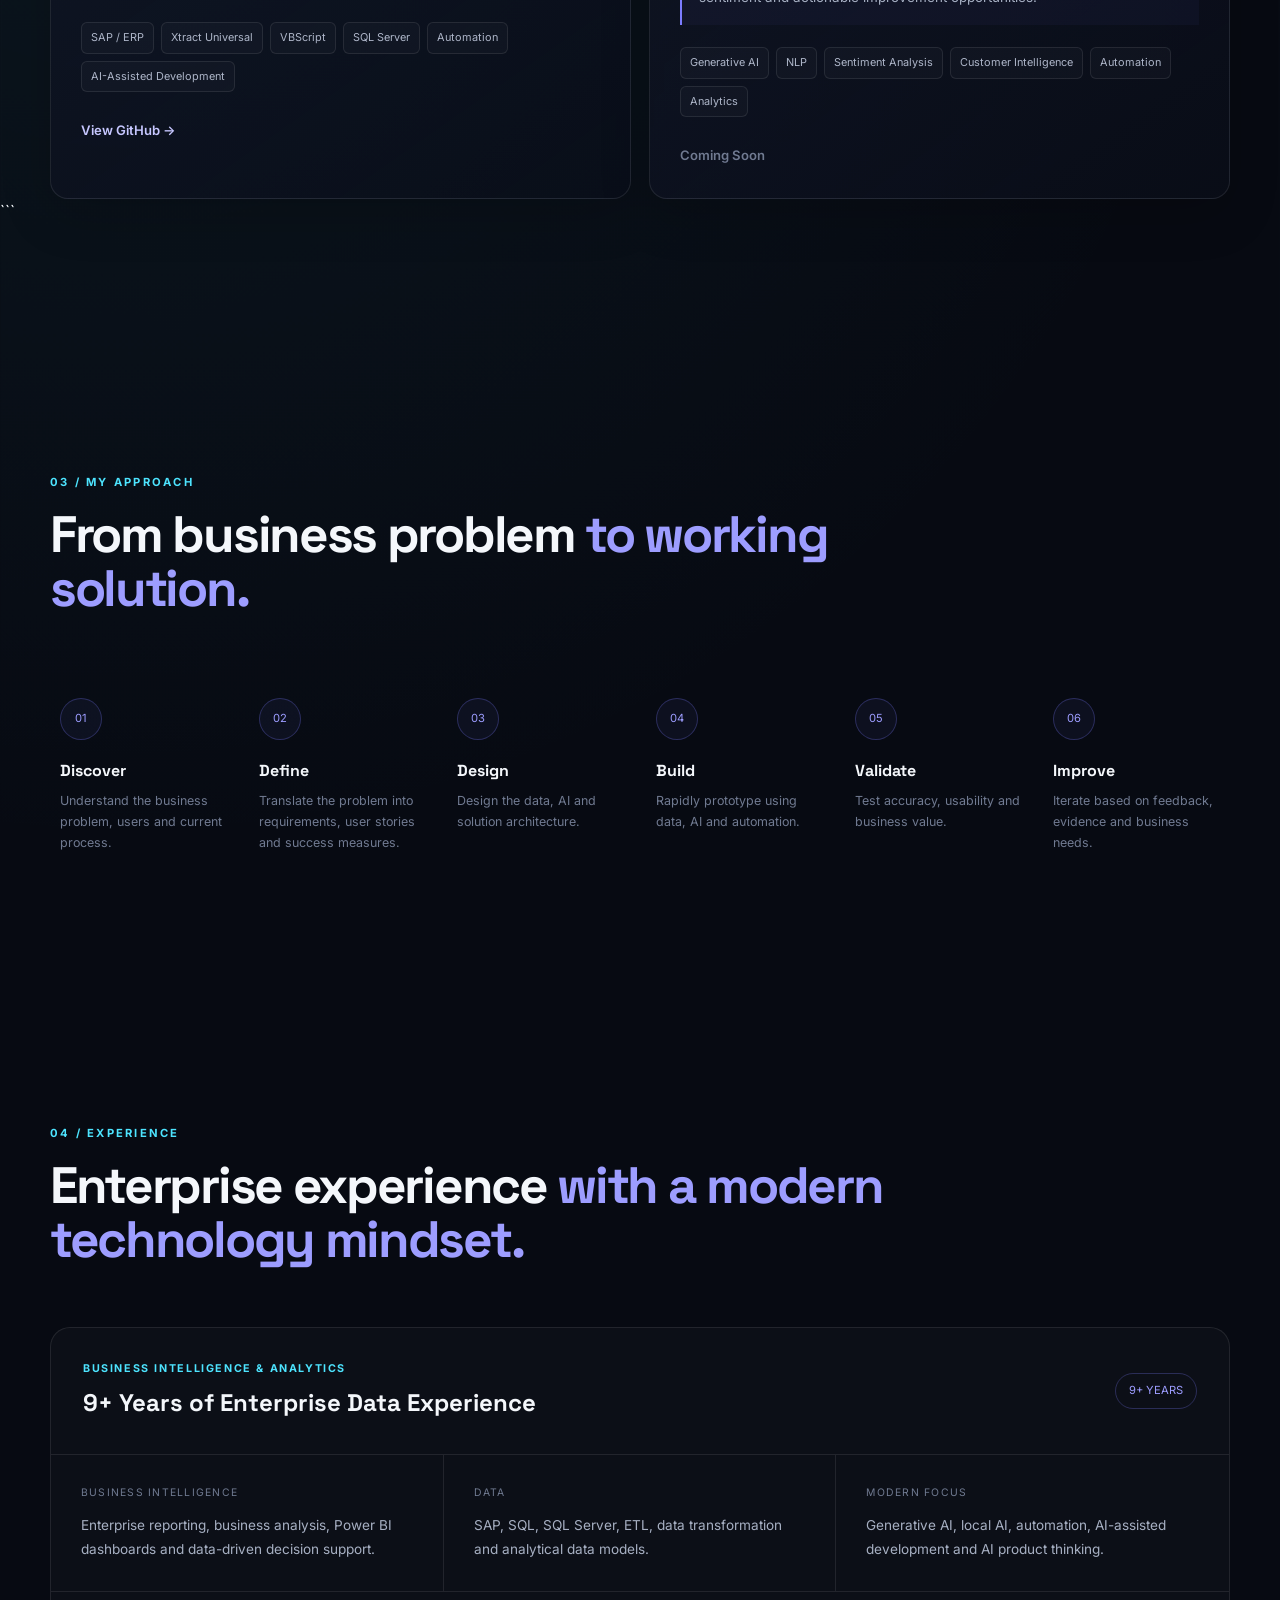
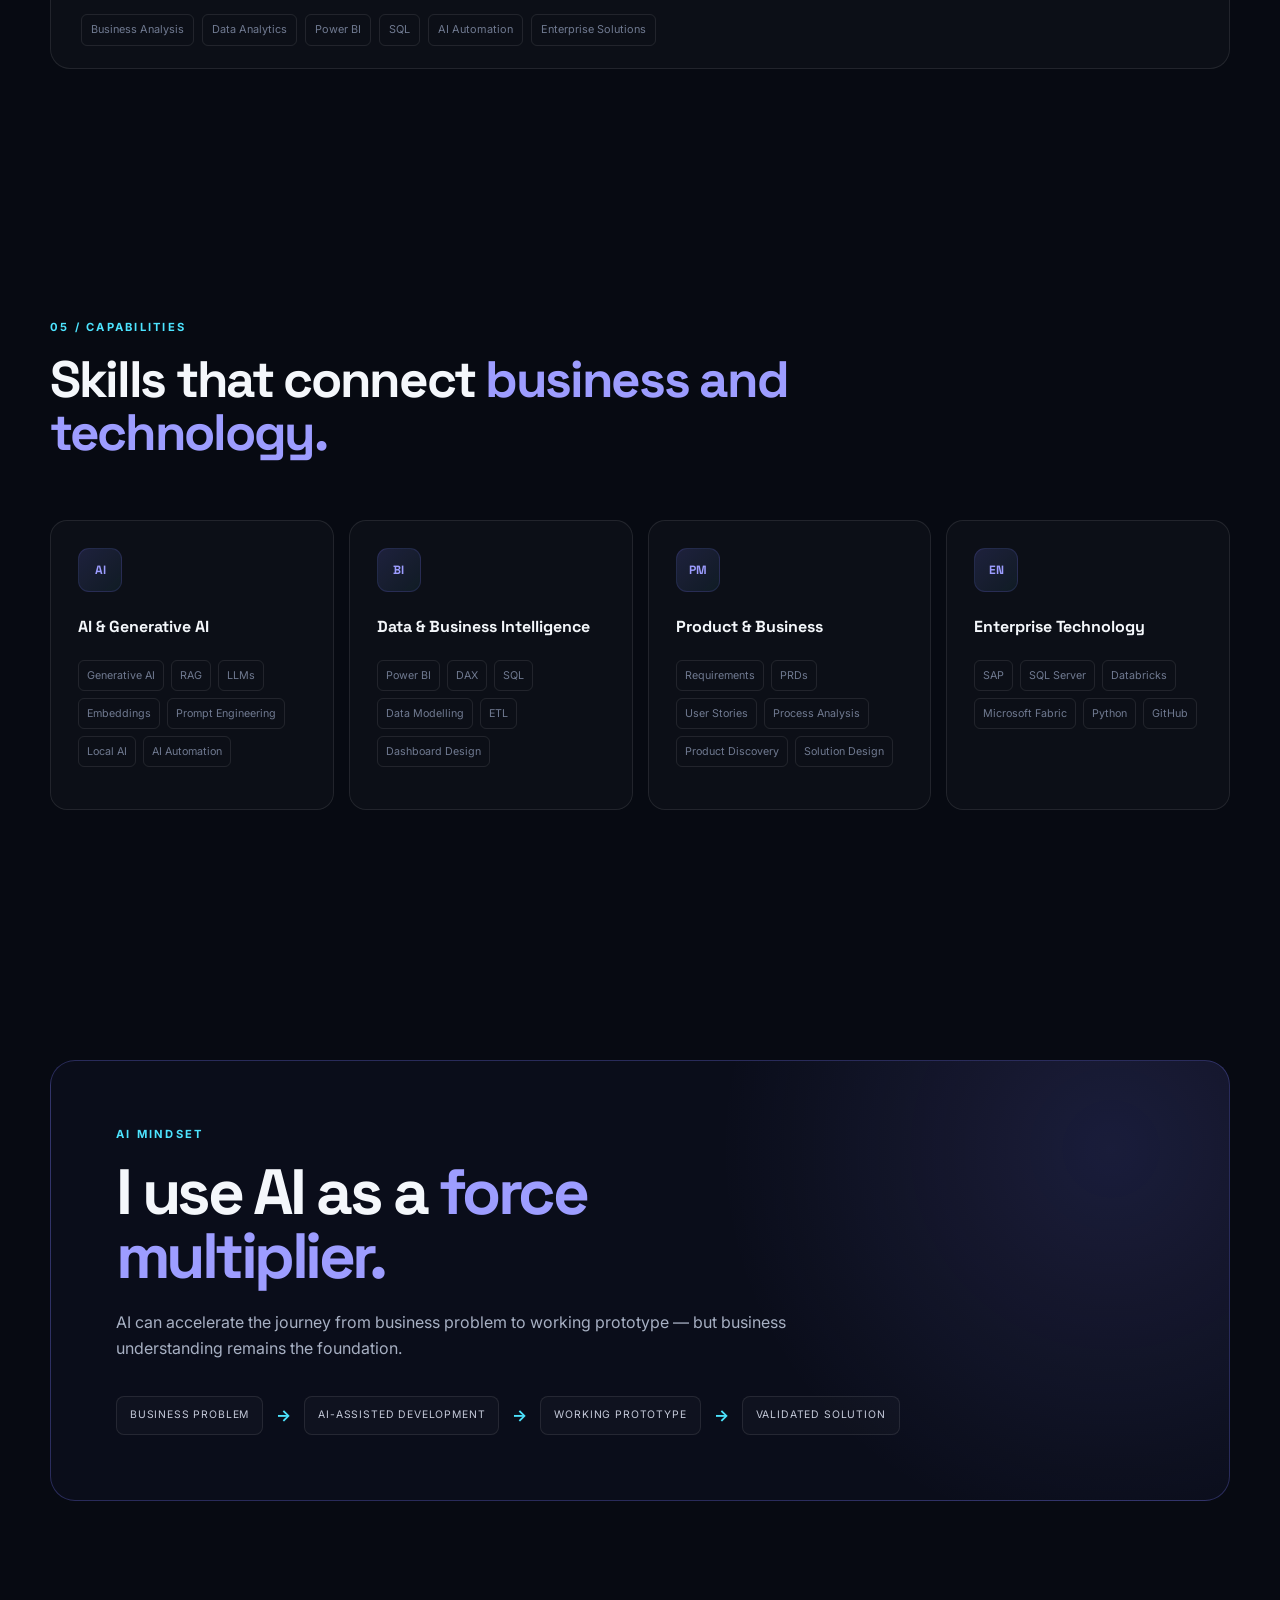
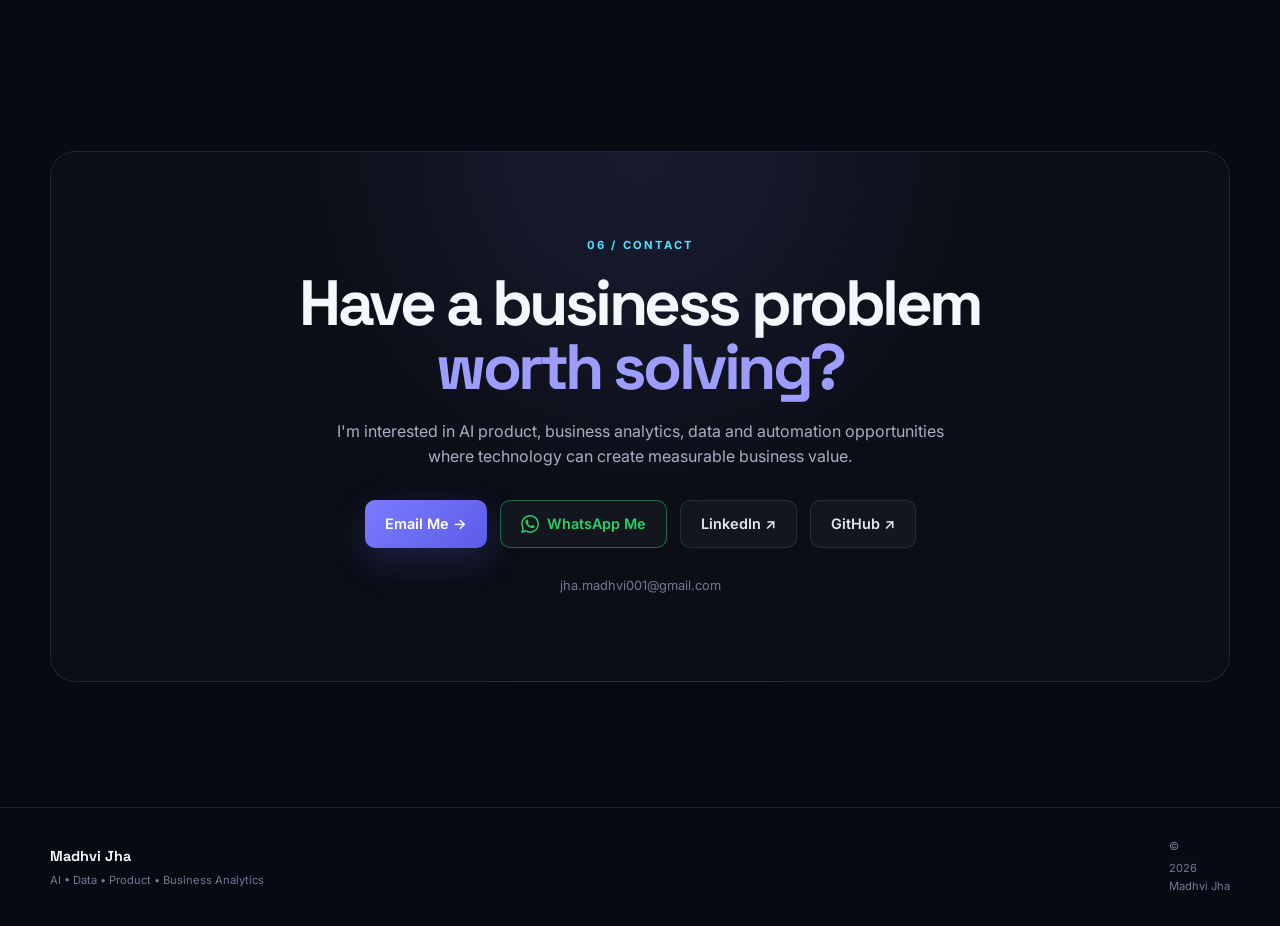
==== commit 6f9e58de: "Update index.html" ====
--- a/index.html
+++ b/index.html
@@ -691,11 +691,7 @@
             </span>
         </h2>
 
-        <p class="section-intro">
-            A selection of AI, automation and data projects
-            demonstrating business analysis, technical execution
-            and product thinking.
-        </p>
+        
 
     </div>
 
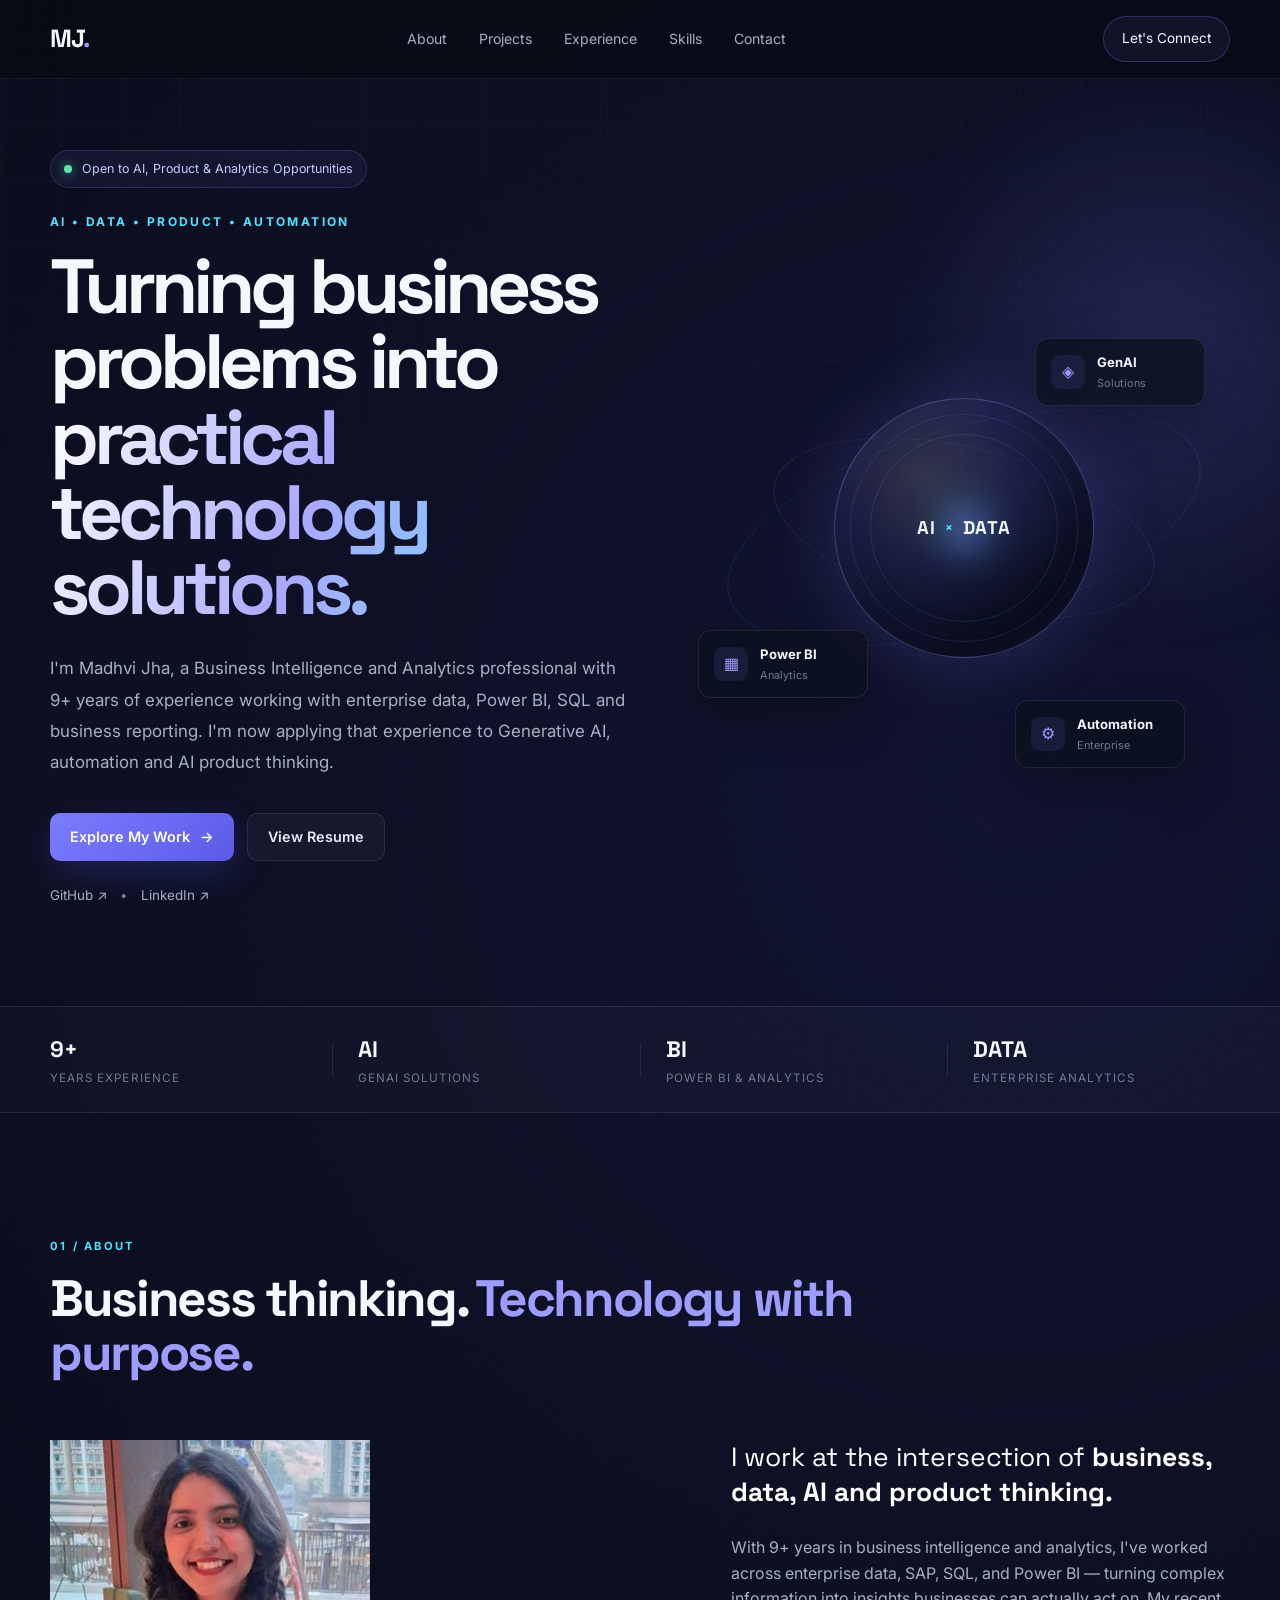
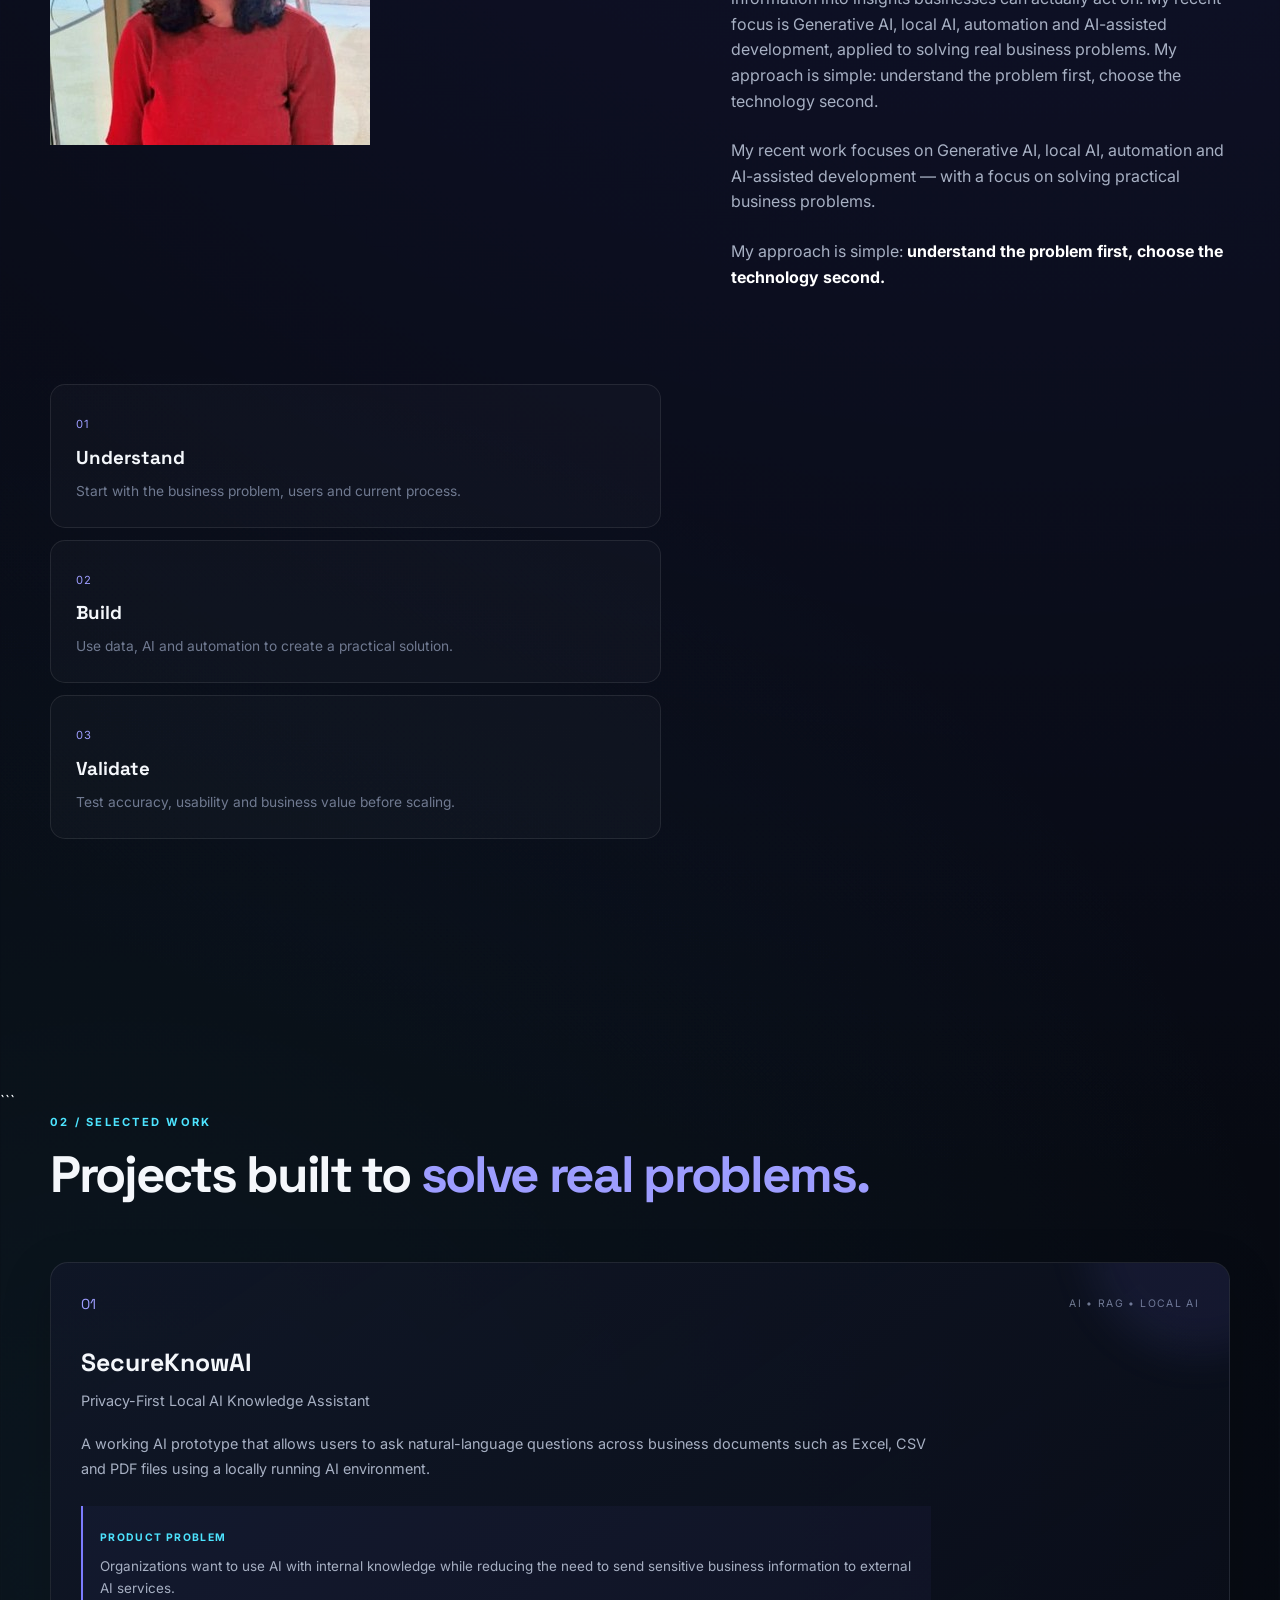
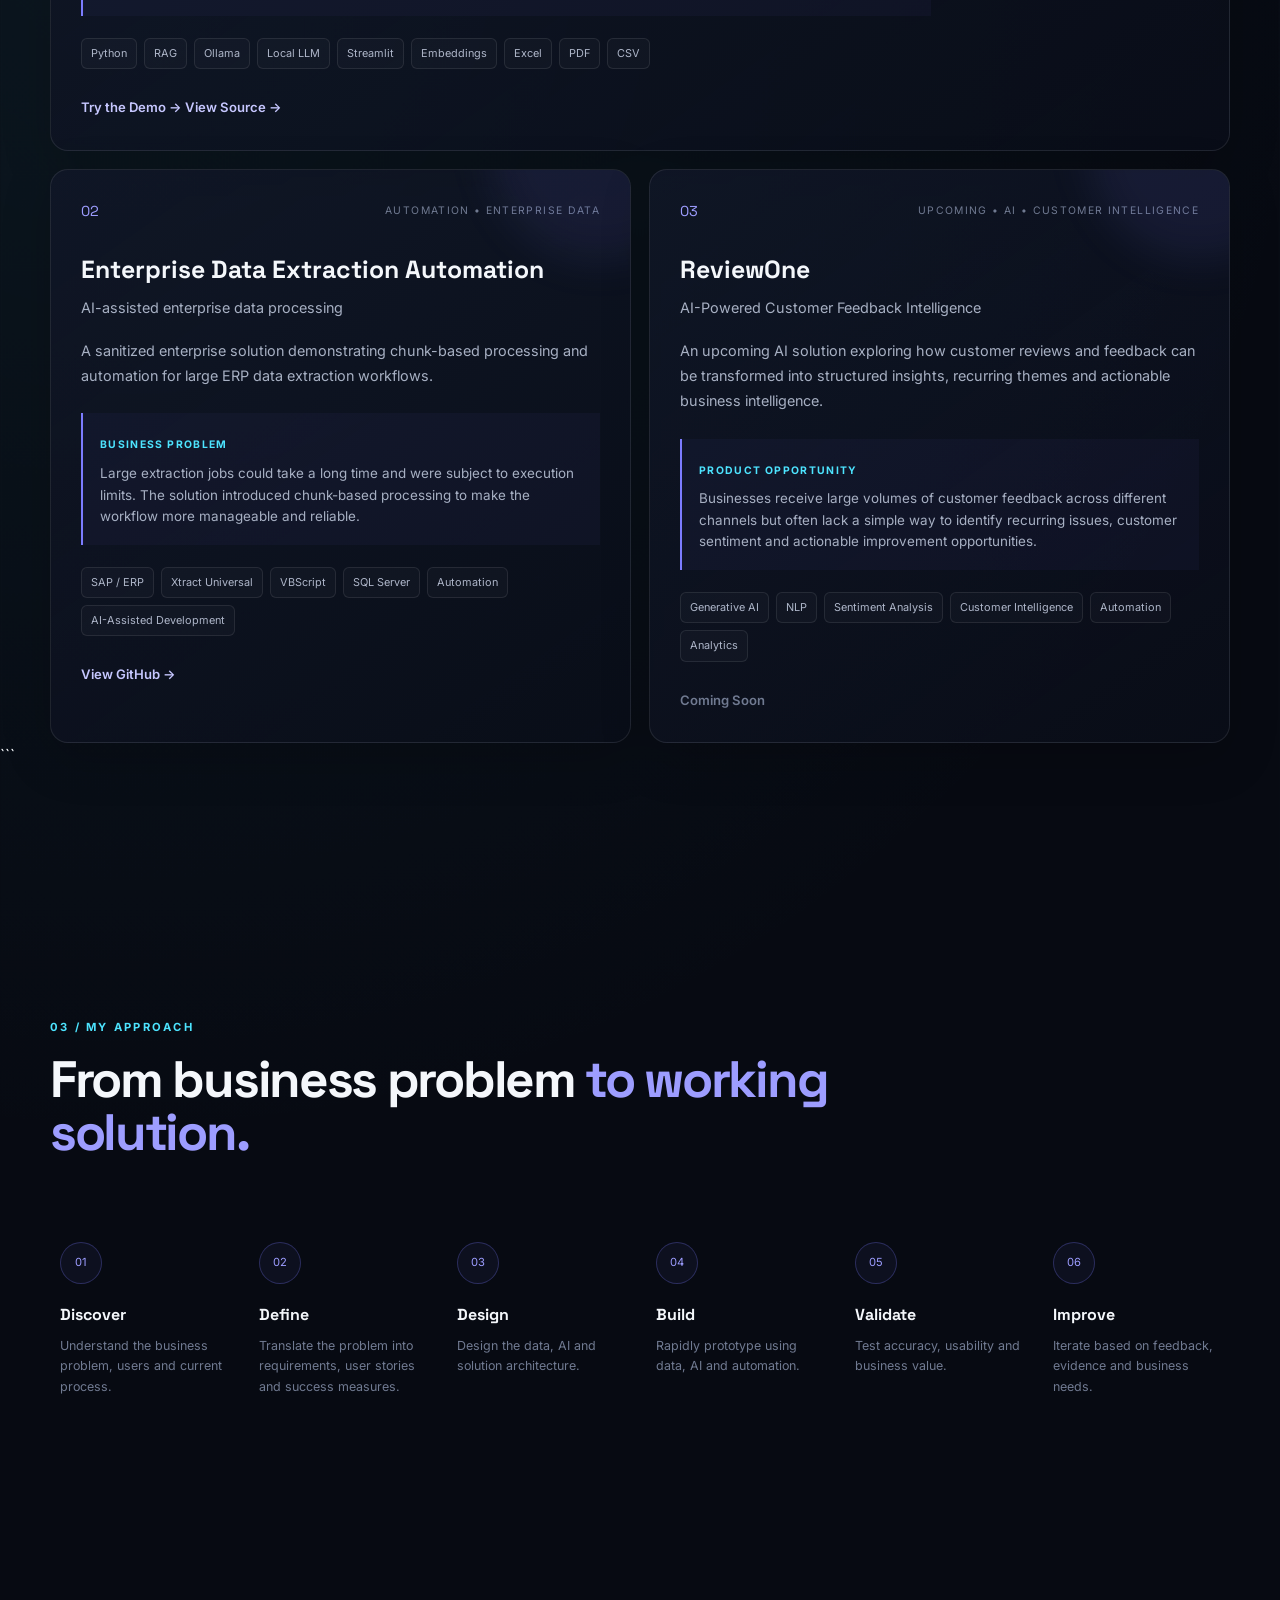
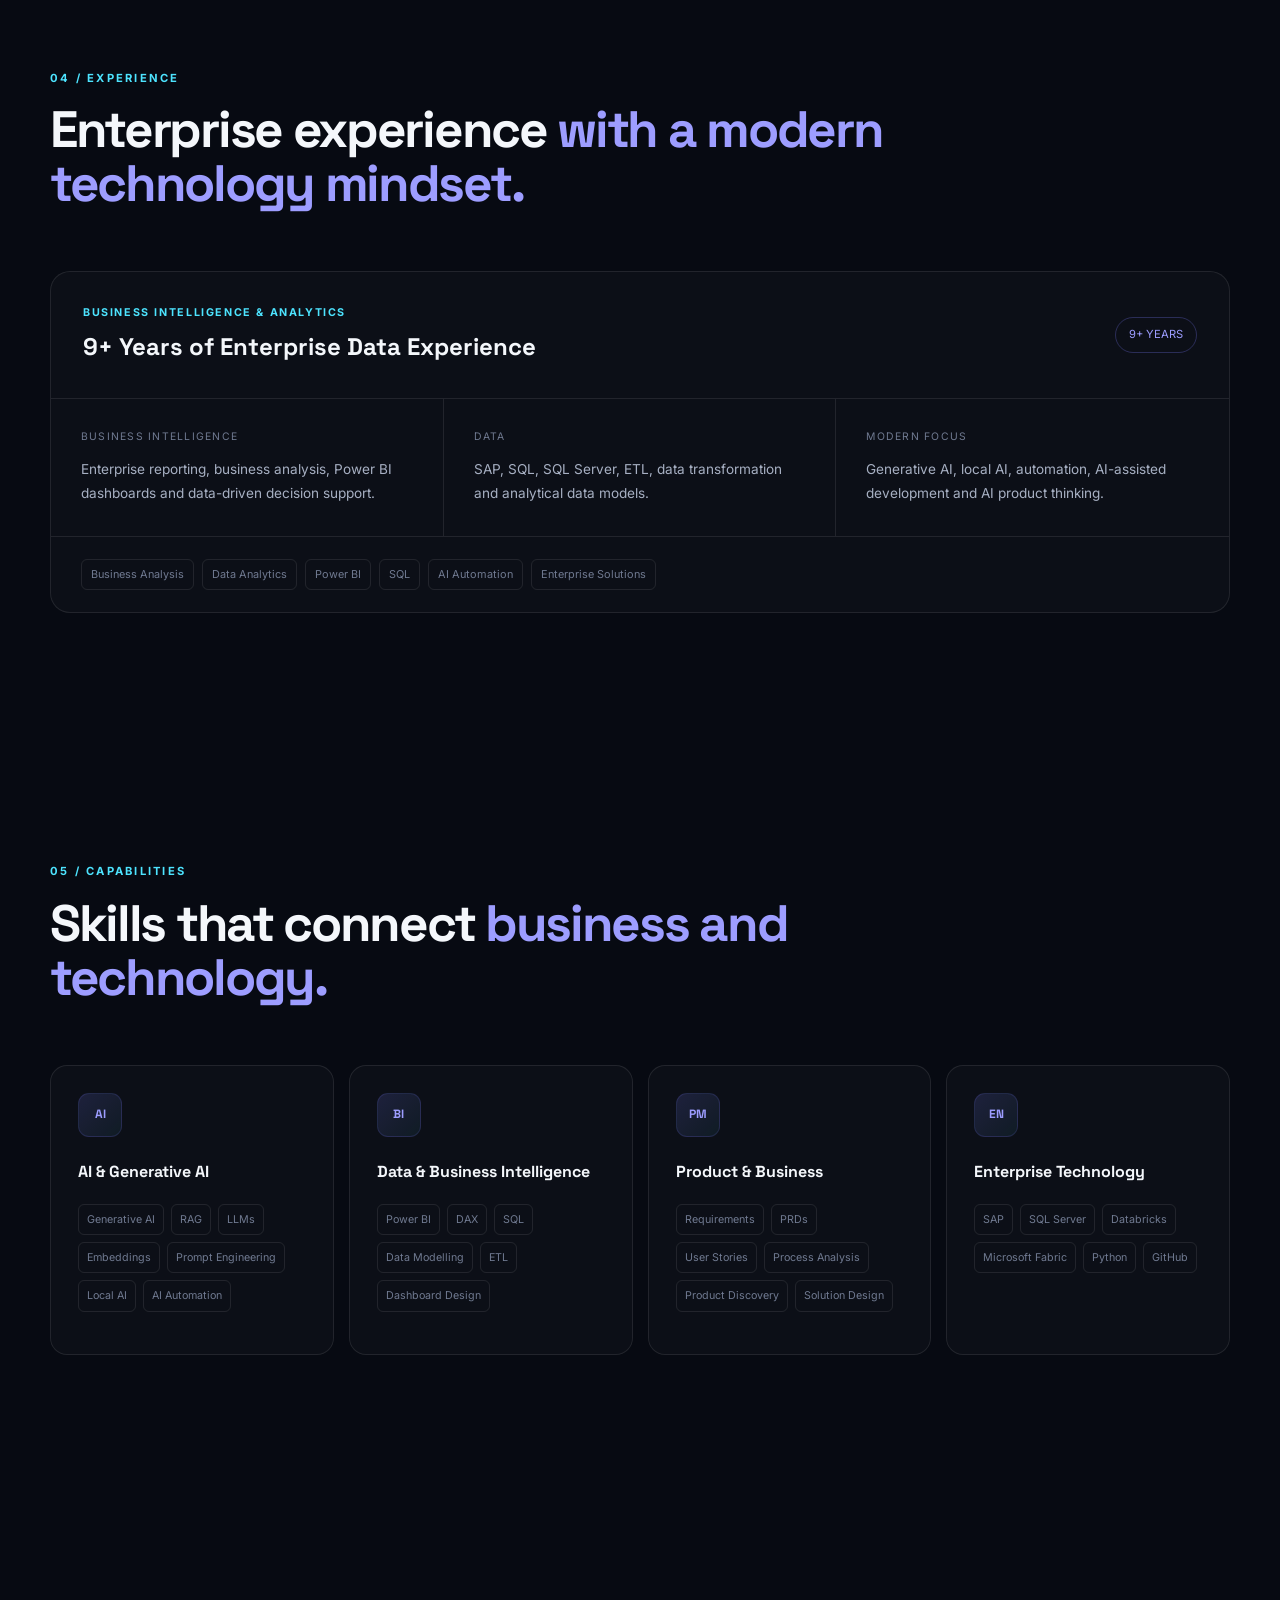
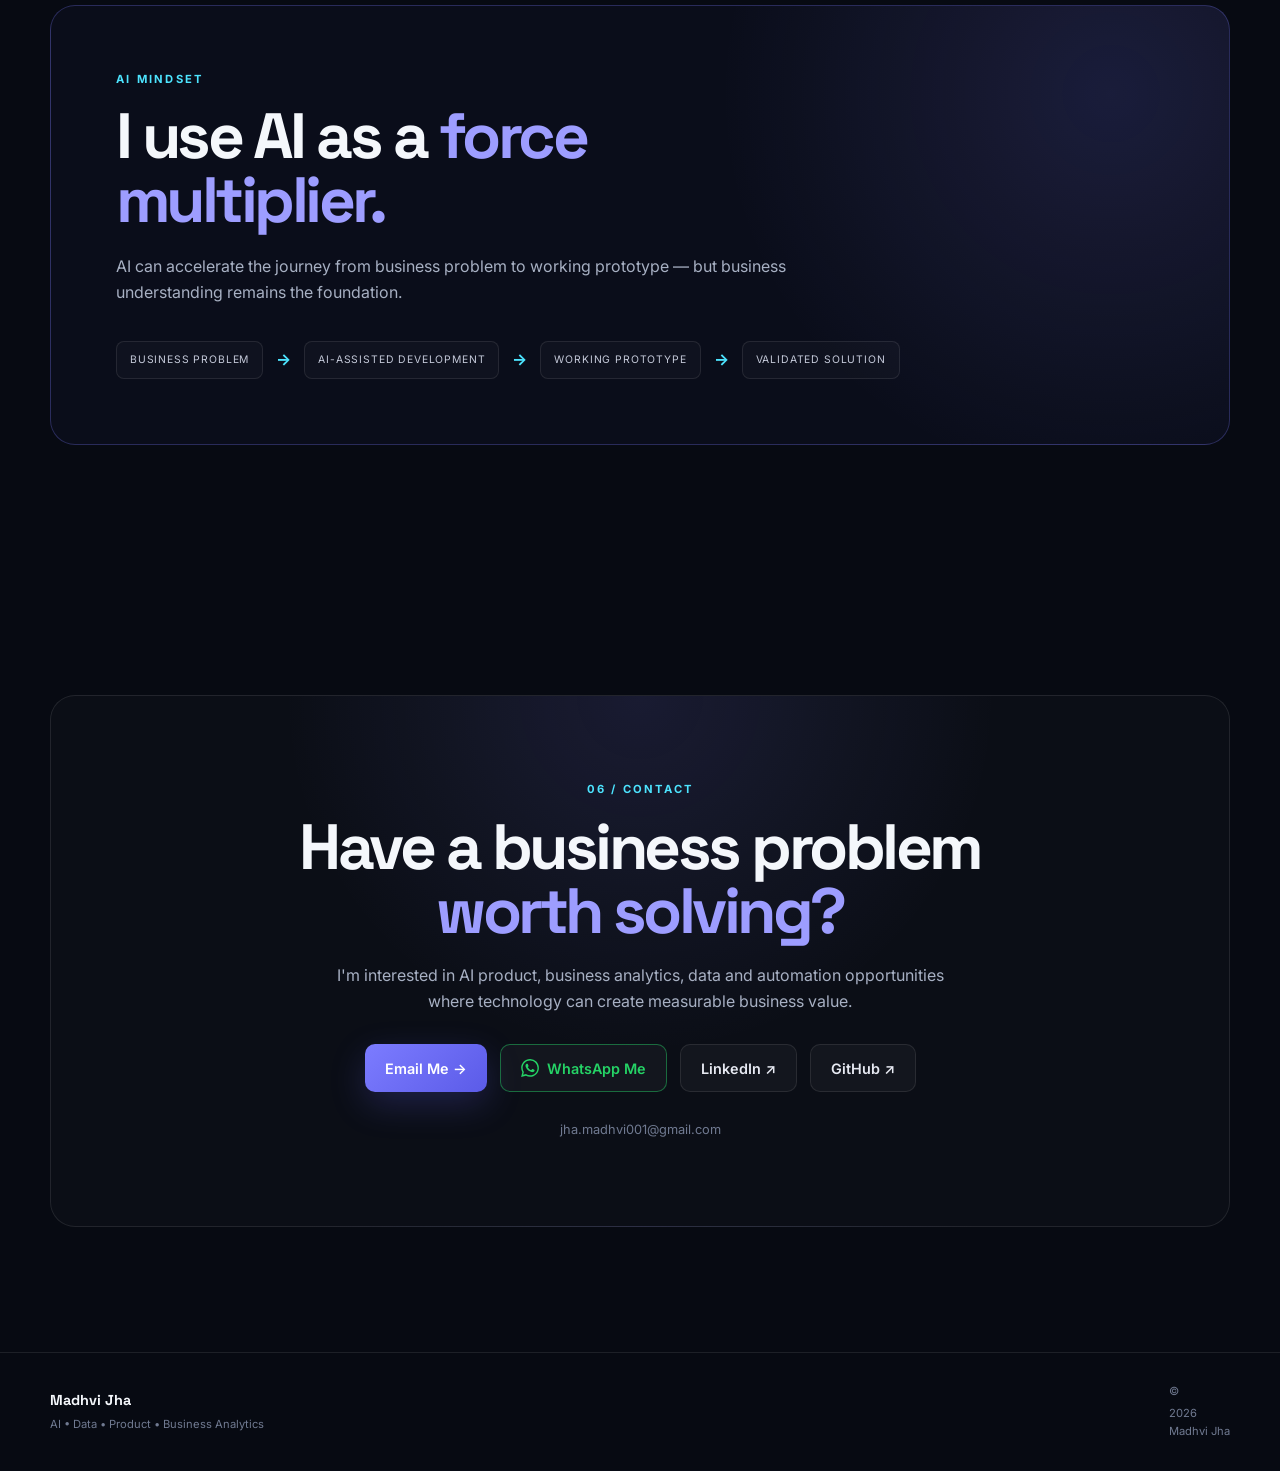
==== commit 23252d0d: "Update portfolio with SecureKnowAI demo" ====
--- a/index.html
+++ b/index.html
@@ -531,7 +531,19 @@
         <div class="about-grid">
 
 
-            <!-- Main introduction -->
+    <!-- Profile Photo -->
+
+    <div class="about-photo">
+
+        <img
+            src="assets/madhvi-profile.jpg"
+            alt="Madhvi Jha"
+        >
+
+    </div>
+
+
+    <!-- Main introduction -->
 
             <div class="about-main">
 
@@ -549,10 +561,14 @@
 
                 <p>
 
-                    With 9+ years of experience in business intelligence
-                    and analytics, I have worked with enterprise data,
-                    reporting, SAP, SQL and Power BI to turn complex
-                    information into useful business insights.
+                    With 9+ years in business intelligence and analytics, 
+                    I've worked across enterprise data, SAP, SQL, and Power BI — turning complex information
+                     into insights businesses can actually act on.
+
+                     My recent focus is Generative AI, local AI, automation
+                     and AI-assisted development, applied to solving real business problems.
+
+My approach is simple: understand the problem first, choose the technology second.
 
                 </p>
 
@@ -819,7 +835,7 @@
                     -->
 
                     <a
-                        href="secureknowai-demo.html"
+                        href="website-demo/secureknowai-demo.html"
                         class="project-link"
                     >
 
@@ -829,7 +845,7 @@
 
 
                     <a
-                        href="https://github.com/Mad-16"
+                        href="https://github.com/Mad-16/SecureKnowAI"
                         target="_blank"
                         rel="noopener noreferrer"
                         class="project-link"
